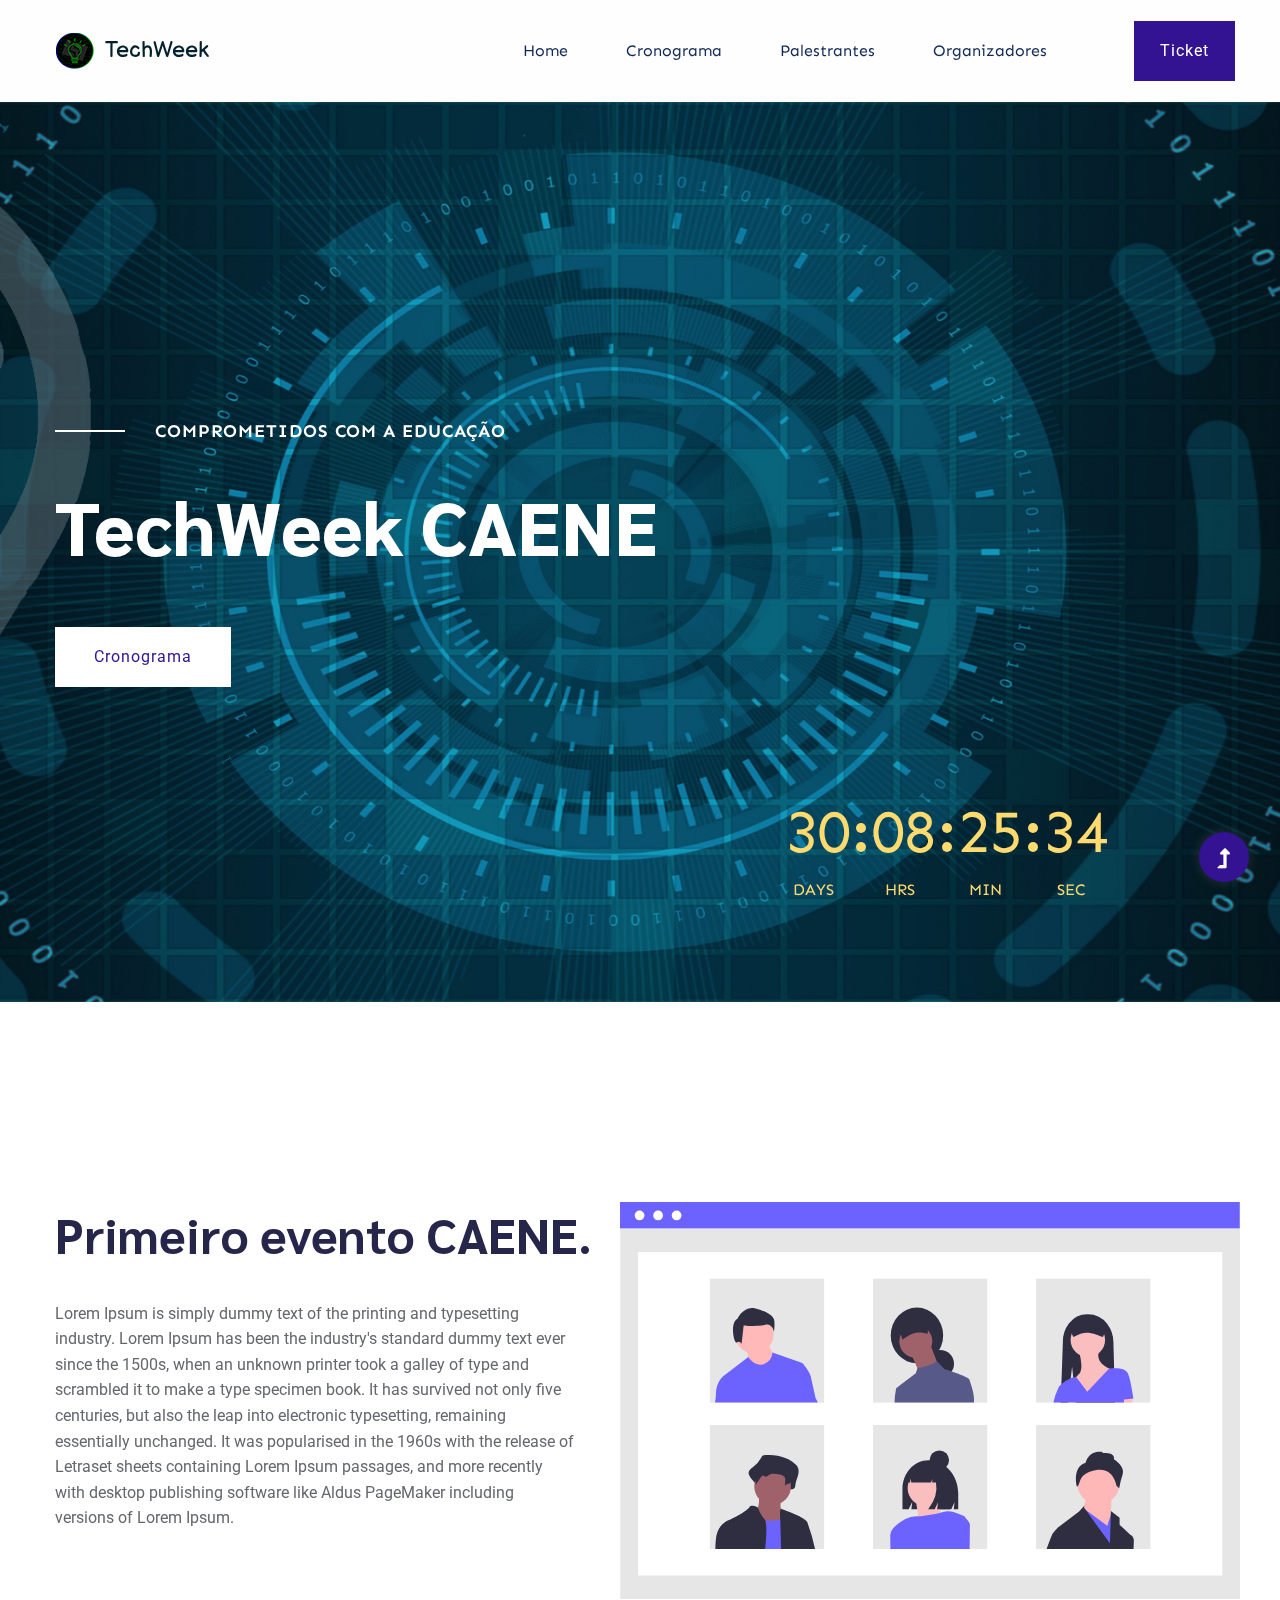
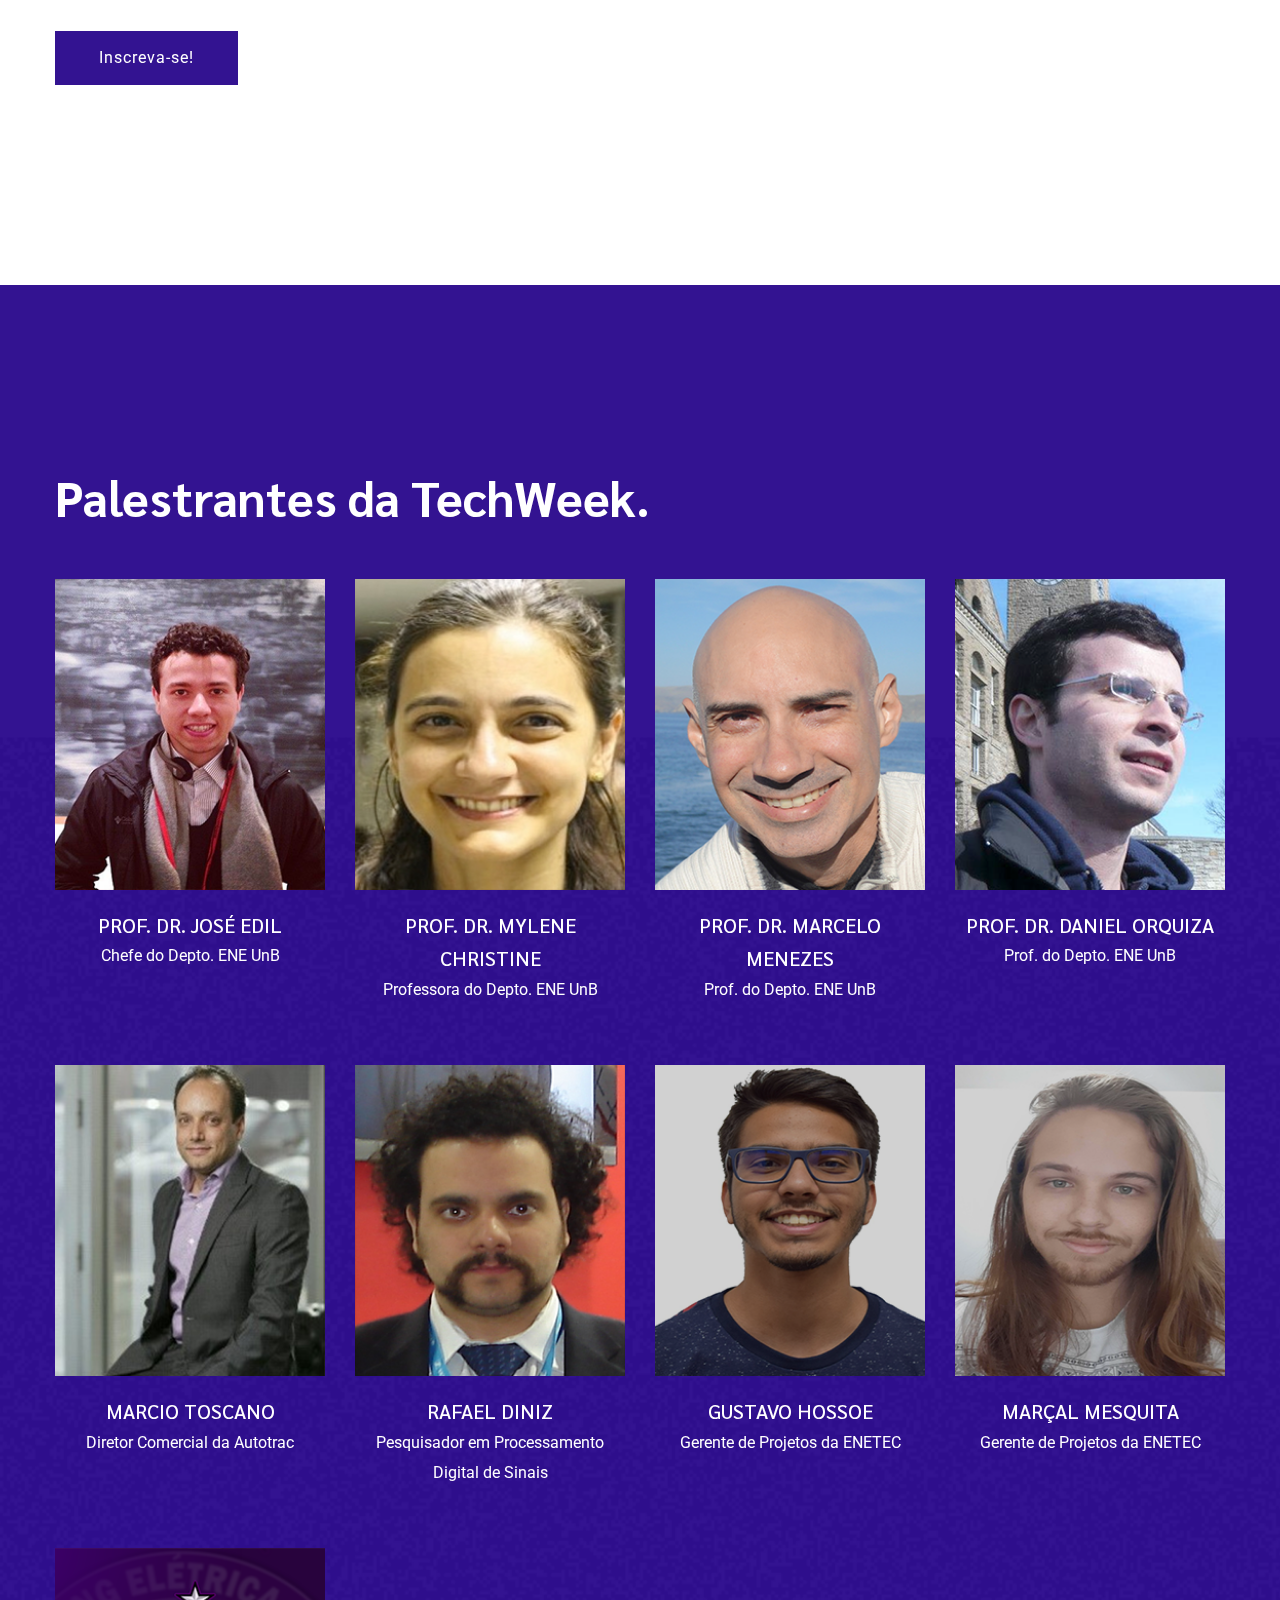
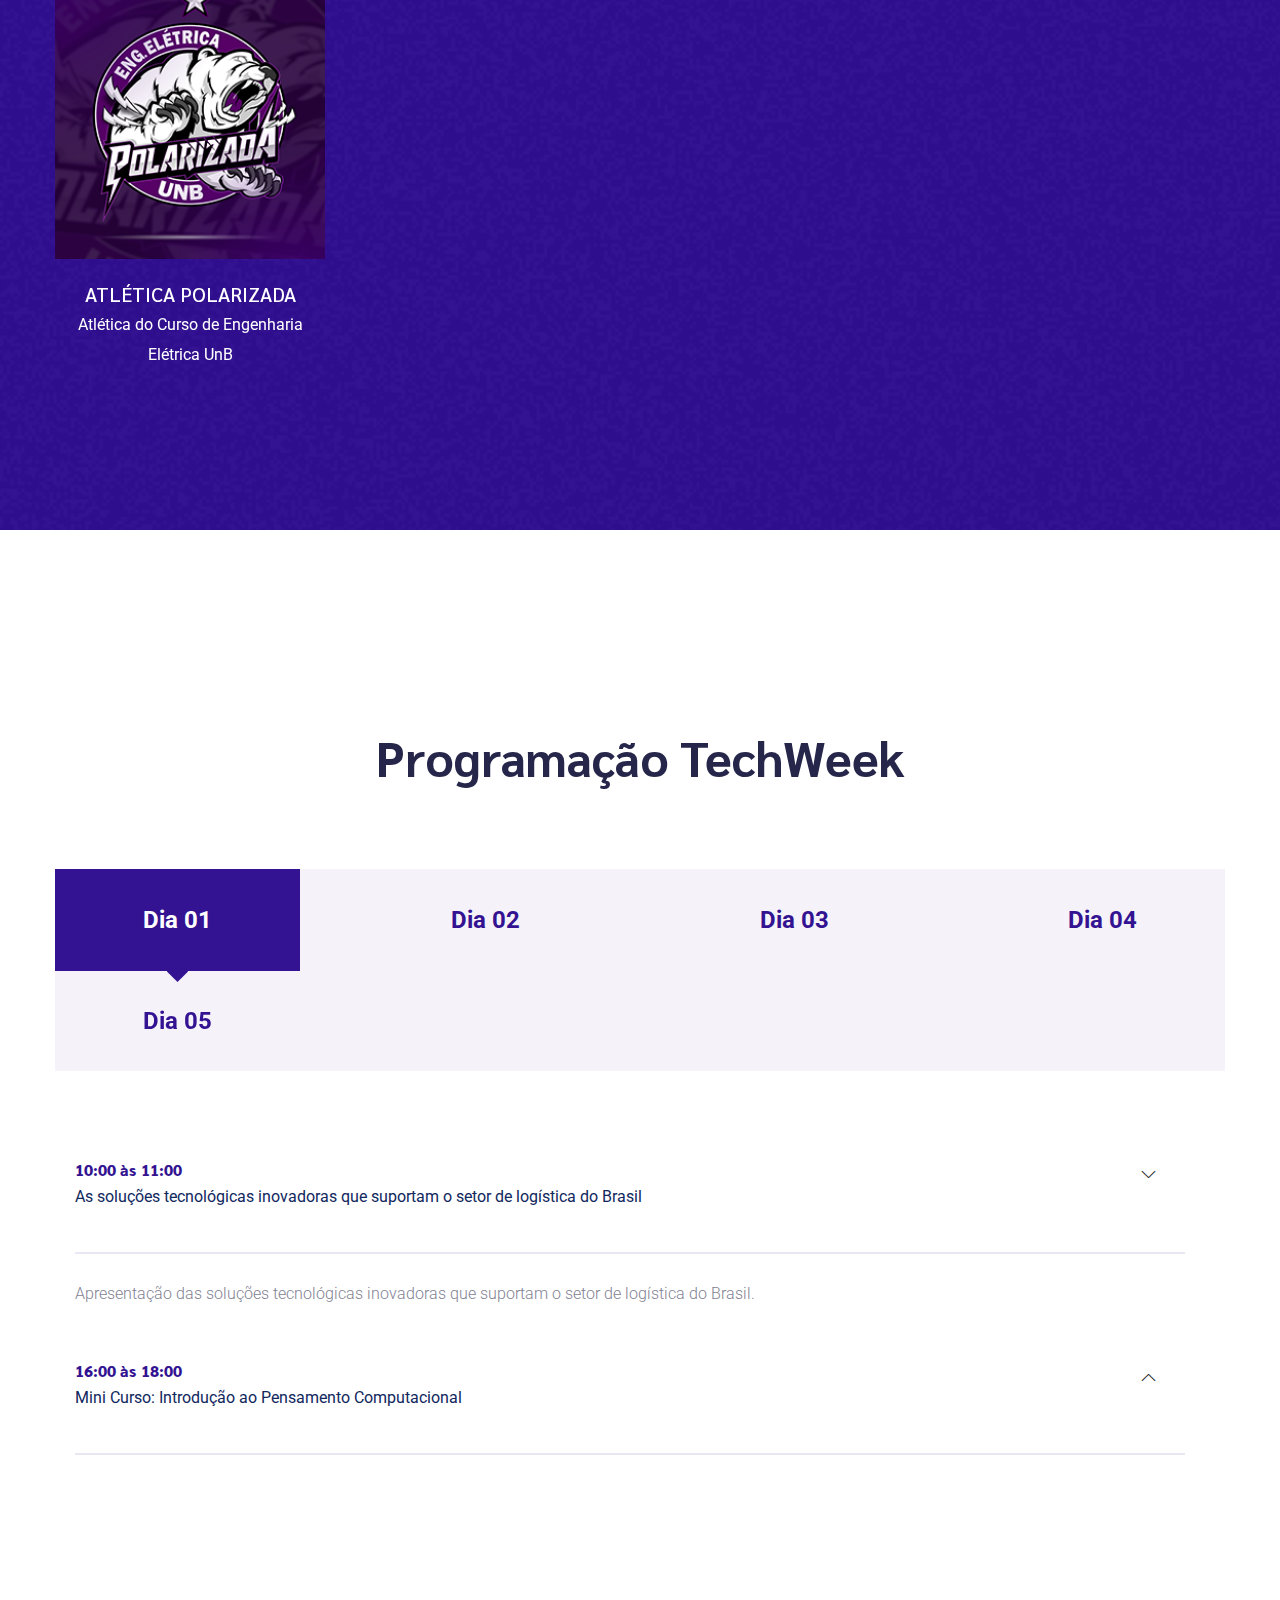
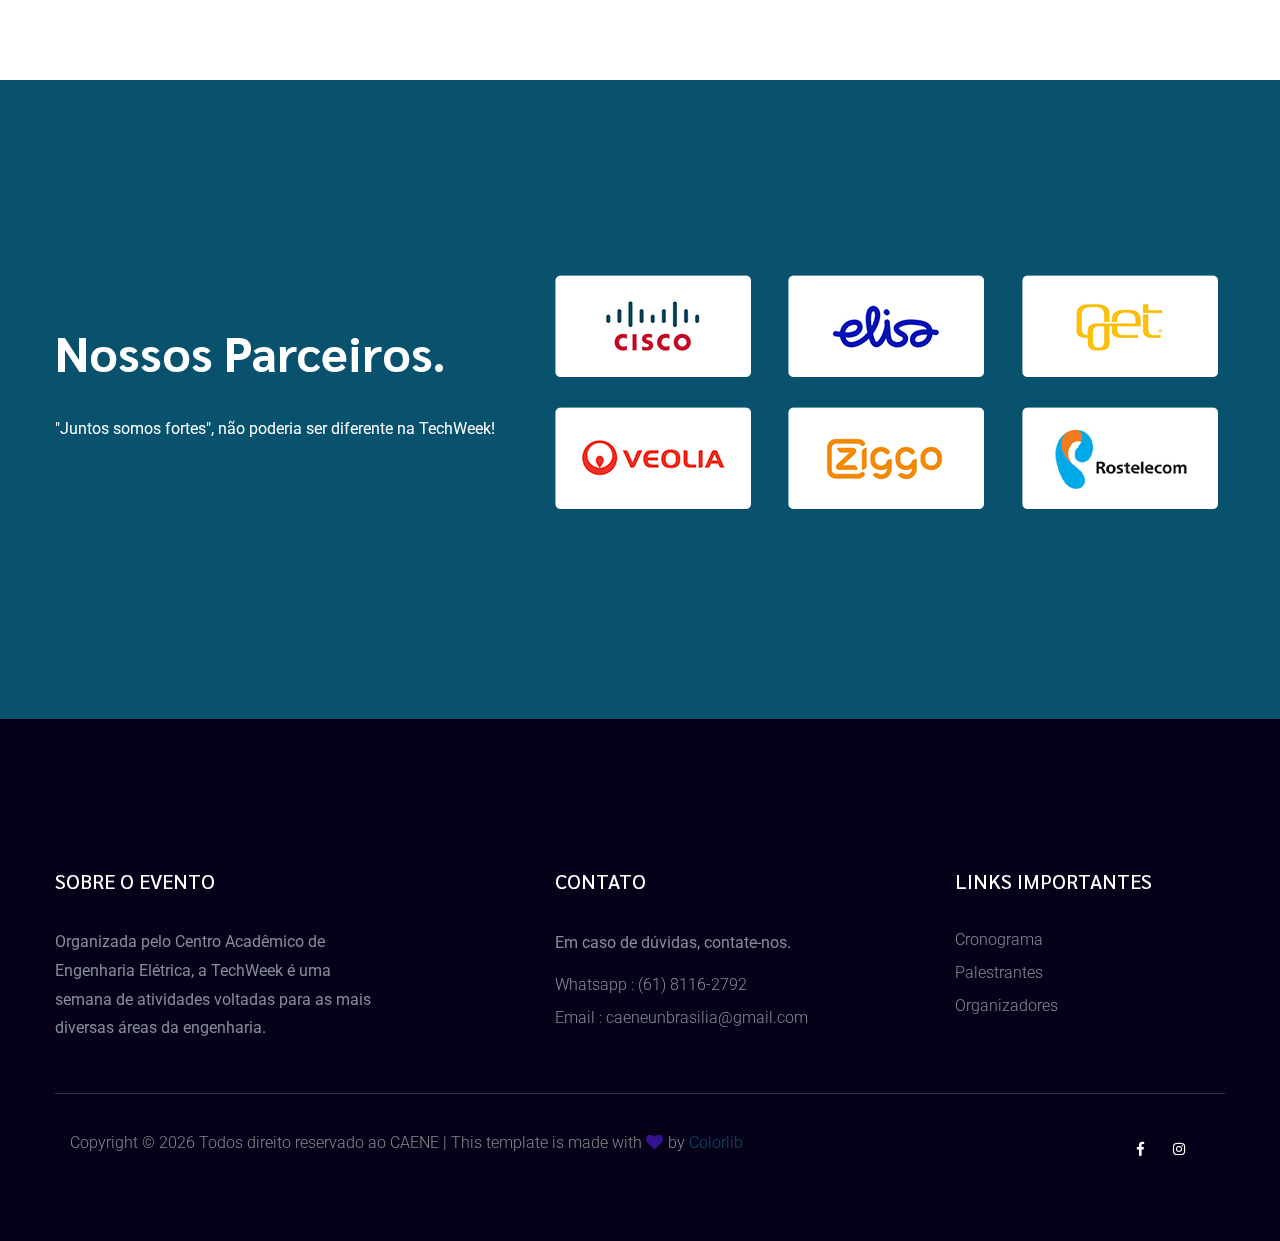
==== index.html @ 9b55a005 "Delete some files" ====
<!DOCTYPE html>
<html class="no-js" lang="pt">
  <head>
    <meta charset="utf-8" />
    <meta http-equiv="x-ua-compatible" content="ie=edge" />
    <title>TechWeek CAENE</title>
    <meta name="viewport" content="width=device-width, initial-scale=1" />
    <link
      rel="shortcut icon"
      type="image/x-icon"
      href="assets/img/favicon.ico"
    />

    <!-- CSS here -->
    <link rel="stylesheet" href="assets/css/bootstrap.min.css" />
    <link rel="stylesheet" href="assets/css/owl.carousel.min.css" />
    <link rel="stylesheet" href="assets/css/slicknav.css" />
    <link rel="stylesheet" href="assets/css/flaticon.css" />
    <link rel="stylesheet" href="assets/css/gijgo.css" />
    <link rel="stylesheet" href="assets/css/animate.min.css" />
    <link rel="stylesheet" href="assets/css/magnific-popup.css" />
    <link rel="stylesheet" href="assets/css/fontawesome-all.min.css" />
    <link rel="stylesheet" href="assets/css/themify-icons.css" />
    <link rel="stylesheet" href="assets/css/slick.css" />
    <link rel="stylesheet" href="assets/css/nice-select.css" />
    <link rel="stylesheet" href="assets/css/style.css" />
    <link
      href="https://fonts.googleapis.com/css2?family=Balsamiq+Sans&display=swap"
      rel="stylesheet"
    />
    <style>
      .logo a {
        display: flex;
        align-items: center;
        justify-content: space-evenly;
      }
      .logo a span {
        color: #03202e;
        font-size: 1.4rem;
        font-family: "Balsamiq Sans", cursive;
      }
    </style>
  </head>
  <body>
    <!-- ? Preloader Start -->
    <div id="preloader-active">
      <div class="preloader d-flex align-items-center justify-content-center">
        <div class="preloader-inner position-relative">
          <div class="preloader-circle"></div>
          <div class="preloader-img pere-text">
            <img src="assets/img/logo/loader.png" alt="" />
          </div>
        </div>
      </div>
    </div>
    <!-- Preloader Start -->
    <header>
      <!--? Header Start -->
      <div class="header-area">
        <div class="main-header header-sticky">
          <div class="container-fluid">
            <div class="row align-items-center">
              <!-- Logo -->
              <div class="col-xl-2 col-lg-2 col-md-1">
                <div class="logo">
                  <a href="index.html">
                    <img src="assets/img/logo/logo7.png" alt="" />
                    <span>TechWeek</span>
                  </a>
                </div>
              </div>
              <div class="col-xl-10 col-lg-10 col-md-10">
                <div
                  class="menu-main d-flex align-items-center justify-content-end"
                >
                  <!-- Main-menu -->
                  <div class="main-menu f-right d-none d-lg-block">
                    <nav>
                      <ul id="navigation">
                        <li><a href="index.html">Home</a></li>
                        <li><a href="schedule.html">Cronograma</a></li>
                        <li><a href="spakers.html">Palestrantes</a></li>
                        <li><a href="spakers.html">Organizadores</a></li>
                      </ul>
                    </nav>
                  </div>
                  <div class="header-right-btn f-right d-none d-lg-block ml-30">
                    <a href="#" class="btn header-btn">Ticket</a>
                  </div>
                </div>
              </div>
              <!-- Mobile Menu -->
              <div class="col-12">
                <div class="mobile_menu d-block d-lg-none"></div>
              </div>
            </div>
          </div>
        </div>
      </div>
      <!-- Header End -->
    </header>
    <main>
      <!--? slider Area Start-->
      <div class="slider-area position-relative">
        <div class="slider-active">
          <!-- Single Slider -->
          <div class="single-slider slider-height d-flex align-items-center">
            <div class="container">
              <div class="row">
                <div class="col-xl-8 col-lg-8 col-md-9 col-sm-10">
                  <div class="hero__caption">
                    <span data-animation="fadeInLeft" data-delay=".1s"
                      >Comprometidos com a educação</span
                    >
                    <h1 data-animation="fadeInLeft" data-delay=".5s">
                      TechWeek CAENE
                    </h1>
                    <!-- Hero-btn -->
                    <div class="slider-btns">
                      <a
                        data-animation="fadeInLeft"
                        data-delay="1.0s"
                        href="industries.html"
                        class="btn hero-btn"
                        >Cronograma</a
                      >
                    </div>
                  </div>
                </div>
              </div>
            </div>
          </div>
          <!-- Single Slider -->
          <div class="single-slider slider-height d-flex align-items-center">
            <div class="container">
              <div class="row">
                <div class="col-xl-8 col-lg-8 col-md-9 col-sm-10">
                  <div class="hero__caption">
                    <span data-animation="fadeInLeft" data-delay=".1s"
                      >Committed to success</span
                    >
                    <h1 data-animation="fadeInLeft" data-delay=".5s">
                      Digital Conference For Designers
                    </h1>
                    <!-- Hero-btn -->
                    <div class="slider-btns">
                      <a
                        data-animation="fadeInLeft"
                        data-delay="1.0s"
                        href="schedule.html"
                        class="btn hero-btn"
                        >Cronograma
                      </a>
                    </div>
                  </div>
                </div>
              </div>
            </div>
          </div>
        </div>
        <!-- Counter Section Begin -->
        <div class="counter-section d-none d-sm-block">
          <div class="cd-timer" id="countdown">
            <div class="cd-item">
              <span>32</span>
              <p>Days</p>
            </div>
            <div class="cd-item">
              <span>15</span>
              <p>Hrs</p>
            </div>
            <div class="cd-item">
              <span>07</span>
              <p>Min</p>
            </div>
            <div class="cd-item">
              <span>02</span>
              <p>Sec</p>
            </div>
          </div>
        </div>
        <!-- Counter Section End -->
      </div>
      <!-- slider Area End-->
      <!--? About Law Start-->
      <section class="about-low-area section-padding2">
        <div class="container">
          <div class="row">
            <div class="col-lg-6 col-md-12">
              <div class="about-caption mb-50">
                <!-- Section Tittle -->
                <div class="section-tittle mb-35">
                  <h2>Primeiro evento CAENE.</h2>
                </div>
                <p>
                  Lorem Ipsum is simply dummy text of the printing and
                  typesetting industry. Lorem Ipsum has been the industry's
                  standard dummy text ever since the 1500s, when an unknown
                  printer took a galley of type and scrambled it to make a type
                  specimen book. It has survived not only five centuries, but
                  also the leap into electronic typesetting, remaining
                  essentially unchanged. It was popularised in the 1960s with
                  the release of Letraset sheets containing Lorem Ipsum
                  passages, and more recently with desktop publishing software
                  like Aldus PageMaker including versions of Lorem Ipsum.
                </p>
              </div>
              <a href="#" class="btn mt-50">Inscreva-se!</a>
            </div>
            <div class="col-lg-6 col-md-12">
              <!-- about-img -->
              <div class="about-img">
                <div class="about-back-img d-none d-lg-block">
                  <img
                    src="assets/img/new-images/conference2.svg"
                    width="620vw"
                    alt=""
                  />
                </div>
              </div>
            </div>
          </div>
        </div>
      </section>
      <!-- About Law End-->
      <!--? Brand Area Start -->
      <section
        class="team-area pt-180 pb-100 section-bg"
        data-background="assets/img/gallery/section_bg02.png"
      >
        <div class="container">
          <div class="row">
            <div class="col-lg-12 col-md-12">
              <!-- Section Tittle -->
              <div class="section-tittle section-tittle2 mb-50">
                <h2>Palestrantes da TechWeek.</h2>
                <p></p>
              </div>
            </div>
            <div class="col-lg-3 col-md-4 col-sm-6">
              <div class="single-team mb-30">
                <div class="team-img">
                  <img src="assets/img/convidados/edil.png" alt="" />
                  <!-- Blog Social -->
                  <ul class="team-social">
                    <li>
                      <a href="#"><i class="fab fa-facebook-f"></i></a>
                    </li>
                    <li>
                      <a href="#"><i class="fab fa-twitter"></i></a>
                    </li>
                    <li>
                      <a href="#"><i class="fas fa-globe"></i></a>
                    </li>
                  </ul>
                </div>
                <div class="team-caption">
                  <h3><a href="#">Prof. Dr. José Edil</a></h3>
                  <p>Chefe do Depto. ENE UnB</p>
                </div>
              </div>
            </div>
            <div class="col-lg-3 col-md-4 col-sm-6">
              <div class="single-team mb-30">
                <div class="team-img">
                  <img src="assets/img/convidados/mylene.png" alt="" />
                  <!-- Blog Social -->
                  <ul class="team-social">
                    <li>
                      <a href="#"><i class="fab fa-facebook-f"></i></a>
                    </li>
                    <li>
                      <a href="#"><i class="fab fa-twitter"></i></a>
                    </li>
                    <li>
                      <a href="#"><i class="fas fa-globe"></i></a>
                    </li>
                  </ul>
                </div>
                <div class="team-caption">
                  <h3><a href="#">Prof. Dr. Mylene Christine</a></h3>
                  <p>Professora do Depto. ENE UnB</p>
                </div>
              </div>
            </div>
            <div class="col-lg-3 col-md-4 col-sm-6">
              <div class="single-team mb-30">
                <div class="team-img">
                  <img src="assets/img/convidados/marcelo.png" alt="" />
                  <!-- Blog Social -->
                  <ul class="team-social">
                    <li>
                      <a href="#"><i class="fab fa-facebook-f"></i></a>
                    </li>
                    <li>
                      <a href="#"><i class="fab fa-twitter"></i></a>
                    </li>
                    <li>
                      <a href="#"><i class="fas fa-globe"></i></a>
                    </li>
                  </ul>
                </div>
                <div class="team-caption">
                  <h3><a href="#">Prof. Dr. Marcelo Menezes</a></h3>
                  <p>Prof. do Depto. ENE UnB</p>
                </div>
              </div>
            </div>
            <div class="col-lg-3 col-md-4 col-sm-6">
              <div class="single-team mb-30">
                <div class="team-img">
                  <img src="assets/img/convidados/orquiza.png" alt="" />
                  <!-- Blog Social -->
                  <ul class="team-social">
                    <li>
                      <a href="#"><i class="fab fa-facebook-f"></i></a>
                    </li>
                    <li>
                      <a href="#"><i class="fab fa-twitter"></i></a>
                    </li>
                    <li>
                      <a href="#"><i class="fas fa-globe"></i></a>
                    </li>
                  </ul>
                </div>
                <div class="team-caption">
                  <h3><a href="#">Prof. Dr. Daniel Orquiza</a></h3>
                  <p>Prof. do Depto. ENE UnB</p>
                </div>
              </div>
            </div>
            <div class="col-lg-3 col-md-4 col-sm-6">
              <div class="single-team mb-30">
                <div class="team-img">
                  <img src="assets/img/convidados/toscano.png" alt="" />
                  <!-- Blog Social -->
                  <ul class="team-social">
                    <li>
                      <a href="#"><i class="fab fa-facebook-f"></i></a>
                    </li>
                    <li>
                      <a href="#"><i class="fab fa-twitter"></i></a>
                    </li>
                    <li>
                      <a href="#"><i class="fas fa-globe"></i></a>
                    </li>
                  </ul>
                </div>
                <div class="team-caption">
                  <h3><a href="#">Marcio Toscano</a></h3>
                  <p>Diretor Comercial da Autotrac</p>
                </div>
              </div>
            </div>
            <div class="col-lg-3 col-md-4 col-sm-6">
              <div class="single-team mb-30">
                <div class="team-img">
                  <img src="assets/img/convidados/rafael.png" alt="" />
                  <!-- Blog Social -->
                  <ul class="team-social">
                    <li>
                      <a href="#"><i class="fab fa-facebook-f"></i></a>
                    </li>
                    <li>
                      <a href="#"><i class="fab fa-twitter"></i></a>
                    </li>
                    <li>
                      <a href="#"><i class="fas fa-globe"></i></a>
                    </li>
                  </ul>
                </div>
                <div class="team-caption">
                  <h3><a href="#">Rafael Diniz</a></h3>
                  <p>Pesquisador em Processamento Digital de Sinais</p>
                </div>
              </div>
            </div>
            <div class="col-lg-3 col-md-4 col-sm-6">
              <div class="single-team mb-30">
                <div class="team-img">
                  <img src="assets/img/convidados/gustavo.png" alt="" />
                  <!-- Blog Social -->
                  <ul class="team-social">
                    <li>
                      <a href="#"><i class="fab fa-facebook-f"></i></a>
                    </li>
                    <li>
                      <a href="#"><i class="fab fa-twitter"></i></a>
                    </li>
                    <li>
                      <a href="#"><i class="fas fa-globe"></i></a>
                    </li>
                  </ul>
                </div>
                <div class="team-caption">
                  <h3><a href="#">Gustavo Hossoe</a></h3>
                  <p>Gerente de Projetos da ENETEC</p>
                </div>
              </div>
            </div>
            <div class="col-lg-3 col-md-4 col-sm-6">
              <div class="single-team mb-30">
                <div class="team-img">
                  <img src="assets/img/convidados/marcal.png" alt="" />
                  <!-- Blog Social -->
                  <ul class="team-social">
                    <li>
                      <a href="#"><i class="fab fa-facebook-f"></i></a>
                    </li>
                    <li>
                      <a href="#"><i class="fab fa-twitter"></i></a>
                    </li>
                    <li>
                      <a href="#"><i class="fas fa-globe"></i></a>
                    </li>
                  </ul>
                </div>
                <div class="team-caption">
                  <h3><a href="#">Marçal Mesquita</a></h3>
                  <p>Gerente de Projetos da ENETEC</p>
                </div>
              </div>
            </div>
            <div class="col-lg-3 col-md-4 col-sm-6">
              <div class="single-team mb-30">
                <div class="team-img">
                  <img src="assets/img/convidados/polarizada.png" alt="" />
                  <!-- Blog Social -->
                  <ul class="team-social">
                    <li>
                      <a href="#"><i class="fab fa-facebook-f"></i></a>
                    </li>
                    <li>
                      <a href="#"><i class="fab fa-twitter"></i></a>
                    </li>
                    <li>
                      <a href="#"><i class="fas fa-globe"></i></a>
                    </li>
                  </ul>
                </div>
                <div class="team-caption">
                  <h3><a href="#">Atlética Polarizada</a></h3>
                  <p>Atlética do Curso de Engenharia Elétrica UnB</p>
                </div>
              </div>
            </div>
          </div>
        </div>
      </section>
      <!-- Brand Area End -->
      <!--? accordion -->
      <section class="accordion fix section-padding30">
        <div class="container">
          <div class="row justify-content-center">
            <div class="col-xl-6 col-lg-6 col-md-6">
              <!-- Section Tittle -->
              <div class="section-tittle text-center mb-80">
                <h2>Programação TechWeek</h2>
              </div>
            </div>
          </div>
          <div class="row">
            <div class="col-lg-12">
              <div class="properties__button mb-40">
                <!--Nav Button  -->
                <nav>
                  <div class="nav nav-tabs" id="nav-tab" role="tablist">
                    <a
                      class="nav-item nav-link active"
                      id="nav-day1-tab"
                      data-toggle="tab"
                      href="#nav-day1"
                      role="tab"
                      aria-controls="nav-day1"
                      aria-selected="true"
                      >Dia 01
                    </a>
                    <a
                      class="nav-item nav-link"
                      id="nav-day2-tab"
                      data-toggle="tab"
                      href="#nav-day2"
                      role="tab"
                      aria-controls="nav-day2"
                      aria-selected="false"
                    >
                      Dia 02
                    </a>
                    <a
                      class="nav-item nav-link"
                      id="nav-day3-tab"
                      data-toggle="tab"
                      href="#nav-day3"
                      role="tab"
                      aria-controls="nav-day3"
                      aria-selected="false"
                    >
                      Dia 03
                    </a>
                    <a
                      class="nav-item nav-link"
                      id="nav-day4-tab"
                      data-toggle="tab"
                      href="#nav-day4"
                      role="tab"
                      aria-controls="nav-day4"
                      aria-selected="false"
                    >
                      Dia 04
                    </a>
                    <a
                      class="nav-item nav-link"
                      id="nav-day5-tab"
                      data-toggle="tab"
                      href="#nav-day5"
                      role="tab"
                      aria-controls="nav-day5"
                      aria-selected="false"
                    >
                      Dia 05
                    </a>
                  </div>
                </nav>
                <!--End Nav Button  -->
              </div>
            </div>
          </div>
        </div>

        <div class="container">
          <!-- Nav Card -->
          <div class="tab-content" id="nav-tabContent">
            <!-- day one -->
            <div
              class="tab-pane fade show active"
              id="nav-day1"
              role="tabpanel"
              aria-labelledby="nav-day1-tab"
            >
              <div class="row">
                <div class="col-lg-12">
                  <div class="accordion-wrapper">
                    <div class="accordion" id="accordionExample">
                      <!-- 1st event -->
                      <div class="card">
                        <div class="card-header" id="headingTwo">
                          <h2 class="mb-0">
                            <a
                              href="#"
                              class="btn-link collapsed"
                              data-toggle="collapse"
                              data-target="#collapseTwo"
                              aria-expanded="false"
                              aria-controls="collapseTwo"
                            >
                              <span>10:00 às 11:00</span>
                              <p>
                                As soluções tecnológicas inovadoras que suportam
                                o setor de logística do Brasil
                              </p>
                            </a>
                          </h2>
                        </div>
                        <div
                          id="collapseTwo"
                          class="collapse show"
                          aria-labelledby="headingTwo"
                          data-parent="#accordionExample"
                        >
                          <div class="card-body">
                            Apresentação das soluções tecnológicas inovadoras
                            que suportam o setor de logística do Brasil.
                          </div>
                        </div>
                      </div>

                      <!-- 2nd event -->
                      <div class="card">
                        <div class="card-header" id="headingOne">
                          <h2 class="mb-0">
                            <a
                              href="#"
                              class="btn-link"
                              data-toggle="collapse"
                              data-target="#collapseOne"
                              aria-expanded="true"
                              aria-controls="collapseOne"
                            >
                              <span>16:00 às 18:00</span>
                              <p>
                                Mini Curso: Introdução ao Pensamento
                                Computacional
                              </p>
                            </a>
                          </h2>
                        </div>
                        <div
                          id="collapseOne"
                          class="collapse"
                          aria-labelledby="headingOne"
                          data-parent="#accordionExample"
                        >
                          <div class="card-body">
                            Pensamento computacional é uma abordagem para
                            resolução de problemas usando ideias e conceitos da
                            ciência da computação. As soluções são expressas de
                            forma sistemática e precisa a ponto de poderem ser
                            posteriormente implementadas com um computador, mas,
                            em princípio, não estamos preocupados com a
                            programação de computadores. Na primeira sessão
                            trataremos dos princípios que regem o pensar
                            computacional: decomposição, reconhecimento de
                            padrões, abstração e algoritmos.
                          </div>
                        </div>
                      </div>
                    </div>
                  </div>
                </div>
              </div>
            </div>

            <!-- day two -->
            <div
              class="tab-pane fade"
              id="nav-day2"
              role="tabpanel"
              aria-labelledby="nav-day2-tab"
            >
              <div class="row">
                <div class="col-lg-12">
                  <div class="accordion-wrapper">
                    <div class="accordion" id="accordionExample">
                      <!-- 1st event -->
                      <div class="card">
                        <div class="card-header" id="headingTwo">
                          <h2 class="mb-0">
                            <a
                              href="#"
                              class="btn-link collapsed"
                              data-toggle="collapse"
                              data-target="#collapseTwo2"
                              aria-expanded="false"
                              aria-controls="collapseTwo2"
                            >
                              <span>16:00 às 18:00</span>
                              <p>
                                Mini Curso: Introdução ao Pensamento
                                Computacional
                              </p>
                            </a>
                          </h2>
                        </div>
                        <div
                          id="collapseTwo2"
                          class="collapse show"
                          aria-labelledby="headingTwo"
                          data-parent="#accordionExample"
                        >
                          <div class="card-body">
                            Pensamento computacional é uma abordagem para
                            resolução de problemas usando ideias e conceitos da
                            ciência da computação. Essa segunda sessão será
                            dedicada a apresentar a noção de algoritmo e mostrar
                            como podemos comparar diferentes algoritmos em
                            termos de eficiência.
                          </div>
                        </div>
                      </div>
                    </div>
                  </div>
                </div>
              </div>
            </div>

            <!-- day three -->
            <div
              class="tab-pane fade"
              id="nav-day3"
              role="tabpanel"
              aria-labelledby="nav-day3-tab"
            >
              <div class="row">
                <div class="col-lg-12">
                  <div class="accordion-wrapper">
                    <div class="accordion" id="accordionExample">
                      <!-- 1st event -->
                      <div class="card">
                        <div class="card-header" id="headingTwo">
                          <h2 class="mb-0">
                            <a
                              href="#"
                              class="btn-link collapsed"
                              data-toggle="collapse"
                              data-target="#collapseTwo01"
                              aria-expanded="false"
                              aria-controls="collapseTwo01"
                            >
                              <span>14:00 às 15:00</span>
                              <p>Fotônica não linear</p>
                            </a>
                          </h2>
                        </div>
                        <div
                          id="collapseTwo01"
                          class="collapse show"
                          aria-labelledby="headingTwo"
                          data-parent="#accordionExample"
                        >
                          <div class="card-body">
                            A Fotônica não-linear, embora ainda seja uma área em
                            pleno desenvolvimento, vem recebendo enorme atenção
                            devido ao seu potencial tanto para a geração de
                            novas tecnologias, quanto para o entendimento de
                            aspectos fundamentais da interação da luz com a
                            matéria no regime de altas intensidades. Esta área
                            tem sido impulsionada pelo desenvolvimento de lasers
                            com pulso de ultracurtos, os quais apresentam altas
                            intensidades de pico e larga banda espectral. O
                            impacto tecnológico da fotônica se faz presente
                            desde dispositivos para comunicações ópticas até
                            aplicações em medicina, tendo ainda relevante
                            repercussão econômica em nível mundial.
                          </div>
                        </div>
                      </div>

                      <!-- 2nd event -->
                      <div class="card">
                        <div class="card-header" id="headingOne">
                          <h2 class="mb-0">
                            <a
                              href="#"
                              class="btn-link"
                              data-toggle="collapse"
                              data-target="#collapseOne02"
                              aria-expanded="true"
                              aria-controls="collapseOne02"
                            >
                              <span>16:00 às 17:00</span>
                              <p>
                                Transmissão sem fio de energia e informação: em
                                busca das redes sem fio auto-sustentáveis
                              </p>
                            </a>
                          </h2>
                        </div>
                        <div
                          id="collapseOne02"
                          class="collapse"
                          aria-labelledby="headingOne"
                          data-parent="#accordionExample"
                        >
                          <div class="card-body">
                            Nesta palestra vamos apresentar o estado-da-arte e
                            os desenvolvimentos tecnológicos mais recentes para
                            o projeto de redes sem fio habilitadas com
                            tecnologias que exploram a transferência sem fio de
                            energia e informação (simultaneamente ou não), como
                            forma de alcançar a sustentabilidade energética das
                            redes e a eliminação do uso de baterias tradicionais
                            nos dispositivos conectados, especialmente no
                            contexto da Internet das Coisas (IoT).
                          </div>
                        </div>
                      </div>

                      <!-- 3rd event -->
                      <div class="card">
                        <div class="card-header" id="headingThree">
                          <h2 class="mb-0">
                            <a
                              href="#"
                              class="btn-link collapsed"
                              data-toggle="collapse"
                              data-target="#collapseThree03"
                              aria-expanded="false"
                              aria-controls="collapseThree03"
                            >
                              <span>8:30 AM - 9:30 AM</span>
                              <p>
                                Mini Curso: Introdução ao Pensamento
                                Computacional
                              </p>
                            </a>
                          </h2>
                        </div>
                        <div
                          id="collapseThree03"
                          class="collapse"
                          aria-labelledby="headingThree"
                          data-parent="#accordionExample"
                        >
                          <div class="card-body">
                            Essa última sessão será dedicada a uma apresentação
                            sobre a moderna noção do que seja um computador,
                            passando pelos desenvolvimentos matemáticos do
                            cálculo lambda e da máquina de Turing até a
                            arquitetura de von Neumann.
                          </div>
                        </div>
                      </div>
                    </div>
                  </div>
                </div>
              </div>
            </div>

            <!-- day four -->
            <div
              class="tab-pane fade"
              id="nav-day4"
              role="tabpanel"
              aria-labelledby="nav-day4-tab"
            >
              <div class="row">
                <div class="col-lg-12">
                  <div class="accordion-wrapper">
                    <div class="accordion" id="accordionExample">
                      <!-- 1st event -->
                      <div class="card">
                        <div class="card-header" id="headingTwo">
                          <h2 class="mb-0">
                            <a
                              href="#"
                              class="btn-link collapsed"
                              data-toggle="collapse"
                              data-target="#collapseTwo10"
                              aria-expanded="false"
                              aria-controls="collapseTwo10"
                            >
                              <span>14:00 às 15:00</span>
                              <p>Atlética Polarizada</p>
                            </a>
                          </h2>
                        </div>
                        <div
                          id="collapseTwo10"
                          class="collapse show"
                          aria-labelledby="headingTwo"
                          data-parent="#accordionExample"
                        >
                          <div class="card-body">
                            A atlética do curso de engenharia elétrica é...
                          </div>
                        </div>
                      </div>

                      <!-- 2nd event -->
                      <div class="card">
                        <div class="card-header" id="headingOne">
                          <h2 class="mb-0">
                            <a
                              href="#"
                              class="btn-link"
                              data-toggle="collapse"
                              data-target="#collapseOne20"
                              aria-expanded="true"
                              aria-controls="collapseOne20"
                            >
                              <span>15:00 às 16:00</span>
                              <p>Carreiras na ANEEL</p>
                            </a>
                          </h2>
                        </div>
                        <div
                          id="collapseOne20"
                          class="collapse"
                          aria-labelledby="headingOne"
                          data-parent="#accordionExample"
                        >
                          <div class="card-body">
                            Lorem Ipsum is simply dummy text of the printing and
                            typesetting industry. Lorem Ipsum has been the
                            industry's standard dummy text ever since the 1500s,
                            when an unknown printer took a galley of type and
                            scrambled it to make a type specimen book.
                          </div>
                        </div>
                      </div>

                      <!-- 3rd event -->
                      <div class="card">
                        <div class="card-header" id="headingThree">
                          <h2 class="mb-0">
                            <a
                              href="#"
                              class="btn-link collapsed"
                              data-toggle="collapse"
                              data-target="#collapseThree30"
                              aria-expanded="false"
                              aria-controls="collapseThree30"
                            >
                              <span>16:00 às 17:00</span>
                              <p>Roda de Conversa</p>
                            </a>
                          </h2>
                        </div>
                        <div
                          id="collapseThree30"
                          class="collapse"
                          aria-labelledby="headingThree"
                          data-parent="#accordionExample"
                        >
                          <div class="card-body">
                            Lorem Ipsum is simply dummy text of the printing and
                            typesetting industry. Lorem Ipsum has been the
                            industry's standard dummy text ever since the 1500s,
                            when an unknown printer took a galley of type and
                            scrambled it to make a type specimen book.
                          </div>
                        </div>
                      </div>
                    </div>
                  </div>
                </div>
              </div>
            </div>

            <!-- day five -->
            <div
              class="tab-pane fade"
              id="nav-day5"
              role="tabpanel"
              aria-labelledby="nav-day5-tab"
            >
              <div class="row">
                <div class="col-lg-12">
                  <div class="accordion-wrapper">
                    <div class="accordion" id="accordionExample">
                      <!-- 1st event -->
                      <div class="card">
                        <div class="card-header" id="headingTwo">
                          <h2 class="mb-0">
                            <a
                              href="#"
                              class="btn-link collapsed"
                              data-toggle="collapse"
                              data-target="#collapseTwo10"
                              aria-expanded="false"
                              aria-controls="collapseTwo10"
                            >
                              <span>14:00 às 15:00</span>
                              <p>Energia solar na prática</p>
                            </a>
                          </h2>
                        </div>
                        <div
                          id="collapseTwo10"
                          class="collapse show"
                          aria-labelledby="headingTwo"
                          data-parent="#accordionExample"
                        >
                          <div class="card-body">
                            Dois membros da ENETEC, empresa júnior de Engenharia
                            Elétrica da UnB, vão apresentar como é a Experiencia
                            da ENETEC dentro do mundo da fotovoltaica e mostrar
                            projetos reais realizados.
                          </div>
                        </div>
                      </div>

                      <!-- 2nd event -->
                      <div class="card">
                        <div class="card-header" id="headingOne">
                          <h2 class="mb-0">
                            <a
                              href="#"
                              class="btn-link"
                              data-toggle="collapse"
                              data-target="#collapseOne20"
                              aria-expanded="true"
                              aria-controls="collapseOne20"
                            >
                              <span>14:00 às 17:00</span>
                              <p>Mini-curso: Point Clouds para Vídeos 3D</p>
                            </a>
                          </h2>
                        </div>
                        <div
                          id="collapseOne20"
                          class="collapse"
                          aria-labelledby="headingOne"
                          data-parent="#accordionExample"
                        >
                          <div class="card-body">
                            Apresentação do estado da arte com relação a
                            codificação de Points Clouds, avaliação de qualidade
                            de Point Clouds e uma introdução sobre vídeo 3D.
                          </div>
                        </div>
                      </div>
                    </div>
                  </div>
                </div>
              </div>
            </div>
          </div>
          <!-- End Nav Card -->
        </div>
      </section>
      <!-- accordion End -->

      <!--? Brand Area Start-->
      <section
        class="work-company section-padding30"
        style="background: #08526d"
      >
        <div class="container">
          <div class="row align-items-center">
            <div class="col-lg-5 col-md-8">
              <!-- Section Tittle -->
              <div class="section-tittle section-tittle2 mb-50">
                <h2>Nossos Parceiros.</h2>
                <p>
                  "Juntos somos fortes", não poderia ser diferente na TechWeek!
                </p>
              </div>
            </div>
            <!-- Sponsors -->
            <div class="col-lg-7">
              <div class="logo-area">
                <div class="row">
                  <div class="col-lg-4 col-md-4 col-sm-6">
                    <div class="single-logo mb-30">
                      <img src="assets/img/gallery/cisco_brand.png" alt="" />
                    </div>
                  </div>
                  <div class="col-lg-4 col-md-4 col-sm-6">
                    <div class="single-logo mb-30">
                      <img src="assets/img/gallery/cisco_brand2.png" alt="" />
                    </div>
                  </div>
                  <div class="col-lg-4 col-md-4 col-sm-6">
                    <div class="single-logo mb-30">
                      <img src="assets/img/gallery/cisco_brand3.png" alt="" />
                    </div>
                  </div>
                  <div class="col-lg-4 col-md-4 col-sm-6">
                    <div class="single-logo mb-30">
                      <img src="assets/img/gallery/cisco_brand4.png" alt="" />
                    </div>
                  </div>
                  <div class="col-lg-4 col-md-4 col-sm-6">
                    <div class="single-logo mb-30">
                      <img src="assets/img/gallery/cisco_brand5.png" alt="" />
                    </div>
                  </div>
                  <div class="col-lg-4 col-md-4 col-sm-6">
                    <div class="single-logo mb-30">
                      <img src="assets/img/gallery/cisco_brand6.png" alt="" />
                    </div>
                  </div>
                </div>
              </div>
            </div>
            <!-- Sponsors END -->
          </div>
        </div>
      </section>
      <!-- Brand Area End-->
    </main>

    <footer>
      <!-- Footer Start-->
      <div class="footer-area footer-padding">
        <div class="container">
          <div class="row d-flex justify-content-between">
            <div class="col-xl-4 col-lg-3 col-md-4 col-sm-6">
              <div class="single-footer-caption mb-50">
                <div class="single-footer-caption mb-30">
                  <div class="footer-tittle">
                    <h4>Sobre o Evento</h4>
                    <div class="footer-pera">
                      <p>
                        Organizada pelo Centro Acadêmico de Engenharia Elétrica,
                        a TechWeek é uma semana de atividades voltadas para as
                        mais diversas áreas da engenharia.
                      </p>
                    </div>
                  </div>
                </div>
              </div>
            </div>
            <div class="col-xl-3 col-lg-3 col-md-4 col-sm-5">
              <div class="single-footer-caption mb-50">
                <div class="footer-tittle">
                  <h4>Contato</h4>
                  <ul>
                    <li>
                      <p>Em caso de dúvidas, contate-nos.</p>
                    </li>
                    <li><a href="#">Whatsapp : (61) 8116-2792</a></li>
                    <li><a href="#">Email : caeneunbrasilia@gmail.com</a></li>
                  </ul>
                </div>
              </div>
            </div>
            <div class="col-xl-3 col-lg-3 col-md-4 col-sm-5">
              <div class="single-footer-caption mb-50">
                <div class="footer-tittle">
                  <h4>Links Importantes</h4>
                  <ul>
                    <li><a href="#">Cronograma</a></li>
                    <li><a href="#">Palestrantes</a></li>
                    <li><a href="#">Organizadores</a></li>
                  </ul>
                </div>
              </div>
            </div>
          </div>
          <!-- footer-bottom area -->
          <div class="footer-bottom-area footer-bg">
            <div class="container">
              <div class="footer-border">
                <div
                  class="row d-flex justify-content-between align-items-center"
                >
                  <div class="col-xl-10 col-lg-8">
                    <div class="footer-copy-right">
                      <p>
                        <!-- Link back to Colorlib can't be removed. Template is licensed under CC BY 3.0. -->
                        Copyright &copy;
                        <script>
                          document.write(new Date().getFullYear());
                        </script>
                        Todos direito reservado ao CAENE | This template is made
                        with
                        <i class="fa fa-heart" aria-hidden="true"></i> by
                        <a
                          href="https://colorlib.com"
                          target="_blank"
                          style="color: #08526d"
                          >Colorlib</a
                        >
                        <!-- Link back to Colorlib can't be removed. Template is licensed under CC BY 3.0. -->
                      </p>
                    </div>
                  </div>
                  <div class="col-xl-2 col-lg-4">
                    <div class="footer-social f-right">
                      <a href="https://www.facebook.com/unb.caene/"
                        ><i class="fab fa-facebook-f"></i
                      ></a>
                      <a href="https://www.instagram.com/caeneunb/"
                        ><i class="fab fa-instagram"></i
                      ></a>
                      <a href="#"><i class=""></i></a>
                    </div>
                  </div>
                </div>
              </div>
            </div>
          </div>
          <!-- Footer End-->
        </div>
      </div>
    </footer>
    <!-- Scroll Up -->
    <div id="back-top">
      <a title="Go to Top" href="#"> <i class="fas fa-level-up-alt"></i></a>
    </div>

    <!-- JS here -->

    <script src="./assets/js/vendor/modernizr-3.5.0.min.js"></script>
    <!-- Jquery, Popper, Bootstrap -->
    <script src="./assets/js/vendor/jquery-1.12.4.min.js"></script>
    <script src="./assets/js/popper.min.js"></script>
    <script src="./assets/js/bootstrap.min.js"></script>
    <!-- Jquery Mobile Menu -->
    <script src="./assets/js/jquery.slicknav.min.js"></script>

    <!-- Jquery Slick , Owl-Carousel Plugins -->
    <script src="./assets/js/owl.carousel.min.js"></script>
    <script src="./assets/js/slick.min.js"></script>
    <!-- One Page, Animated-HeadLin -->
    <script src="./assets/js/wow.min.js"></script>
    <script src="./assets/js/animated.headline.js"></script>
    <script src="./assets/js/jquery.magnific-popup.js"></script>

    <!-- Date Picker -->
    <script src="./assets/js/gijgo.min.js"></script>
    <!-- Nice-select, sticky -->
    <script src="./assets/js/jquery.nice-select.min.js"></script>
    <script src="./assets/js/jquery.sticky.js"></script>

    <!-- counter , waypoint -->
    <script src="./assets/js/jquery.counterup.min.js"></script>
    <script src="./assets/js/waypoints.min.js"></script>
    <script src="./assets/js/jquery.countdown.min.js"></script>
    <!-- contact js -->
    <script src="./assets/js/contact.js"></script>
    <script src="./assets/js/jquery.form.js"></script>
    <script src="./assets/js/jquery.validate.min.js"></script>
    <script src="./assets/js/mail-script.js"></script>
    <script src="./assets/js/jquery.ajaxchimp.min.js"></script>

    <!-- Jquery Plugins, main Jquery -->
    <script src="./assets/js/plugins.js"></script>
    <script src="./assets/js/main.js"></script>
  </body>
</html>
---- assets/css/flaticon.css ----
/*
  	Flaticon icon font: Flaticon
  	Creation date: 05/05/2020 06:05
  	*/

@font-face {
  font-family: "Flaticon";
  src: url("../fonts/Flaticon.eot");
  src: url("../fonts/Flaticon.eot?#iefix") format("embedded-opentype"),
       url("../fonts/Flaticon.woff2") format("woff2"),
       url("../fonts/Flaticon.woff") format("woff"),
       url("../fonts/Flaticon.ttf") format("truetype"),
       url("../fonts/Flaticon.svg#Flaticon") format("svg");
  font-weight: normal;
  font-style: normal;
}

@media screen and (-webkit-min-device-pixel-ratio:0) {
  @font-face {
    font-family: "Flaticon";
    src: url("../fonts/Flaticon.svg#Flaticon") format("svg");
  }
}

[class^="flaticon-"]:before, [class*=" flaticon-"]:before,
[class^="flaticon-"]:after, [class*=" flaticon-"]:after {   
  font-family: Flaticon;
font-style: normal;
}

.flaticon-computing:before { content: "\f100"; }
.flaticon-education:before { content: "\f101"; }
.flaticon-business:before { content: "\f102"; }
.flaticon-communications-1:before { content: "\f103"; }
.flaticon-graduated:before { content: "\f104"; }
.flaticon-tools-and-utensils:before { content: "\f105"; }
.flaticon-communications:before { content: "\f106"; }
.flaticon-web-design:before { content: "\f107"; }
---- assets/css/gijgo.css ----
.gj-button {
    background-color: #f5f5f5;
    border: 1px solid #ddd;
    color: #000;
    border-radius: 3px;
    padding: 6px 10px;
    cursor: pointer;
}

.gj-unselectable {
    -webkit-touch-callout: none;
    -webkit-user-select: none;
    -khtml-user-select: none;
    -moz-user-select: none;
    -ms-user-select: none;
    user-select: none;
}

.gj-row {
    display: -webkit-box;
    display: -ms-flexbox;
    display: flex;
    -ms-flex-wrap: wrap;
    flex-wrap: wrap;
}

.gj-margin-left-5 {
    margin-left: 5px;
}

.gj-margin-left-10 {
    margin-left: 10px;
}

.gj-width-full {
    width: 100%;
}

.gj-cursor-pointer {
    cursor: pointer;
}

.gj-text-align-center {
    text-align: center;
}

.gj-font-size-16 {
    font-size: 16px;
}

.gj-hidden {
    display: none;
}

/** Material Design */
.gj-button-md {
    background: 0 0;
    border: none;
    border-radius: 2px;
    color: rgba(0, 0, 0, 0.87);
    position: relative;
    height: 36px;
    margin: 0;
    min-width: 64px;
    padding: 0 16px;
    display: inline-block;
    font-family: "Roboto","Helvetica","Arial",sans-serif;
    font-size: 1rem;
    font-weight: 500;
    text-transform: uppercase;
    letter-spacing: 0;
    overflow: hidden;
    will-change: box-shadow;
    transition: box-shadow .2s cubic-bezier(.4,0,1,1),background-color .2s cubic-bezier(.4,0,.2,1),color .2s cubic-bezier(.4,0,.2,1);
    outline: none;
    cursor: pointer;
    text-decoration: none;
    text-align: center;
    line-height: 36px;
    vertical-align: middle;
    overflow: hidden;
    -webkit-user-select: none;
    -moz-user-select: none;
    -ms-user-select: none;
    user-select: none;
}

.gj-button-md:hover {
    background-color: rgba(158,158,158,.2);
}

.gj-button-md:disabled {
    color: rgba(0,0,0,.26);
    background: 0 0;
}

.gj-button-md .material-icons,
.gj-button-md .gj-icon {
    vertical-align: middle;
    /*font-size: 1.3rem;
    margin-right: 4px;*/
}

.gj-button-md.gj-button-md-icon {
    width: 24px;
    height: 31px;
    min-width: 24px;
    padding: 0px;
    display: table;
}

.gj-button-md.gj-button-md-icon .material-icons,
.gj-button-md.gj-button-md-icon .gj-icon {
    display: table-cell;
    margin-right: 0px;
    width: 24px;
    height: 24px;
}

.gj-button-md.active {
    background-color: rgba(158,158,158,.4);
}

.gj-button-md-group {
    position: relative;
    display: inline-block;
    vertical-align: middle;
}
.gj-textbox-md {
	/* border: none; */
	/* border-bottom: 1px solid rgba(0,0,0,.42); */
	display: block;
	font-family: "Helvetica","Arial",sans-serif;
	font-size: 16px;
	line-height: 16px;
	/* padding: 4px 0px; */
	margin: 0;
	/* width: 100%; */
	background: 0 0;
	/* text-align: ; */
	color: rgba(0,0,0,.87);
	padding-left: 44px;
	border: 1px solid #dca73a;
	/* padding: 15px 15px; */
	/* text-align: center; */
	width: 177px;
	height: 55px;
	border-radius: 5px;
}
.gj-textbox-md:focus,
.gj-textbox-md:active {
    /* border-bottom: 2px solid rgba(0,0,0,.42); */
    outline: none;
}

.gj-textbox-md::placeholder {
    color: #8e8e8e;
}

.gj-textbox-md:-ms-input-placeholder {
    color: #8e8e8e;
}

.gj-textbox-md::-ms-input-placeholder {
    color: #8e8e8e;
}

.gj-md-spacer-24 {
    min-width: 24px;
    width: 24px;
    display: inline-block;
}

.gj-md-spacer-32 {
    min-width: 32px;
    width: 32px;
    display: inline-block;
}

.gj-modal {
    position: fixed;
    top: 0;
    right: 0;
    bottom: 0;
    left: 0;
    z-index: 1203;
    display: none;
    overflow: hidden;
    -webkit-overflow-scrolling: touch;
    outline: 0;
    background-color: rgba(0, 0, 0, 0.54118);
    transition: 200ms ease opacity;
    will-change: opacity;
}

/* List */
ul.gj-list li [data-role="wrapper"] {
    display: table;
    width: 100%;
}

ul.gj-list li [data-role="checkbox"] {
    display: table-cell;
    vertical-align:middle;
    text-align:center;
}

ul.gj-list li [data-role="image"] {
    display: table-cell;
    vertical-align:middle;
    text-align:center;
}

ul.gj-list li [data-role="display"] {
    display: table-cell;
    vertical-align:middle;
    cursor: pointer;
}

ul.gj-list li [data-role="display"]:empty:before {
  content: "\200b"; /* unicode zero width space character */
}

/* List - Bootstrap */
ul.gj-list-bootstrap {
    padding-left: 0px;
    margin-bottom: 0px;
}

ul.gj-list-bootstrap li {
    padding: 0px;
}

ul.gj-list-bootstrap li [data-role="wrapper"] {
    padding: 0px 10px;
}

ul.gj-list-bootstrap li [data-role="checkbox"] {
    width: 24px;
    padding: 3px;
}

ul.gj-list-bootstrap li [data-role="image"] {
    width: 24px;
    height: 24px;
}

ul.gj-list-bootstrap li [data-role="display"] {
    padding: 8px 0px 8px 4px;
}

.list-group-item.active ul li, .list-group-item.active:focus ul li, .list-group-item.active:hover ul li {
    text-shadow: none;
    color:initial;
}

/* List - Material Design */
ul.gj-list-md {
    padding: 0px;
    list-style: none;
    list-style-type: none;
    line-height: 24px;
    letter-spacing: 0;
    color: #616161; /* Gray 700 */
}

ul.gj-list-md li {
    display: list-item;
    list-style-type: none;
    padding: 0px;
    min-height: unset;
    box-sizing: border-box;
    align-items: center;
    cursor: default;
    overflow: hidden;

    font-family: "Roboto","Helvetica","Arial",sans-serif;
    font-size: 16px;
    font-weight: 400;
    letter-spacing: .04em;
    line-height: 1;
    
    -webkit-flex-direction: row;
    -ms-flex-direction: row;
    flex-direction: row;
    -webkit-flex-wrap: nowrap;
    -ms-flex-wrap: nowrap;
    flex-wrap: nowrap;
}

ul.gj-list-md li [data-role="checkbox"] {
    height: 24px;
    width: 24px;
}

ul.gj-list-md li [data-role="image"] {
    height: 24px;
    width: 24px;
}

ul.gj-list-md li [data-role="display"] {
    padding: 8px 0px 8px 5px;
    order: 0;
    flex-grow: 2;
    text-decoration: none;
    box-sizing: border-box;
    align-items: center;
    text-align: left;
    color: rgba(0,0,0,.87);
}

ul.gj-list-md li.disabled>[data-role="wrapper"]>[data-role="display"] {
    color: #9E9E9E; /* Gray 500 */
}

.gj-list-md-active {
    background: #e0e0e0;
    color: #3f51b5;
}


/* Picker */
.gj-picker {
    position: absolute;
    z-index: 1203;
    background-color: #fff;
}

.gj-picker .selected {
    color: #fff;
}

/* Material Design */
.gj-picker-md {
    font-family: "Roboto","Helvetica","Arial",sans-serif;
    font-size: 16px;
    font-weight: 400;
    letter-spacing: .04em;
    line-height: 1;
    color: rgba(0,0,0,.87);
    border: 1px solid #E0E0E0;
}

.gj-modal .gj-picker-md {
    border: 0px;
}

.gj-picker-md [role="header"] {
    color: rgba(255, 255, 255, 0.54);
    display: flex;
    background: #2196f3;
    align-items: baseline;
    user-select: none;
    justify-content: center;
}

.gj-picker-md [role="footer"] {
    float: right;
    padding: 10px;
}

.gj-picker-md [role="footer"] button.gj-button-md {
    color: #2196f3;
    font-weight: bold;
    font-size: 13px;
}

/* Bootstrap */
.gj-picker-bootstrap {
    border-radius: 4px;
    border: 1px solid #E0E0E0;
}

.gj-picker-bootstrap .selected {
    color: #888;
}

.gj-picker-bootstrap [role="header"] {
    background: #eee;
    color: #AAA;
}
@font-face {
    font-family: 'gijgo-material';
    src: url('../fonts/gijgo-material.eot?235541');
    src: url('../fonts/gijgo-material.eot?235541#iefix') format('embedded-opentype'), url('../fonts/gijgo-material.ttf?235541') format('truetype'), url('../fonts/gijgo-material.woff?235541') format('woff'), url('../fonts/gijgo-material.svg?235541#gijgo-material') format('svg');
    font-weight: normal;
    font-style: normal;
}

.gj-icon {
    /* use !important to prevent issues with browser extensions that change fonts */
    font-family: 'gijgo-material' !important;
    font-size: 24px;
    speak: none;
    font-style: normal;
    font-weight: normal;
    font-variant: normal;
    text-transform: none;
    line-height: 1;
    /* Enable Ligatures ================ */
    letter-spacing: 0;
    -webkit-font-feature-settings: "liga";
    -moz-font-feature-settings: "liga=1";
    -moz-font-feature-settings: "liga";
    -ms-font-feature-settings: "liga" 1;
    font-feature-settings: "liga";
    -webkit-font-variant-ligatures: discretionary-ligatures;
    font-variant-ligatures: discretionary-ligatures;
    /* Better Font Rendering =========== */
    -webkit-font-smoothing: antialiased;
    -moz-osx-font-smoothing: grayscale;
}

.gj-icon.undo:before {
    content: "\e900";
}

.gj-icon.vertical-align-top:before {
    content: "\e901";
}

.gj-icon.vertical-align-center:before {
    content: "\e902";
}

.gj-icon.vertical-align-bottom:before {
    content: "\e903";
}

.gj-icon.arrow-dropup:before {
    content: "\e904";
}

.gj-icon.clock:before {
    content: "\e905";
}

.gj-icon.refresh:before {
    content: "\e906";
}

.gj-icon.last-page:before {
    content: "\e907";
}

.gj-icon.first-page:before {
    content: "\e908";
}

.gj-icon.cancel:before {
    content: "\e909";
}

.gj-icon.clear:before {
    content: "\e90a";
}

.gj-icon.check-circle:before {
    content: "\e90b";
}

.gj-icon.delete:before {
    content: "\e90c";
}

.gj-icon.arrow-upward:before {
    content: "\e90d";
}

.gj-icon.arrow-forward:before {
    content: "\e90e";
}

.gj-icon.arrow-downward:before {
    content: "\e90f";
}

.gj-icon.arrow-back:before {
    content: "\e910";
}

.gj-icon.list-numbered:before {
    content: "\e911";
}

.gj-icon.list-bulleted:before {
    content: "\e912";
}

.gj-icon.indent-increase:before {
    content: "\e913";
}

.gj-icon.indent-decrease:before {
    content: "\e914";
}

.gj-icon.redo:before {
    content: "\e915";
}

.gj-icon.align-right:before {
    content: "\e916";
}

.gj-icon.align-left:before {
    content: "\e917";
}

.gj-icon.align-justify:before {
    content: "\e918";
}

.gj-icon.align-center:before {
    content: "\e919";
}

.gj-icon.strikethrough:before {
    content: "\e91a";
}

.gj-icon.italic:before {
    content: "\e91b";
}

.gj-icon.underlined:before {
    content: "\e91c";
}

.gj-icon.bold:before {
    content: "\e91d";
}

.gj-icon.arrow-dropdown:before {
    content: "\e91e";
}

.gj-icon.done:before {
    content: "\e91f";
}

.gj-icon.pencil:before {
    content: "\e920";
}

.gj-icon.minus:before {
    content: "\e921";
}

.gj-icon.plus:before {
    content: "\e922";
}

.gj-icon.chevron-up:before {
    content: "\e923";
}

.gj-icon.chevron-right:before {
    content: "\e924";
}

.gj-icon.chevron-down:before {
    content: "\e925";
}

.gj-icon.chevron-left:before {
    content: "\e926";
}

.gj-icon.event:before {
    content: "\e927";
}
.gj-draggable {
    cursor: move;
}
.gj-resizable-handle {
    position: absolute;
    font-size: 0.1px;
    display: block;
    -ms-touch-action: none;
    touch-action: none;
    z-index: 1203;
}

.gj-resizable-n {
    cursor: n-resize;
    height: 7px;
    width: 100%;
    top: -5px;
    left: 0;
}
.gj-resizable-e {
    cursor: e-resize;
    width: 7px;
    right: -5px;
    top: 0;
    height: 100%;
}
.gj-resizable-s {
    cursor: s-resize;
    height: 7px;
    width: 100%;
    bottom: -5px;
    left: 0;
}
.gj-resizable-w {
	cursor: w-resize;
	width: 7px;
	left: -5px;
	top: 0;
	height: 100%;
}
.gj-resizable-se {
	cursor: se-resize;
	width: 12px;
	height: 12px;
	right: 1px;
	bottom: 1px;
}
.gj-resizable-sw {
	cursor: sw-resize;
	width: 9px;
	height: 9px;
	left: -5px;
	bottom: -5px;
}
.gj-resizable-nw {
	cursor: nw-resize;
	width: 9px;
	height: 9px;
	left: -5px;
	top: -5px;
}
.gj-resizable-ne {
	cursor: ne-resize;
	width: 9px;
	height: 9px;
	right: -5px;
	top: -5px;
}

.gj-dialog-footer {
    position: absolute;
    bottom: 0px;
    width: 100%;
    margin-top: 0px;
}

.gj-dialog-scrollable [data-role="body"] {
    overflow-x: hidden;
    overflow-y: scroll;
}

/** Bootstrap 3 **/
.gj-dialog-bootstrap {
    overflow: hidden;
    z-index: 1202;
}

.gj-dialog-bootstrap [data-role="title"] {
    display: inline;
}
.gj-dialog-bootstrap [data-role="close"] {
    line-height: 1.42857143;
}

/** Bootstrap 4 **/
.gj-dialog-bootstrap4 {
    overflow: hidden;
    z-index: 1202;
}

.gj-dialog-bootstrap4 [data-role="title"] {
    display: inline;
}
.gj-dialog-bootstrap4 [data-role="close"] {
    line-height: 1.5;
}

/** Material Design **/
.gj-dialog-md {
    background-color: #FFF;
    overflow: hidden;
    border: none;
    box-shadow: 0 11px 15px -7px rgba(0,0,0,.2), 0 24px 38px 3px rgba(0,0,0,.14), 0 9px 46px 8px rgba(0,0,0,.12);
    box-sizing: border-box;
    position: relative;
    display: -webkit-box;
    display: -webkit-flex;
    display: -ms-flexbox;
    display: flex;
    -webkit-box-orient: vertical;
    -webkit-box-direction: normal;
    -webkit-flex-direction: column;
    -ms-flex-direction: column;
    flex-direction: column;
    -webkit-background-clip: padding-box;
    background-clip: padding-box;
    outline: 0;
    z-index: 1202;
}

.gj-dialog-md-header {
    padding: 24px 24px 0px 24px;
    font-family: "Roboto","Helvetica","Arial",sans-serif;
}

.gj-dialog-md-title {
    margin: 0;
    font-weight: 400;
    display: inline;
    line-height: 28px;
    font-size: 20px;
}

.gj-dialog-md-close {
    -webkit-appearance: none;
    padding: 0;
    cursor: pointer;
    background: 0 0;
    border: 0;
    float: right;
    line-height: 28px;
    font-size: 28px;
}

.gj-dialog-md-body {
    padding: 20px 24px 24px 24px;
    color: rgba(0,0,0,.54);
    font-family: "Helvetica","Arial",sans-serif;
    font-size: 14px;
    font-weight: 400;
    line-height: 20px;
}

.gj-dialog-md-footer {
    padding: 8px 8px 8px 24px;
    display: -webkit-flex;
    display: -ms-flexbox;
    display: flex;
    -webkit-flex-direction: row-reverse;
    -ms-flex-direction: row-reverse;
    flex-direction: row-reverse;
    -webkit-flex-wrap: wrap;
    -ms-flex-wrap: wrap;
    flex-wrap: wrap;

    box-sizing: border-box;
}

.gj-dialog-md-footer>*:first-child {
    margin-right: 0;
}

.gj-dialog-md-footer>* {
    margin-right: 8px;
    height: 36px;
}
DIV.gj-grid-wrapper {
    margin: auto;
    position: relative;
    clear:both;
    z-index: 1;
}

TABLE.gj-grid {
    margin: auto;    
    border-collapse: collapse;
    width: 100%;
    table-layout: fixed;
}

TABLE.gj-grid THEAD TH [data-role="selectAll"] {
    margin: auto;
}

TABLE.gj-grid THEAD TH [data-role="title"] {
    display: inline-block;
}

TABLE.gj-grid THEAD TH [data-role="sorticon"] {
    display: inline-block;
}

TABLE.gj-grid THEAD TH {
    overflow: hidden;
    text-overflow: ellipsis;
}

TABLE.gj-grid.autogrow-header-row THEAD TH {
    overflow: auto;
    text-overflow: initial;
    white-space: pre-wrap;
    -ms-word-break: break-word;
    word-break: break-word;
}

TABLE.gj-grid > tbody > tr > td {
    overflow: hidden;
    position: relative;
}

table.gj-grid tbody div[data-role="display"] {
    vertical-align: middle;
    text-indent: 0;
    white-space: pre-wrap;
    -ms-word-break: break-word;
    word-break: break-word;
}

table.gj-grid.fixed-body-rows tbody div[data-role="display"] {
    overflow: hidden;
    text-overflow: ellipsis;
    white-space: nowrap;
    -ms-word-break: initial;
    word-break: initial;
}

table.gj-grid tfoot DIV[data-role="display"] {
    vertical-align: middle;
    text-indent: 0;
    display: flex;
}

TABLE.gj-grid .fa {
    padding: 2px;
}

TABLE.gj-grid > tbody > tr > td > div {
    padding: 2px;
    overflow: hidden;
}

DIV.gj-grid-wrapper DIV.gj-grid-loading-cover
{
    background: #BBBBBB;
    opacity: 0.5;
    position: absolute;
    vertical-align: middle;
}

DIV.gj-grid-wrapper DIV.gj-grid-loading-text
{
    position: absolute;
    font-weight: bold;
}

/* Bootstrap Theme */
table.gj-grid-bootstrap thead th {
    background-color: #f5f5f5;
    vertical-align:middle;
}

table.gj-grid-bootstrap thead th [data-role="sorticon"] {
    margin-left: 5px;
}

table.gj-grid-bootstrap thead th [data-role="sorticon"] i.gj-icon,
table.gj-grid-bootstrap thead th [data-role="sorticon"] i.material-icons {
    position: absolute;
    font-size: 20px;
    top: 15px;
}

table.gj-grid-bootstrap tbody tr td div[data-role="display"] {
    padding: 0px;
}

.gj-grid-bootstrap-4 .gj-checkbox-bootstrap {
    display: inline-block;
    padding-top: 2px;
}

.gj-grid-bootstrap-4 tbody tr.active {
    background-color: rgba(0,0,0,.075);
}

/* Material Design Theme */
.gj-grid-md {
    position: relative;
    border: 1px solid #e0e0e0;
    border-collapse: collapse;
    white-space: nowrap;
    font-size: 13px;
    font-family: "Roboto","Helvetica","Arial",sans-serif;
    background-color: #fff;
}

.gj-grid-md td:first-of-type, .gj-grid-md th:first-of-type {
    padding-left: 24px;
}

.gj-grid-md th {
    position: relative;
    vertical-align: bottom;
    font-weight: 700;
    line-height: 31px;
    letter-spacing: 0;
    height: 56px;
    font-size: 12px;
    color: rgba(0,0,0,.54);
    padding-bottom: 8px;
    box-sizing: border-box;
    padding: 12px 18px;
    text-align: right;
}

.gj-grid-md td {
    position: relative;
    height: 48px;
    border-top: 1px solid #e0e0e0;
    border-bottom: 1px solid #e0e0e0;
    padding: 12px 18px;
    box-sizing: border-box;
    text-align: left;
    color: rgba(0,0,0,.87);
}

.gj-grid-md tbody tr {
    position: relative;
    height: 48px;
    transition-duration: .28s;
    transition-timing-function: cubic-bezier(.4,0,.2,1);
    transition-property: background-color;
}

.gj-grid-md tbody tr:hover {
    background-color: #EEEEEE; /* Gray 200 */
}

.gj-grid-md tbody tr.gj-grid-md-select {
    background-color: #F5F5F5; /* Grey 100 */
}


table.gj-grid-md thead th [data-role="sorticon"] {
    margin-left: 5px;
}

table.gj-grid-md thead th [data-role="sorticon"] i.gj-icon,
table.gj-grid-md thead th [data-role="sorticon"] i.material-icons {
    position: absolute;
    font-size: 16px;
    top: 19px;
}

table.gj-grid-md thead th.gj-grid-select-all {
    padding-bottom: 3px;
}
/* Hide all prioritized columns by default */
@media only all {
	th.display-1120,
	td.display-1120,
	th.display-960,
	td.display-960,
	th.display-800,
	td.display-800,
	th.display-640,
	td.display-640,
	th.display-480,
	td.display-480,
	th.display-320,
	td.display-320 {
		display: none;
	}
}

/* Show at 320px (20em x 16px) */
@media screen and (min-width: 20em) {
	TABLE.gj-grid-bootstrap th.display-320,
	TABLE.gj-grid-bootstrap td.display-320 {
		display: table-cell;
	}
}
/* Show at 480px (30em x 16px) */
@media screen and (min-width: 30em) {
	TABLE.gj-grid-bootstrap th.display-480,
	TABLE.gj-grid-bootstrap td.display-480 {
		display: table-cell;
	}
}
/* Show at 640px (40em x 16px) */
@media screen and (min-width: 40em) {
	TABLE.gj-grid-bootstrap th.display-640,
	TABLE.gj-grid-bootstrap td.display-640 {
		display: table-cell;
	}
}
/* Show at 800px (50em x 16px) */
@media screen and (min-width: 50em) {
	TABLE.gj-grid-bootstrap th.display-800,
	TABLE.gj-grid-bootstrap td.display-800 {
		display: table-cell;
	}
}
/* Show at 960px (60em x 16px) */
@media screen and (min-width: 60em) {
	TABLE.gj-grid-bootstrap th.display-960,
	TABLE.gj-grid-bootstrap td.display-960 {
		display: table-cell;
	}
}
/* Show at 1,120px (70em x 16px) */
@media screen and (min-width: 70em) {
	TABLE.gj-grid-bootstrap th.display-1120,
	TABLE.gj-grid-bootstrap td.display-1120 {
		display: table-cell;
	}
}

/* Material Design Theme */
.gj-grid-md tfoot tr th {
    padding-right: 14px;
}

.gj-grid-md tfoot tr[data-role="pager"] .gj-grid-mdl-pager-label {
    padding-left: 5px;
    padding-right: 5px;
}

.gj-grid-md tfoot tr[data-role="pager"] .gj-dropdown-md {
    margin-left: 12px;
}

.gj-grid-md tfoot tr[data-role="pager"] .gj-dropdown-md [role="presenter"] {
    font-size: 12px;
    font-weight: bold;
    color: rgba(0,0,0,.54);
}

.gj-grid-md tfoot tr[data-role="pager"] .gj-dropdown-md [role="presenter"] [role="display"] {
    text-align: right;
}

.gj-grid-md tfoot tr[data-role="pager"] .gj-grid-md-limit-select {
    margin-left: 10px;
    font-size: 12px;
    font-weight: bold;
    color: rgba(0,0,0,.54);
}

/* Bootstrap */
.gj-grid-bootstrap tfoot tr[data-role="pager"] th {
    line-height: 30px;
    background-color: #f5f5f5;
}

.gj-grid-bootstrap tfoot tr[data-role="pager"] th > div > div {
    margin-right: 5px;
}

.gj-grid-bootstrap tfoot tr[data-role="pager"] th > div > button {
    margin-right: 5px;
}

.gj-grid-bootstrap-4 tfoot tr[data-role="pager"] th > div button {
    height: 34px;
}

.gj-grid-bootstrap-4 tfoot tr[data-role="pager"] th div .gj-dropdown-bootstrap-4 .gj-dropdown-expander-mi .gj-icon {
    top: 5px;
}

.gj-grid-bootstrap-3 tfoot tr[data-role="pager"] th > div > input {
    margin-right: 5px;
    width: 40px;
    text-align: right;
    display: inline-block;
    font-weight: bold;
}

.gj-grid-bootstrap-4 tfoot tr[data-role="pager"] th > div > div.input-group {
    width: 40px;
}

.gj-grid-bootstrap-4 tfoot tr[data-role="pager"] th > div > div.input-group input {
    text-align: right;
    font-weight: bold;
    height: 34px;
    padding-top: 2px;
    padding-bottom: 6px;
}

.gj-grid-bootstrap tfoot tr[data-role="pager"] th > div > select {
    display: inline-block;
    margin-right: 5px;
    width: 60px;
}

.gj-grid-bootstrap tfoot tr[data-role="pager"] th .gj-dropdown-bootstrap .gj-list-bootstrap [data-role="display"] {
    line-height: 14px;
}

.gj-grid-bootstrap tfoot tr[data-role="pager"] th .gj-dropdown-bootstrap [role="presenter"] [role="display"] {
    font-weight: bold;
}

.gj-grid-bootstrap tfoot tr[data-role="pager"] th .gj-dropdown-bootstrap-3 [role="presenter"] {
    padding: 2px 8px;
}

.gj-grid-bootstrap tfoot tr[data-role="pager"] th .gj-dropdown-bootstrap-4 [role="presenter"] {
    padding: 1px 8px;
}
.gj-grid thead tr th div.gj-grid-column-resizer-wrapper {
    position: relative;
    width: 100%;
    height: 0px; 
    top: 0px; 
    left: 0px; 
    padding: 0px;
}

span.gj-grid-column-resizer {
    position: absolute;
    right: 0px;
    width: 10px;
    top: -100px;
    height: 300px;
    z-index: 1203;
    cursor: e-resize;
}

.gj-grid-resize-cursor {
    cursor: e-resize;
}
.gj-grid-md tbody tr.gj-grid-top-border td {
  border-top: 2px solid #777;
}
.gj-grid-md tbody tr.gj-grid-bottom-border td {
  border-bottom: 2px solid #777;
}

.gj-grid-bootstrap tbody tr.gj-grid-top-border td {
  border-top: 2px solid #777;
}
.gj-grid-bootstrap tbody tr.gj-grid-bottom-border td {
  border-bottom: 2px solid #777;
}
.gj-grid-md thead tr th.gj-grid-left-border,
.gj-grid-md tbody tr td.gj-grid-left-border
{
    border-left: 3px solid #777;
}
.gj-grid-md thead tr th.gj-grid-right-border,
.gj-grid-md tbody tr td.gj-grid-right-border
{
    border-right: 3px solid #777;
}

.gj-grid-bootstrap thead tr th.gj-grid-left-border,
.gj-grid-bootstrap tbody tr td.gj-grid-left-border
{
    border-left: 5px solid #ddd;
}
.gj-grid-bootstrap thead tr th.gj-grid-right-border,
.gj-grid-bootstrap tbody tr td.gj-grid-right-border
{
    border-right: 5px solid #ddd;
}
.gj-dirty {
    position: absolute;
    top: 0px;
    left: 0px;
    border-style: solid;
    border-width: 3px;
    border-color: #f00 transparent transparent #f00;
    padding: 0;
    overflow: hidden;
    vertical-align: top;
}

/* Material Design */
.gj-grid-md tbody tr td.gj-grid-management-column {
    padding: 3px;
}

.gj-grid-md tbody tr td[data-mode="edit"] {
    padding: 0px 18px;
}

.gj-grid-md tbody .gj-dropdown-md [role="presenter"] [role="display"] {
    padding: 0px;
}

/* Bootstrap */
.gj-grid-bootstrap tbody tr td[data-mode="edit"] {
    padding: 0px;
}

.gj-grid-bootstrap tbody tr td[data-mode="edit"] [data-role="edit"] {
    padding: 0px;
}

/* Bootstrap 3 */
.gj-grid-bootstrap-3 tbody tr td.gj-grid-management-column {
    padding: 3px;
}

.gj-grid-bootstrap-3 tbody tr td[data-mode="edit"] {
    height: 38px;
}

.gj-grid-bootstrap-3 tbody tr td[data-mode="edit"] [data-role="edit"] input[type="text"] {
    height: 37px;
    padding: 8px;
}

.gj-grid-bootstrap-3 tbody tr td[data-mode="edit"] .gj-dropdown-bootstrap [role="presenter"] {
    border: 0px;
    border-radius: 0px;
    height: 37px;
    padding-left: 8px;
}

.gj-grid-bootstrap-3 tbody tr td[data-mode="edit"] .gj-datepicker-bootstrap {
    height: 37px;
}

.gj-grid-bootstrap-3 tbody tr td[data-mode="edit"] .gj-datepicker-bootstrap [role="input"] {
    height: 37px;
    border:0px;
    border-radius: 0px;
}

.gj-grid-bootstrap-3 tbody tr td[data-mode="edit"] .gj-datepicker-bootstrap [role="right-icon"] {
    border:0px;
    border-radius: 0px;
}

.gj-grid-bootstrap-3 tbody tr td[data-mode="edit"] .gj-checkbox-bootstrap {
    display: inline-block;
    padding-top: 10px;
    height: 32px;
}

/* Bootstrap 4 */
.gj-grid-bootstrap-4 tbody tr td.gj-grid-management-column {
    padding: 6px;
}

.gj-grid-bootstrap-4 tbody tr td[data-mode="edit"] [data-role="edit"] input[type="text"] {
    height: 48px;
    padding-left: 12px;
}

.gj-grid-bootstrap-4 tbody tr td[data-mode="edit"] .gj-dropdown-bootstrap [role="presenter"] {
    border: 0px;
    border-radius: 0px;
    height: 48px;
    padding-left: 12px;
    font-family: -apple-system,system-ui,BlinkMacSystemFont,"Segoe UI",Roboto,"Helvetica Neue",Arial,sans-serif;
}

.gj-grid-bootstrap-4 tbody tr td[data-mode="edit"] .gj-dropdown-bootstrap-4 [role="expander"].gj-dropdown-expander-mi .gj-icon,
.gj-grid-bootstrap-4 tbody tr td[data-mode="edit"] .gj-dropdown-bootstrap-4 [role="expander"].gj-dropdown-expander-mi .material-icons {
    top: 13px;
}

.gj-grid-bootstrap-4 tbody tr td[data-mode="edit"] .gj-datepicker-bootstrap {
    height: 48px;
}

.gj-grid-bootstrap-4 tbody tr td[data-mode="edit"] .gj-datepicker-bootstrap [role="input"] {
    height: 48px;
    border:0px;
    border-radius: 0px;
}

.gj-grid-bootstrap-4 tbody tr td[data-mode="edit"] .gj-datepicker-bootstrap [role="right-icon"] {
    background-color: #fff;
}

.gj-grid-bootstrap-4 tbody tr td[data-mode="edit"] .gj-datepicker-bootstrap [role="right-icon"] button {
    border: 0px;
    border-radius: 0px;
    width: 43px;
    position: relative;
}

.gj-grid-bootstrap-4 tbody tr td[data-mode="edit"] .gj-datepicker-bootstrap [role="right-icon"] .gj-icon,
.gj-grid-bootstrap-4 tbody tr td[data-mode="edit"] .gj-datepicker-bootstrap [role="right-icon"] .material-icons {
    top: 13px;
    left: 10px;
    font-size: 24px;
}

.gj-grid-bootstrap-4 tbody tr td[data-mode="edit"] .gj-checkbox-bootstrap {
    display: inline-block;
    padding-top: 15px;
    height: 42px;
}
.gj-grid-md thead tr[data-role="filter"] th {
    border-top: 1px solid #e0e0e0;
}

div.gj-grid-wrapper div.gj-grid-bootstrap-toolbar {
    background-color: #f5f5f5;
    padding: 8px;
    font-weight: bold;
    border: 1px solid #ddd;
}

div.gj-grid-wrapper div.gj-grid-bootstrap-4-toolbar {
    background-color: #f5f5f5;
    padding: 12px;
    font-weight: bold;
    border: 1px solid #ddd;
}

div.gj-grid-wrapper div.gj-grid-md-toolbar {
    font-weight: bold;
    font-size: 24px;
    font-family: "Helvetica","Arial",sans-serif;
    background-color: rgb(255, 255, 255);
    
    border-top: 1px solid #e0e0e0;
    border-left: 1px solid #e0e0e0;
    border-right: 1px solid #e0e0e0;
    border-bottom: 0px;
    border-collapse: collapse;

    padding: 0 18px 0px 18px;
    line-height: 56px;
}
table.gj-grid-scrollable tbody {
    overflow-y: auto;
    overflow-x: hidden;
    display: block;
}

/* Material Design */
table.gj-grid-md.gj-grid-scrollable {
    border-bottom: 0px;
}

table.gj-grid-md.gj-grid-scrollable tbody {
    border-right: 1px solid #e0e0e0;
    border-bottom: 1px solid #e0e0e0;
}

table.gj-grid-md.gj-grid-scrollable tfoot {
    border-bottom: 1px solid #e0e0e0;
}

/* Bootstrap 3 */
table.gj-grid-bootstrap.gj-grid-scrollable {
    border-bottom: 0px;
}

table.gj-grid-bootstrap.gj-grid-scrollable tbody {
    border-right: 1px solid #ddd;
    border-bottom: 1px solid #ddd;
}

table.gj-grid-bootstrap.gj-grid-scrollable tbody tr[data-role="row"]:first-child td {
    border-top: 0px;
}

table.gj-grid-bootstrap.gj-grid-scrollable tbody tr[data-role="row"] td:first-child {
    border-left: 0px;
}

table.gj-grid-bootstrap.gj-grid-scrollable tbody tr[data-role="row"] td:last-child {
    border-right: 0px;
}

table.gj-grid-bootstrap.gj-grid-scrollable tfoot {
    border-bottom: 1px solid #ddd;
}

ul.gj-list li [data-role="spacer"] {
    display: table-cell;
}

ul.gj-list li [data-role="expander"] {
    display: table-cell;
    vertical-align:middle;
    text-align:center;
    cursor: pointer;
}

[data-type="tree"] ul li [data-role="expander"].gj-tree-material-icons-expander {
    width: 24px;
}

[data-type="tree"] ul li [data-role="expander"].gj-tree-font-awesome-expander {
    width: 24px;
}

[data-type="tree"] ul li [data-role="expander"].gj-tree-glyphicons-expander {
    width: 24px;
}

[data-type="tree"] ul li [data-role="expander"].gj-tree-glyphicons-expander .glyphicon {
    top: 4px;
    height: 24px;
}

/* Bootstrap Theme */
.gj-tree-bootstrap-3 ul.gj-list-bootstrap li {
    border: 0px;
    border-radius: 0px;
    color: #333;
}

.gj-tree-bootstrap-3 ul.gj-list-bootstrap li.active {
    color: #fff;
}

.gj-tree-bootstrap-3 ul.gj-list-bootstrap li.disabled {
    color: #777;
    background-color: #eee;
}

.gj-tree-bootstrap-4 ul.gj-list-bootstrap li {
    border: 0px;
    border-radius: 0px;
    color: #212529;
}

.gj-tree-bootstrap-4 ul.gj-list-bootstrap li.active {
    color: #fff;
}

.gj-tree-bootstrap-4 ul.gj-list-bootstrap li.disabled {
    color: #868e96;
}

.gj-tree-bootstrap-4 ul.gj-list-bootstrap li ul.gj-list-bootstrap {
    width: 100%;
}

.gj-tree-bootstrap-border ul.gj-list-bootstrap li {
    border: 1px solid #ddd;
}

.gj-tree-bootstrap-border ul.gj-list-bootstrap li ul.gj-list-bootstrap li {
    border-left: 0px;
    border-right: 0px;
}

.gj-tree-bootstrap-border ul.gj-list-bootstrap li:first-child {
    border-top-left-radius: 4px;
    border-top-right-radius: 4px;
}

.gj-tree-bootstrap-border ul.gj-list-bootstrap li:last-child {
    border-bottom-left-radius: 4px;
    border-bottom-right-radius: 4px;
}

.gj-tree-bootstrap-border ul.gj-list-bootstrap li ul.gj-list-bootstrap li:first-child {
    border-top-left-radius: 0px;
    border-top-right-radius: 0px;
}

.gj-tree-bootstrap-border ul.gj-list-bootstrap li ul.gj-list-bootstrap li:last-child {
    border-bottom: 0px;
    border-bottom-left-radius: 0px;
    border-bottom-right-radius: 0px;
}

ul.gj-list-bootstrap li [data-role="expander"].gj-tree-material-icons-expander {
    padding-top: 8px;
    padding-bottom: 4px;
}

ul.gj-list-bootstrap li [data-role="expander"].gj-tree-material-icons-expander .gj-icon {
    width: 24px;
    height: 24px;
}

/* Material Design Theme */
ul.gj-list-md li.disabled > [data-role="wrapper"] > [data-role="expander"] {
    color: #9E9E9E; /* Gray 500 */
}

.gj-tree-md-border ul.gj-list-md li {
    border: 1px solid #616161; /* Gray 700 */
    margin-bottom: -1px;
}

.gj-tree-md-border ul.gj-list-md li ul.gj-list-md li {
    border-left: 0px;
    border-right: 0px;
}

.gj-tree-md-border ul.gj-list-md li ul.gj-list-md li:last-child {
    border-bottom: 0px;
}
.gj-tree-drop-above {    
    border-top: 1px solid #000;
}

.gj-tree-drop-below {
    border-bottom: 1px solid #000;
}

.gj-tree-bootstrap-3 ul.gj-list-bootstrap li [data-role="wrapper"].drop-above {
    border-top: 2px solid #000;
}

.gj-tree-bootstrap-3 ul.gj-list-bootstrap li [data-role="wrapper"].drop-below {
    border-bottom: 2px solid #000;
}

.gj-tree-bootstrap-4 ul.gj-list-bootstrap li [data-role="wrapper"].drop-above {
    border-top: 2px solid #000;
}

.gj-tree-bootstrap-4 ul.gj-list-bootstrap li [data-role="wrapper"].drop-below {
    border-bottom: 2px solid #000;
}

.gj-tree-drag-el {
    padding: 0px;
    margin: 0px;
    z-index: 1203;
}

.gj-tree-drag-el li {
    padding: 0px;
    margin: 0px;
}

.gj-tree-drag-el [data-role="wrapper"] {
    cursor: move;
    display: table;
}

.gj-tree-drag-el [data-role="indicator"] {
    width: 14px;
    padding: 0px 3px;
    display: table-cell;
    vertical-align: middle;
    text-align: center;
}

.gj-tree-bootstrap-drag-el li.list-group-item {
    border: 0px;
    background: unset;
}

.gj-tree-bootstrap-drag-el [data-role="indicator"] {
    width: 24px;
    height: 24px;
    padding: 0px;
}

.gj-tree-md-drag-el [data-role="indicator"] {
    width: 24px;
    height: 24px;
    padding: 0px;
}
/* Bootstrap */
.gj-checkbox-bootstrap {
    min-width: 0;
    font-size: 0;
    font-weight: normal;
    margin: 0px;
    text-align: center;
    width: 18px;
    height: 18px;
    position: relative;
    display: inline;
}

.gj-checkbox-bootstrap input[type="checkbox"] {
    display: none;
    margin-bottom: -12px;
}

.gj-checkbox-bootstrap span {
    background: #fff;
    display: block;
    content: " ";
    width: 18px;
    height: 18px;
    line-height: 11px;
    font-size: 11px;
    padding: 2px;
    color: #555555;
    border: 1px solid #CCCCCC;
    border-radius: 3px;
    transition: box-shadow 0.2s linear, border-color 0.2s linear;
    cursor: pointer;
    margin: auto;
}

.gj-checkbox-bootstrap input[type="checkbox"]:focus + span:before {
    outline: 0;
    box-shadow: 0 0 0 0 #66afe9, 0 0 6px rgba(102, 175, 233, .6);
    border-color: #66afe9;
}

.gj-checkbox-bootstrap input[type="checkbox"][disabled] + span {
    opacity: 0.6;
    cursor: not-allowed;
}

/* Bootstrap 4 */
.gj-checkbox-bootstrap.gj-checkbox-bootstrap-4 span {
    line-height: 16px;
    padding: 0px;
}

.gj-checkbox-bootstrap-4.gj-checkbox-material-icons input[type="checkbox"]:checked + span:after {
    font-size: 16px;
}

.gj-checkbox-bootstrap-4.gj-checkbox-material-icons input[type="checkbox"]:indeterminate + span:after {
    font-size: 16px;
}

/* Material Design */
.gj-checkbox-md {
    min-width: 0;
    font-size: 0;
    font-weight: normal;
    margin: 0px;
    text-align: center;
    width: 16px;
    height: 16px;
    position: relative;
}

.gj-checkbox-md input[type="checkbox"] {
    display: none;
    margin-bottom: -12px;
}

.gj-checkbox-md span {
    display: inline-block;
    box-sizing: border-box;
    width: 16px;
    height: 16px;
    margin: 0;
    cursor: pointer;
    overflow: hidden;
    border: 2px solid #616161; /* Gray 700 */
    border-radius: 2px;
    z-index: 2;
}

.gj-checkbox-md input[type="checkbox"]:checked + span {
    border: 2px solid #536DFE; /* Indigo A200 */
}

.gj-checkbox-md input[type="checkbox"]:checked + span:after {
    color: #FFF;
    background-color: #536DFE; /* Indigo A200 */
    position: absolute;
    left: 1px;
    top: -15px;
}

.gj-checkbox-md input[type="checkbox"]:indeterminate + span {
    border: 2px solid #616161; /* Gray 700 */
}

.gj-checkbox-md input[type="checkbox"]:indeterminate + span:after {    
    color: #616161;/*color: rgba(0, 0, 0, 1);*/
    position: absolute;
    left: 1px;
    top: -15px;
}

.gj-checkbox-md input[type="checkbox"][disabled] + span {
    border: 2px solid #9E9E9E;
}

.gj-checkbox-md input[type="checkbox"][disabled] + span:after {
    background-color: #9E9E9E;
}

.gj-checkbox-md input[type="checkbox"][disabled]:indeterminate + span:after {
    color: #FFFFFF;
}

/* Material Icons */
.gj-checkbox-material-icons input[type="checkbox"]:checked + span:after {
    content: "\e91f";
    font-size: 14px;
    font-weight: bold;
    white-space: pre;
}

.gj-checkbox-material-icons input[type="checkbox"]:indeterminate + span:after {
    content: "\e921";
    font-size: 14px;
    font-weight: bold;
    white-space: pre;
}

/* Glyphicons */
.gj-checkbox-glyphicons input[type="checkbox"]:checked + span:after {
    display: inline-block;
    font-family: 'Glyphicons Halflings';
    content: "\e013 ";
}

.gj-checkbox-glyphicons input[type="checkbox"]:indeterminate + span:after {
    display: inline-block;
    font-family: 'Glyphicons Halflings';
    content: "\2212 ";
    padding-right: 1px;
}

/* fontawesome */
.gj-checkbox-fontawesome .fa {
    font-size: 14px;
}
.gj-checkbox-bootstrap.gj-checkbox-fontawesome .fa {
    line-height: 18px;
}

.gj-checkbox-fontawesome input[type="checkbox"]:checked + span:before {
    content: "\f00c ";
}

.gj-checkbox-fontawesome input[type="checkbox"]:indeterminate + span:before {
    content: "\f068 ";
}
.gj-editor [role="body"] {
    overflow: auto;
    outline: 0px solid transparent;
    box-sizing: border-box;
}

/* Material Design */
.gj-editor-md {
    padding: 7px;
    font-family: "Roboto","Helvetica","Arial",sans-serif;
    font-size: 14px;
    font-weight: 500;
    letter-spacing: 0;
    border: 1px solid rgba(158,158,158,.2);
}

.gj-editor-md [role="toolbar"] {
    margin-bottom: 7px;
}

.gj-editor-md [role="toolbar"] .gj-button-md {
    min-width: 54px;
    margin-right: 5px;
}

.gj-editor-md [role="toolbar"] .gj-button-md .gj-icon {
    width: 24px;
    height: 24px;
}

.gj-editor-md [role="body"] {
    border: 1px solid rgba(158,158,158,.2);
}

.gj-editor-md p {
    margin: 0;
    padding: 0;
}

.gj-editor-md blockquote {
    font-size: 14px;
}

/* Bootstrap */
.gj-editor-bootstrap {
    padding: 7px;
    border: 1px solid #eceeef;
}

.gj-editor-bootstrap [role="toolbar"] {
    margin-bottom: 7px;
}

.gj-editor-bootstrap [role="toolbar"] .btn-group {
    margin-right: 10px;
}

.gj-editor-bootstrap [role="toolbar"] button {
    height: 36px;
}

.gj-editor-bootstrap [role="body"] {
    border: 1px solid #eceeef;
}

.gj-editor-bootstrap p {
    margin: 0;
    padding: 0;
}

.gj-editor-bootstrap blockquote {
    font-size: 14px;
}
.gj-dropdown {
    position: relative;
    border-collapse: separate;
}

.gj-dropdown [role="presenter"] {
    display: table;
    cursor: pointer;
    outline: none;
    position: relative;
}

.gj-dropdown [role="presenter"] [role="display"] {
    display: table-cell;
    text-align: left;
    width: 100%;
}

.gj-dropdown [role="presenter"] [role="expander"] {
    display: table-cell;
    vertical-align:middle;
    text-align:center;
    width: 24px;
    height: 24px;
}

/* Material Design */
.gj-dropdown-md [role="presenter"] {
    font-family: "Roboto","Helvetica","Arial",sans-serif;
    font-size: 16px;
    font-weight: 400;
    letter-spacing: .04em;
    line-height: 1;
    color: rgba(0,0,0,.87);
    padding: 0px;
    border: 0px;
    border-bottom: 1px solid rgba(0,0,0,.42);
    background: transparent;
}

.gj-dropdown-md [role="presenter"]:focus,
.gj-dropdown-md [role="presenter"]:active {
    border-bottom: 2px solid rgba(0,0,0,.42);
}

.gj-dropdown-md [role="presenter"] [role="display"] {
    padding: 4px 0px;
    line-height: 18px;
}

.gj-dropdown-md [role="presenter"] [role="display"] .placeholder {
    color: #8e8e8e;
}

.gj-dropdown-list-md {
    position: absolute;
    top: 0px;
    left: 0px;
    background-color: #f5f5f5;
    color: #000;
    margin: 0px;
    z-index: 1203;
}

.gj-dropdown-list-md li:hover, .gj-dropdown-list-md li.active {
    background-color: #eee;
}

/* Bootstrap */
.gj-dropdown-bootstrap [role="presenter"] [role="display"] {
    padding-right: 5px;
}

.gj-dropdown-bootstrap [role="presenter"] [role="expander"] {
    padding-left: 5px;
}

.gj-dropdown-bootstrap [role="presenter"] [role="expander"].gj-dropdown-expander-mi {
    width: 24px;
}

.gj-dropdown-bootstrap-3 [role="presenter"] [role="display"] {
    line-height: 20px;
}

.gj-dropdown-bootstrap-3 [role="presenter"] [role="display"] .placeholder {
    color: #9999b3;
}

.gj-dropdown-bootstrap-3 [role="presenter"] [role="expander"] {
    width: 20px;
    height: 20px;
}

.gj-dropdown-bootstrap-3 [role="presenter"] [role="expander"].gj-dropdown-expander-mi .gj-icon,
.gj-dropdown-bootstrap-3 [role="presenter"] [role="expander"].gj-dropdown-expander-mi .material-icons {
    top: 5px;
    right: 10px;
    position: absolute;
}

.gj-dropdown-bootstrap-4 [role="presenter"] {
    border: 1px solid #ced4da;
}

.gj-dropdown-bootstrap-4 [role="presenter"] [role="display"] {
    line-height: 24px;
}

.gj-dropdown-bootstrap-4 [role="presenter"] [role="expander"].gj-dropdown-expander-mi .gj-icon,
.gj-dropdown-bootstrap-4 [role="presenter"] [role="expander"].gj-dropdown-expander-mi .material-icons {
    top: 7px;
    right: 10px;
    position: absolute;
}

.gj-dropdown-list-bootstrap {
    position: absolute;
    top: 32px;
    left: 0px;
    margin: 0px;
    z-index: 1203;
}
.gj-datepicker [role="input"]::-ms-clear {
    display: none;
}

.gj-datepicker [role="right-icon"] {
    cursor: pointer;
}

.gj-picker div[role="navigator"] {
    display: -webkit-box;
    display: -ms-flexbox;
    display: flex;
    -ms-flex-wrap: wrap;
    flex-wrap: wrap;
}

.gj-picker div[role="navigator"] div {
    cursor: pointer;
    position: relative;
    flex-basis: 0;
    -webkit-box-flex: 1;
    -ms-flex-positive: 1;
    flex-grow: 1;
    max-width: 100%;
}

.gj-picker div[role="navigator"] div[role="period"] {
    width: 100%;
    text-align: center;
}

/* Material Design */
.gj-datepicker-md {
	font-family: "Roboto","Helvetica","Arial",sans-serif;
	font-size: 16px;
	font-weight: 400;
	letter-spacing: .04em;
	line-height: 1;
	color: #9d9d9d;
    position: relative;
    /* background-image: url(../img/logo/date-picker-icon.png); */
}
.gj-datepicker-md [role="right-icon"] {
	position: absolute;
	left: 13px;
	top: 16px;
	font-size: 24px;
}

.gj-datepicker-md.small .gj-textbox-md {
    font-size: 14px;
}

.gj-datepicker-md.small .gj-icon {
    font-size: 22px;
}

.gj-datepicker-md.large .gj-textbox-md {
    font-size: 18px;
}

.gj-datepicker-md.large .gj-icon {
    font-size: 28px;
}

.gj-picker-md.datepicker [role="header"] {
    padding: 20px 20px;
    display: block;
}

.gj-picker-md.datepicker [role="header"] [role="year"] {
    font-size: 17px;
    padding-bottom: 5px;
    cursor: pointer;
}

.gj-picker-md.datepicker [role="header"] [role="date"] {
    font-size: 36px;
    cursor: pointer;
}

.gj-picker-md div[role="navigator"] {
    height: 42px;
    line-height: 42px;
}

.gj-picker div[role="navigator"] div[role="period"] {
    font-weight: bold;
    font-size: 15px;
}

.gj-picker-md div[role="navigator"] div:first-child {
    max-width: 42px;
}

.gj-picker-md div[role="navigator"] div:last-child {
    max-width: 42px;
}

.gj-picker-md div[role="navigator"] div i.gj-icon,
.gj-picker-md div[role="navigator"] div i.material-icons {
    position: absolute;
    top: 8px;
}

.gj-picker-md div[role="navigator"] div:first-child i.gj-icon,
.gj-picker-md div[role="navigator"] div:first-child i.material-icons {
    left: 10px;
}

.gj-picker-md div[role="navigator"] div:last-child i.gj-icon,
.gj-picker-md div[role="navigator"] div:last-child i.material-icons {
    right: 11px;
}

.gj-picker-md table thead {
    color: #9E9E9E; /* Gray 500 */
}

.gj-picker-md table tr th div,
.gj-picker-md table tr td div {
    display: block;
    width: 40px;
    height: 40px;
    line-height: 40px;
    font-size: 13px;
    text-align: center;
    vertical-align: middle;
}

[type="year"].gj-picker-md table tr td div,
[type="decade"].gj-picker-md table tr td div,
[type="century"].gj-picker-md table tr td div {
    width: 73px;
    height: 73px;
    line-height: 73px;
    cursor: pointer;
}

.gj-picker-md table tr td.gj-cursor-pointer div:hover {
    background: #EEEEEE;
    border-radius: 50%;
    color: rgba(0,0,0,.87);
}

.gj-picker-md table tr td.other-month div,
.gj-picker-md table tr td.disabled div {
    color: #BDBDBD; /* Gray 400 */
}

.gj-picker-md table tr td.focused div {
    background: #E0E0E0; /* Gray 300 */
    border-radius: 50%;
}

.gj-picker-md table tr td.today div {
    color: #1976D2;
}

.gj-picker-md table tr td.selected.gj-cursor-pointer div {
    color: #FFFFFF;
    background: #1976D2; /* Blue 700 */
    border-radius: 50%;
}

.gj-picker-md table tr td.calendar-week div {
    font-weight: bold;
}

/* Bootstrap */
.gj-datepicker-bootstrap :focus,
.gj-datepicker-bootstrap :active {
    box-shadow: none;
}

.gj-picker-bootstrap {
    border: 1px solid rgba(0,0,0,0.15);
    border-radius: 4px;
    padding: 4px;
}

.gj-modal .gj-picker-bootstrap {
    padding: 0px;
}

.gj-picker-bootstrap.datepicker [role="header"] {
    padding: 10px 20px;
    display: block;
}

.gj-picker-bootstrap.datepicker [role="header"] [role="year"] {
    font-size: 15px;
    cursor: pointer;
}

.gj-picker-bootstrap [role="header"] [role="date"] {
    font-size: 24px;
    cursor: pointer;
}

.gj-modal .gj-picker-bootstrap.datepicker [role="body"] {
    padding: 15px;
}

.gj-picker-bootstrap div[role="navigator"] {
    height: 30px;
    line-height: 30px;
    text-align: center;
}

.gj-picker-bootstrap div[role="navigator"] div:first-child {
    max-width: 30px;
}

.gj-picker-bootstrap div[role="navigator"] div:last-child {
    max-width: 30px;
}

.gj-picker-bootstrap table tr td div,
.gj-picker-bootstrap table tr th div {
    display: block;
    width: 30px;
    height: 30px;
    line-height: 30px;
    text-align: center;
    vertical-align: middle;
}

[type="year"].gj-picker-bootstrap table tr td div,
[type="decade"].gj-picker-bootstrap table tr td div,
[type="century"].gj-picker-bootstrap table tr td div {
    width: 53px;
    height: 53px;
    line-height: 53px;
    cursor: pointer;
}

.gj-picker-bootstrap table tr th div i,
.gj-picker-bootstrap table tr th div span {
    line-height: 30px;
}

.gj-picker-bootstrap div[role="navigator"] .gj-icon,
.gj-picker-bootstrap div[role="navigator"] .material-icons {
    margin: 3px;
}

.gj-picker-bootstrap table tr td.focused div,
.gj-picker-bootstrap table tr td.gj-cursor-pointer div:hover {
    background: #EEEEEE;
    border-radius: 4px;
    color: #212529;
}

.gj-picker-bootstrap table tr td.today div {
    color: #204d74;
    font-weight: bold;
}

.gj-picker-bootstrap table tr td.selected.gj-cursor-pointer div {
    color: #fff;
    background-color: #204d74;
    border-color: #122b40;
    border-radius: 4px;
}

.gj-picker-bootstrap table tr td.other-month div,
.gj-picker-bootstrap table tr td.disabled div {
    color: #777;
}

/* Bootstrap 3 */
.gj-datepicker-bootstrap span[role="right-icon"].input-group-addon {
    border-top-left-radius: 0px;
    border-bottom-left-radius: 0px;
    border-top-right-radius: 4px;
    border-bottom-right-radius: 4px;
    border-left: 0px;
    position: relative;
    /*width: 38px;*/
}

.gj-datepicker-bootstrap span[role="right-icon"].input-group-addon .gj-icon,
.gj-datepicker-bootstrap span[role="right-icon"].input-group-addon .material-icons {
    position: absolute;
    top: 7px;
    left: 7px;
}

/* Bootstrap 4 */
.gj-datepicker-bootstrap [role="right-icon"] button {
    width: 38px;
    position: relative;
    border: 1px solid #ced4da;
}

.gj-datepicker-bootstrap [role="right-icon"] button:hover {
    color: #6c757d;
    background-color: transparent;
}

.gj-datepicker-bootstrap.input-group-sm [role="right-icon"] button {
    width: 30px;
}

.gj-datepicker-bootstrap.input-group-lg [role="right-icon"] button {
    width: 48px;
}

.gj-datepicker-bootstrap [role="right-icon"] button .gj-icon,
.gj-datepicker-bootstrap [role="right-icon"] button .material-icons {
    position: absolute;
    font-size: 21px;
    top: 9px;
    left: 9px;
}

.gj-datepicker-bootstrap.input-group-sm [role="right-icon"] button .gj-icon,
.gj-datepicker-bootstrap.input-group-sm [role="right-icon"] button .material-icons {
    top: 6px;
    left: 6px;
    font-size: 19px;
}

.gj-datepicker-bootstrap.input-group-lg [role="right-icon"] button .gj-icon,
.gj-datepicker-bootstrap.input-group-lg [role="right-icon"] button .material-icons {
    font-size: 27px;
    top: 10px;
    left: 10px;
}
.gj-timepicker [role="input"]::-ms-clear {
    display: none;
}

.gj-timepicker [role="right-icon"] {
    cursor: pointer;
}

.gj-picker.timepicker [role="header"] {
    font-size: 58px;
    padding: 20px 0;
    line-height: 58px;

    display: flex;
    align-items: baseline;
    user-select: none;
    justify-content: center;
}

.gj-picker.timepicker [role="header"] div {
    cursor: pointer;
    width: 66px;
    text-align: right;
}

.gj-picker [role="header"] [role="mode"] {
    position: relative;
    width: 0px;
}

.gj-picker [role="header"] [role="mode"] span {
    position: absolute;
    left: 7px;
    line-height: 18px;
    font-size: 18px;
}

.gj-picker [role="header"] [role="mode"] span[role="am"] {
    top: 7px;
}

.gj-picker [role="header"] [role="mode"] span[role="pm"] {
    bottom: 7px;
}

.gj-picker [role="body"] [role="dial"] {
    width: 256px;
    color: rgba(0, 0, 0, 0.87);
    height: 256px;
    position: relative;
    background: #eeeeee;
    border-radius: 50%;
    margin: 10px;
}

.gj-picker [role="body"] [role="hour"] {
    top: calc(50% - 16px);
    left: calc(50% - 16px);
    width: 32px;
    height: 32px;
    cursor: pointer;
    position: absolute;
    font-size: 14px;
    text-align: center;
    line-height: 32px;
    user-select: none;
    pointer-events: none;
}

.gj-picker [role="body"] [role="hour"].selected {
    color: rgba(255, 255, 255, 1);
}

.gj-picker [role="body"] [role="arrow"] {
    top: calc(50% - 1px);
    left: 50%;
    width: calc(50% - 20px);
    height: 2px;
    position: absolute;
    pointer-events: none;
    transform-origin: left center;
    transition: all 250ms cubic-bezier(0.4, 0, 0.2, 1);
    width: calc(50% - 52px);
}

.gj-picker .arrow-begin {
    top: -3px;
    left: -4px;
    width: 8px;
    height: 8px;
    position: absolute;
    border-radius: 50%;
}

.gj-picker .arrow-end {
    top: -15px;
    right: -16px;
    width: 0;
    height: 0;
    position: absolute;
    box-sizing: content-box;
    border-width: 16px;
    border-radius: 50%;
}

/* Material Design */
.gj-timepicker-md {
    font-family: "Roboto","Helvetica","Arial",sans-serif;
    font-size: 16px;
    font-weight: 400;
    letter-spacing: .04em;
    line-height: 1;
    color: rgba(0,0,0,.87);
    position: relative;
}

.gj-timepicker-md.small .gj-textbox-md {
    font-size: 14px;
}

.gj-timepicker-md.small .gj-icon {
    font-size: 22px;
}

.gj-timepicker-md.large .gj-textbox-md {
    font-size: 18px;
}

.gj-timepicker-md.large .gj-icon {
    font-size: 28px;
}

.gj-timepicker-md [role="right-icon"] {
    cursor: pointer;
    position: absolute;
    right: 0px;
    top: 0px;
    font-size: 24px;
}

.gj-picker-md .arrow-begin {
    background-color: #2196f3;
}
.gj-picker-md .arrow-end {
    border: 16px solid #2196f3;
}

.gj-picker-md [role="body"] [role="arrow"] {
    background-color: #2196f3;
}

/* Bootstrap */
.gj-timepicker-bootstrap :focus,
.gj-timepicker-bootstrap :active {
    box-shadow: none;
}

.gj-picker-bootstrap [role="body"] [role="arrow"] {
    background-color: #888;
}

.gj-picker-bootstrap .arrow-begin {
    background-color: #888;
}

.gj-picker-bootstrap .arrow-end {
    border: 16px solid #888;
}

/* Bootstrap 3 */
.gj-timepicker-bootstrap .input-group-addon {
    border-top-left-radius: 0px;
    border-bottom-left-radius: 0px;
    border-top-right-radius: 4px;
    border-bottom-right-radius: 4px;
    border-left: 0px;
    position: relative;
    width: 38px;
}

.gj-timepicker-bootstrap.input-group-sm .input-group-addon {
    width: 30px;
}

.gj-timepicker-bootstrap.input-group-lg .input-group-addon {
    width: 46px;
}

.gj-timepicker-bootstrap .input-group-addon .gj-icon,
.gj-timepicker-bootstrap .input-group-addon .material-icons {
    position: absolute;
    font-size: 21px;
    top: 6px;
    left: 8px;
}

.gj-timepicker-bootstrap.input-group-sm .input-group-addon .gj-icon,
.gj-timepicker-bootstrap.input-group-sm .input-group-addon .material-icons {
    font-size: 19px;
    top: 5px;
    left: 5px;
}

.gj-timepicker-bootstrap.input-group-lg .input-group-addon .gj-icon,
.gj-timepicker-bootstrap.input-group-lg .input-group-addon .material-icons {
    font-size: 27px;
    top: 10px;
    left: 10px;
}

/* Bootstrap 4 */
.gj-timepicker-bootstrap [role="right-icon"] button {
    width: 38px;
    position: relative;
}

.gj-timepicker-bootstrap.input-group-sm [role="right-icon"] button {
    width: 30px;
}

.gj-timepicker-bootstrap.input-group-lg [role="right-icon"] button {
    width: 48px;
}

.gj-timepicker-bootstrap [role="right-icon"] button .gj-icon,
.gj-timepicker-bootstrap [role="right-icon"] button .material-icons {
    position: absolute;
    font-size: 21px;
    top: 7px;
    left: 9px;
}

.gj-timepicker-bootstrap.input-group-sm [role="right-icon"] button .gj-icon,
.gj-timepicker-bootstrap.input-group-sm [role="right-icon"] button .material-icons {
    top: 4px;
    left: 6px;
    font-size: 19px;
}

.gj-timepicker-bootstrap.input-group-lg [role="right-icon"] button .gj-icon,
.gj-timepicker-bootstrap.input-group-lg [role="right-icon"] button .material-icons {
    font-size: 27px;
    top: 8px;
    left: 10px;
}
.gj-picker.datetimepicker [role="header"] [role="date"] {
    padding-bottom: 5px;
    text-align: center;
    cursor: pointer;
}

.gj-picker [role="switch"] {
    align-items: baseline;
    user-select: none;
    position: relative;
}

.gj-picker [role="switch"] [role="calendarMode"] {
    cursor: pointer;
    position: absolute;
    bottom: 2px;
    left: 0px;
}

.gj-picker [role="switch"] [role="time"] {
    width: 100%;
    text-align: center;
}

.gj-picker [role="switch"] [role="time"] div {
    display: inline;
    cursor: pointer;
}

.gj-picker [role="switch"] [role="calendarMode"] {
    cursor: pointer;
}

.gj-picker [role="switch"] [role="clockMode"] {
    position: absolute;
    right: 0px;
    bottom: 3px;
    cursor: pointer;
}

/* Material Design */
.gj-picker-md.datetimepicker [role="header"] {
    font-size: 36px;
    padding: 10px 20px;
    display: block;
}

.gj-picker-md [role="switch"] {
    color: rgba(255, 255, 255, 0.54);
    background: #2196f3;
    font-size: 32px;
}

/* Bootstrap */
.gj-picker-bootstrap.datetimepicker [role="header"] {
    font-size: 36px;
    padding: 10px 20px;
    display: block;
}

.gj-picker-bootstrap.datetimepicker [role="header"] [role="time"] {
    font-size: 22px;
}

.gj-slider {
    position: relative;
    padding: 8px 6px;
}

.gj-slider [role="track"] {
    width: 100%;
}

.gj-slider [role="progress"] {
    position: absolute;
    z-index: 1203;
}

.gj-slider [role="handle"] {
    position: absolute;
}

.gj-slider-md [role="track"] {
    display: -webkit-box;
    display: -ms-flexbox;
    display: flex;
    -webkit-box-orient: vertical;
    -webkit-box-direction: normal;
    -ms-flex-direction: column;
    flex-direction: column;
    -webkit-box-pack: center;
    -ms-flex-pack: center;
    justify-content: center;
    color: #fff;
    text-align: center;
    background-color: #e9ecef;
    height: 2px;
    background-color: rgba(0,0,0,.26);
}

.gj-slider-md [role="progress"] {
    display: -webkit-box;
    display: -ms-flexbox;
    display: flex;
    -webkit-box-orient: vertical;
    -webkit-box-direction: normal;
    -ms-flex-direction: column;
    flex-direction: column;
    -webkit-box-pack: center;
    -ms-flex-pack: center;
    justify-content: center;
    color: #fff;
    text-align: center;
    height: 2px;
    background-color: #536DFE; /* Indigo A200 */
    top: 8px;
    left: 6px;
}

.gj-slider-md [role="handle"] {
    top: 3px;
    left: 0px;
    width: 12px;
    height: 12px;
    background-color: #536DFE; /* Indigo A200 */
    filter: progid:DXImageTransform.Microsoft.gradient(startColorstr='#ff337ab7', endColorstr='#ff2e6da4', GradientType=0);
    filter: none;
    -webkit-box-shadow: inset 0 1px 0 rgba(255,255,255,.2), 0 1px 2px rgba(0,0,0,.05);
    box-shadow: inset 0 1px 0 rgba(255,255,255,.2), 0 1px 2px rgba(0,0,0,.05);
    border: 0px solid transparent;
    border-radius: 50%;
    cursor: pointer;
    z-index: 1204;
}

/* Bootstrap */
.gj-slider-bootstrap [role="track"] {
    border-radius: 4px;
    height: 10px;
}

.gj-slider-bootstrap [role="progress"] {
    height: 10px;
    border-radius: 4px;
    top: 8px;
    left: 6px;
    transition: none;
}

.gj-slider-bootstrap [role="handle"] {
    top: 2px;
    left: 0px;
    width: 20px;
    height: 20px;
    filter: progid:DXImageTransform.Microsoft.gradient(startColorstr='#ff337ab7', endColorstr='#ff2e6da4', GradientType=0);
    filter: none;
    -webkit-box-shadow: inset 0 1px 0 rgba(255,255,255,.2), 0 1px 2px rgba(0,0,0,.05);
    box-shadow: inset 0 1px 0 rgba(255,255,255,.2), 0 1px 2px rgba(0,0,0,.05);
    border: 0px solid transparent;
    border-radius: 50%;
    cursor: pointer;
    z-index: 1204;
}

.gj-slider-bootstrap-3 [role="handle"] {
    background-color: #337ab7;
    background-image: -webkit-linear-gradient(top, #337ab7 0%, #2e6da4 100%);
    background-image: -o-linear-gradient(top, #337ab7 0%, #2e6da4 100%);
    background-image: linear-gradient(to bottom, #337ab7 0%, #2e6da4 100%);
    background-repeat: repeat-x;
}

.gj-slider-bootstrap-4 [role="handle"] {
    background-color: #007bff;
    background-image: -webkit-linear-gradient(top, #007bff 0%, #2e6da4 100%);
    background-image: -o-linear-gradient(top, #007bff 0%, #2e6da4 100%);
    background-image: linear-gradient(to bottom, #007bff 0%, #2e6da4 100%);
    background-repeat: repeat-x;
}


.gj-colorpicker [role="right-icon"] {
    cursor: pointer;
}


/* Material Design */
.gj-colorpicker-md {
    font-family: "Roboto","Helvetica","Arial",sans-serif;
    font-size: 16px;
    font-weight: 400;
    letter-spacing: .04em;
    line-height: 1;
    color: rgba(0,0,0,.87);
    position: relative;
}

.gj-colorpicker-md [role="right-icon"] {
    position: absolute;
    right: 0px;
    top: 0px;
    font-size: 24px;
}
---- assets/css/themify-icons.css ----
@font-face {
	font-family: 'themify';
	src:url('../fonts/themify.eot?-fvbane');


	src:url('../fonts/themify.eot?#iefix-fvbane') format('embedded-opentype'),
		url('../fonts/themify.woff?-fvbane') format('woff'),
		url('../fonts/themify.ttf?-fvbane') format('truetype'),
		url('../fonts/themify.svg?-fvbane#themify') format('svg');
	font-weight: normal;
	font-style: normal;
}

[class^="ti-"], [class*=" ti-"] {
	font-family: 'themify';
	speak: none;
	font-style: normal;
	font-weight: normal;
	font-variant: normal;
	text-transform: none;
	line-height: 1;

	/* Better Font Rendering =========== */
	-webkit-font-smoothing: antialiased;
	-moz-osx-font-smoothing: grayscale;
}

.ti-wand:before {
	content: "\e600";
}
.ti-volume:before {
	content: "\e601";
}
.ti-user:before {
	content: "\e602";
}
.ti-unlock:before {
	content: "\e603";
}
.ti-unlink:before {
	content: "\e604";
}
.ti-trash:before {
	content: "\e605";
}
.ti-thought:before {
	content: "\e606";
}
.ti-target:before {
	content: "\e607";
}
.ti-tag:before {
	content: "\e608";
}
.ti-tablet:before {
	content: "\e609";
}
.ti-star:before {
	content: "\e60a";
}
.ti-spray:before {
	content: "\e60b";
}
.ti-signal:before {
	content: "\e60c";
}
.ti-shopping-cart:before {
	content: "\e60d";
}
.ti-shopping-cart-full:before {
	content: "\e60e";
}
.ti-settings:before {
	content: "\e60f";
}
.ti-search:before {
	content: "\e610";
}
.ti-zoom-in:before {
	content: "\e611";
}
.ti-zoom-out:before {
	content: "\e612";
}
.ti-cut:before {
	content: "\e613";
}
.ti-ruler:before {
	content: "\e614";
}
.ti-ruler-pencil:before {
	content: "\e615";
}
.ti-ruler-alt:before {
	content: "\e616";
}
.ti-bookmark:before {
	content: "\e617";
}
.ti-bookmark-alt:before {
	content: "\e618";
}
.ti-reload:before {
	content: "\e619";
}
.ti-plus:before {
	content: "\e61a";
}
.ti-pin:before {
	content: "\e61b";
}
.ti-pencil:before {
	content: "\e61c";
}
.ti-pencil-alt:before {
	content: "\e61d";
}
.ti-paint-roller:before {
	content: "\e61e";
}
.ti-paint-bucket:before {
	content: "\e61f";
}
.ti-na:before {
	content: "\e620";
}
.ti-mobile:before {
	content: "\e621";
}
.ti-minus:before {
	content: "\e622";
}
.ti-medall:before {
	content: "\e623";
}
.ti-medall-alt:before {
	content: "\e624";
}
.ti-marker:before {
	content: "\e625";
}
.ti-marker-alt:before {
	content: "\e626";
}
.ti-arrow-up:before {
	content: "\e627";
}
.ti-arrow-right:before {
	content: "\e628";
}
.ti-arrow-left:before {
	content: "\e629";
}
.ti-arrow-down:before {
	content: "\e62a";
}
.ti-lock:before {
	content: "\e62b";
}
.ti-location-arrow:before {
	content: "\e62c";
}
.ti-link:before {
	content: "\e62d";
}
.ti-layout:before {
	content: "\e62e";
}
.ti-layers:before {
	content: "\e62f";
}
.ti-layers-alt:before {
	content: "\e630";
}
.ti-key:before {
	content: "\e631";
}
.ti-import:before {
	content: "\e632";
}
.ti-image:before {
	content: "\e633";
}
.ti-heart:before {
	content: "\e634";
}
.ti-heart-broken:before {
	content: "\e635";
}
.ti-hand-stop:before {
	content: "\e636";
}
.ti-hand-open:before {
	content: "\e637";
}
.ti-hand-drag:before {
	content: "\e638";
}
.ti-folder:before {
	content: "\e639";
}
.ti-flag:before {
	content: "\e63a";
}
.ti-flag-alt:before {
	content: "\e63b";
}
.ti-flag-alt-2:before {
	content: "\e63c";
}
.ti-eye:before {
	content: "\e63d";
}
.ti-export:before {
	content: "\e63e";
}
.ti-exchange-vertical:before {
	content: "\e63f";
}
.ti-desktop:before {
	content: "\e640";
}
.ti-cup:before {
	content: "\e641";
}
.ti-crown:before {
	content: "\e642";
}
.ti-comments:before {
	content: "\e643";
}
.ti-comment:before {
	content: "\e644";
}
.ti-comment-alt:before {
	content: "\e645";
}
.ti-close:before {
	content: "\e646";
}
.ti-clip:before {
	content: "\e647";
}
.ti-angle-up:before {
	content: "\e648";
}
.ti-angle-right:before {
	content: "\e649";
}
.ti-angle-left:before {
	content: "\e64a";
}
.ti-angle-down:before {
	content: "\e64b";
}
.ti-check:before {
	content: "\e64c";
}
.ti-check-box:before {
	content: "\e64d";
}
.ti-camera:before {
	content: "\e64e";
}
.ti-announcement:before {
	content: "\e64f";
}
.ti-brush:before {
	content: "\e650";
}
.ti-briefcase:before {
	content: "\e651";
}
.ti-bolt:before {
	content: "\e652";
}
.ti-bolt-alt:before {
	content: "\e653";
}
.ti-blackboard:before {
	content: "\e654";
}
.ti-bag:before {
	content: "\e655";
}
.ti-move:before {
	content: "\e656";
}
.ti-arrows-vertical:before {
	content: "\e657";
}
.ti-arrows-horizontal:before {
	content: "\e658";
}
.ti-fullscreen:before {
	content: "\e659";
}
.ti-arrow-top-right:before {
	content: "\e65a";
}
.ti-arrow-top-left:before {
	content: "\e65b";
}
.ti-arrow-circle-up:before {
	content: "\e65c";
}
.ti-arrow-circle-right:before {
	content: "\e65d";
}
.ti-arrow-circle-left:before {
	content: "\e65e";
}
.ti-arrow-circle-down:before {
	content: "\e65f";
}
.ti-angle-double-up:before {
	content: "\e660";
}
.ti-angle-double-right:before {
	content: "\e661";
}
.ti-angle-double-left:before {
	content: "\e662";
}
.ti-angle-double-down:before {
	content: "\e663";
}
.ti-zip:before {
	content: "\e664";
}
.ti-world:before {
	content: "\e665";
}
.ti-wheelchair:before {
	content: "\e666";
}
.ti-view-list:before {
	content: "\e667";
}
.ti-view-list-alt:before {
	content: "\e668";
}
.ti-view-grid:before {
	content: "\e669";
}
.ti-uppercase:before {
	content: "\e66a";
}
.ti-upload:before {
	content: "\e66b";
}
.ti-underline:before {
	content: "\e66c";
}
.ti-truck:before {
	content: "\e66d";
}
.ti-timer:before {
	content: "\e66e";
}
.ti-ticket:before {
	content: "\e66f";
}
.ti-thumb-up:before {
	content: "\e670";
}
.ti-thumb-down:before {
	content: "\e671";
}
.ti-text:before {
	content: "\e672";
}
.ti-stats-up:before {
	content: "\e673";
}
.ti-stats-down:before {
	content: "\e674";
}
.ti-split-v:before {
	content: "\e675";
}
.ti-split-h:before {
	content: "\e676";
}
.ti-smallcap:before {
	content: "\e677";
}
.ti-shine:before {
	content: "\e678";
}
.ti-shift-right:before {
	content: "\e679";
}
.ti-shift-left:before {
	content: "\e67a";
}
.ti-shield:before {
	content: "\e67b";
}
.ti-notepad:before {
	content: "\e67c";
}
.ti-server:before {
	content: "\e67d";
}
.ti-quote-right:before {
	content: "\e67e";
}
.ti-quote-left:before {
	content: "\e67f";
}
.ti-pulse:before {
	content: "\e680";
}
.ti-printer:before {
	content: "\e681";
}
.ti-power-off:before {
	content: "\e682";
}
.ti-plug:before {
	content: "\e683";
}
.ti-pie-chart:before {
	content: "\e684";
}
.ti-paragraph:before {
	content: "\e685";
}
.ti-panel:before {
	content: "\e686";
}
.ti-package:before {
	content: "\e687";
}
.ti-music:before {
	content: "\e688";
}
.ti-music-alt:before {
	content: "\e689";
}
.ti-mouse:before {
	content: "\e68a";
}
.ti-mouse-alt:before {
	content: "\e68b";
}
.ti-money:before {
	content: "\e68c";
}
.ti-microphone:before {
	content: "\e68d";
}
.ti-menu:before {
	content: "\e68e";
}
.ti-menu-alt:before {
	content: "\e68f";
}
.ti-map:before {
	content: "\e690";
}
.ti-map-alt:before {
	content: "\e691";
}
.ti-loop:before {
	content: "\e692";
}
.ti-location-pin:before {
	content: "\e693";
}
.ti-list:before {
	content: "\e694";
}
.ti-light-bulb:before {
	content: "\e695";
}
.ti-Italic:before {
	content: "\e696";
}
.ti-info:before {
	content: "\e697";
}
.ti-infinite:before {
	content: "\e698";
}
.ti-id-badge:before {
	content: "\e699";
}
.ti-hummer:before {
	content: "\e69a";
}
.ti-home:before {
	content: "\e69b";
}
.ti-help:before {
	content: "\e69c";
}
.ti-headphone:before {
	content: "\e69d";
}
.ti-harddrives:before {
	content: "\e69e";
}
.ti-harddrive:before {
	content: "\e69f";
}
.ti-gift:before {
	content: "\e6a0";
}
.ti-game:before {
	content: "\e6a1";
}
.ti-filter:before {
	content: "\e6a2";
}
.ti-files:before {
	content: "\e6a3";
}
.ti-file:before {
	content: "\e6a4";
}
.ti-eraser:before {
	content: "\e6a5";
}
.ti-envelope:before {
	content: "\e6a6";
}
.ti-download:before {
	content: "\e6a7";
}
.ti-direction:before {
	content: "\e6a8";
}
.ti-direction-alt:before {
	content: "\e6a9";
}
.ti-dashboard:before {
	content: "\e6aa";
}
.ti-control-stop:before {
	content: "\e6ab";
}
.ti-control-shuffle:before {
	content: "\e6ac";
}
.ti-control-play:before {
	content: "\e6ad";
}
.ti-control-pause:before {
	content: "\e6ae";
}
.ti-control-forward:before {
	content: "\e6af";
}
.ti-control-backward:before {
	content: "\e6b0";
}
.ti-cloud:before {
	content: "\e6b1";
}
.ti-cloud-up:before {
	content: "\e6b2";
}
.ti-cloud-down:before {
	content: "\e6b3";
}
.ti-clipboard:before {
	content: "\e6b4";
}
.ti-car:before {
	content: "\e6b5";
}
.ti-calendar:before {
	content: "\e6b6";
}
.ti-book:before {
	content: "\e6b7";
}
.ti-bell:before {
	content: "\e6b8";
}
.ti-basketball:before {
	content: "\e6b9";
}
.ti-bar-chart:before {
	content: "\e6ba";
}
.ti-bar-chart-alt:before {
	content: "\e6bb";
}
.ti-back-right:before {
	content: "\e6bc";
}
.ti-back-left:before {
	content: "\e6bd";
}
.ti-arrows-corner:before {
	content: "\e6be";
}
.ti-archive:before {
	content: "\e6bf";
}
.ti-anchor:before {
	content: "\e6c0";
}
.ti-align-right:before {
	content: "\e6c1";
}
.ti-align-left:before {
	content: "\e6c2";
}
.ti-align-justify:before {
	content: "\e6c3";
}
.ti-align-center:before {
	content: "\e6c4";
}
.ti-alert:before {
	content: "\e6c5";
}
.ti-alarm-clock:before {
	content: "\e6c6";
}
.ti-agenda:before {
	content: "\e6c7";
}
.ti-write:before {
	content: "\e6c8";
}
.ti-window:before {
	content: "\e6c9";
}
.ti-widgetized:before {
	content: "\e6ca";
}
.ti-widget:before {
	content: "\e6cb";
}
.ti-widget-alt:before {
	content: "\e6cc";
}
.ti-wallet:before {
	content: "\e6cd";
}
.ti-video-clapper:before {
	content: "\e6ce";
}
.ti-video-camera:before {
	content: "\e6cf";
}
.ti-vector:before {
	content: "\e6d0";
}
.ti-themify-logo:before {
	content: "\e6d1";
}
.ti-themify-favicon:before {
	content: "\e6d2";
}
.ti-themify-favicon-alt:before {
	content: "\e6d3";
}
.ti-support:before {
	content: "\e6d4";
}
.ti-stamp:before {
	content: "\e6d5";
}
.ti-split-v-alt:before {
	content: "\e6d6";
}
.ti-slice:before {
	content: "\e6d7";
}
.ti-shortcode:before {
	content: "\e6d8";
}
.ti-shift-right-alt:before {
	content: "\e6d9";
}
.ti-shift-left-alt:before {
	content: "\e6da";
}
.ti-ruler-alt-2:before {
	content: "\e6db";
}
.ti-receipt:before {
	content: "\e6dc";
}
.ti-pin2:before {
	content: "\e6dd";
}
.ti-pin-alt:before {
	content: "\e6de";
}
.ti-pencil-alt2:before {
	content: "\e6df";
}
.ti-palette:before {
	content: "\e6e0";
}
.ti-more:before {
	content: "\e6e1";
}
.ti-more-alt:before {
	content: "\e6e2";
}
.ti-microphone-alt:before {
	content: "\e6e3";
}
.ti-magnet:before {
	content: "\e6e4";
}
.ti-line-double:before {
	content: "\e6e5";
}
.ti-line-dotted:before {
	content: "\e6e6";
}
.ti-line-dashed:before {
	content: "\e6e7";
}
.ti-layout-width-full:before {
	content: "\e6e8";
}
.ti-layout-width-default:before {
	content: "\e6e9";
}
.ti-layout-width-default-alt:before {
	content: "\e6ea";
}
.ti-layout-tab:before {
	content: "\e6eb";
}
.ti-layout-tab-window:before {
	content: "\e6ec";
}
.ti-layout-tab-v:before {
	content: "\e6ed";
}
.ti-layout-tab-min:before {
	content: "\e6ee";
}
.ti-layout-slider:before {
	content: "\e6ef";
}
.ti-layout-slider-alt:before {
	content: "\e6f0";
}
.ti-layout-sidebar-right:before {
	content: "\e6f1";
}
.ti-layout-sidebar-none:before {
	content: "\e6f2";
}
.ti-layout-sidebar-left:before {
	content: "\e6f3";
}
.ti-layout-placeholder:before {
	content: "\e6f4";
}
.ti-layout-menu:before {
	content: "\e6f5";
}
.ti-layout-menu-v:before {
	content: "\e6f6";
}
.ti-layout-menu-separated:before {
	content: "\e6f7";
}
.ti-layout-menu-full:before {
	content: "\e6f8";
}
.ti-layout-media-right-alt:before {
	content: "\e6f9";
}
.ti-layout-media-right:before {
	content: "\e6fa";
}
.ti-layout-media-overlay:before {
	content: "\e6fb";
}
.ti-layout-media-overlay-alt:before {
	content: "\e6fc";
}
.ti-layout-media-overlay-alt-2:before {
	content: "\e6fd";
}
.ti-layout-media-left-alt:before {
	content: "\e6fe";
}
.ti-layout-media-left:before {
	content: "\e6ff";
}
.ti-layout-media-center-alt:before {
	content: "\e700";
}
.ti-layout-media-center:before {
	content: "\e701";
}
.ti-layout-list-thumb:before {
	content: "\e702";
}
.ti-layout-list-thumb-alt:before {
	content: "\e703";
}
.ti-layout-list-post:before {
	content: "\e704";
}
.ti-layout-list-large-image:before {
	content: "\e705";
}
.ti-layout-line-solid:before {
	content: "\e706";
}
.ti-layout-grid4:before {
	content: "\e707";
}
.ti-layout-grid3:before {
	content: "\e708";
}
.ti-layout-grid2:before {
	content: "\e709";
}
.ti-layout-grid2-thumb:before {
	content: "\e70a";
}
.ti-layout-cta-right:before {
	content: "\e70b";
}
.ti-layout-cta-left:before {
	content: "\e70c";
}
.ti-layout-cta-center:before {
	content: "\e70d";
}
.ti-layout-cta-btn-right:before {
	content: "\e70e";
}
.ti-layout-cta-btn-left:before {
	content: "\e70f";
}
.ti-layout-column4:before {
	content: "\e710";
}
.ti-layout-column3:before {
	content: "\e711";
}
.ti-layout-column2:before {
	content: "\e712";
}
.ti-layout-accordion-separated:before {
	content: "\e713";
}
.ti-layout-accordion-merged:before {
	content: "\e714";
}
.ti-layout-accordion-list:before {
	content: "\e715";
}
.ti-ink-pen:before {
	content: "\e716";
}
.ti-info-alt:before {
	content: "\e717";
}
.ti-help-alt:before {
	content: "\e718";
}
.ti-headphone-alt:before {
	content: "\e719";
}
.ti-hand-point-up:before {
	content: "\e71a";
}
.ti-hand-point-right:before {
	content: "\e71b";
}
.ti-hand-point-left:before {
	content: "\e71c";
}
.ti-hand-point-down:before {
	content: "\e71d";
}
.ti-gallery:before {
	content: "\e71e";
}
.ti-face-smile:before {
	content: "\e71f";
}
.ti-face-sad:before {
	content: "\e720";
}
.ti-credit-card:before {
	content: "\e721";
}
.ti-control-skip-forward:before {
	content: "\e722";
}
.ti-control-skip-backward:before {
	content: "\e723";
}
.ti-control-record:before {
	content: "\e724";
}
.ti-control-eject:before {
	content: "\e725";
}
.ti-comments-smiley:before {
	content: "\e726";
}
.ti-brush-alt:before {
	content: "\e727";
}
.ti-youtube:before {
	content: "\e728";
}
.ti-vimeo:before {
	content: "\e729";
}
.ti-twitter:before {
	content: "\e72a";
}
.ti-time:before {
	content: "\e72b";
}
.ti-tumblr:before {
	content: "\e72c";
}
.ti-skype:before {
	content: "\e72d";
}
.ti-share:before {
	content: "\e72e";
}
.ti-share-alt:before {
	content: "\e72f";
}
.ti-rocket:before {
	content: "\e730";
}
.ti-pinterest:before {
	content: "\e731";
}
.ti-new-window:before {
	content: "\e732";
}
.ti-microsoft:before {
	content: "\e733";
}
.ti-list-ol:before {
	content: "\e734";
}
.ti-linkedin:before {
	content: "\e735";
}
.ti-layout-sidebar-2:before {
	content: "\e736";
}
.ti-layout-grid4-alt:before {
	content: "\e737";
}
.ti-layout-grid3-alt:before {
	content: "\e738";
}
.ti-layout-grid2-alt:before {
	content: "\e739";
}
.ti-layout-column4-alt:before {
	content: "\e73a";
}
.ti-layout-column3-alt:before {
	content: "\e73b";
}
.ti-layout-column2-alt:before {
	content: "\e73c";
}
.ti-instagram:before {
	content: "\e73d";
}
.ti-google:before {
	content: "\e73e";
}
.ti-github:before {
	content: "\e73f";
}
.ti-flickr:before {
	content: "\e740";
}
.ti-facebook:before {
	content: "\e741";
}
.ti-dropbox:before {
	content: "\e742";
}
.ti-dribbble:before {
	content: "\e743";
}
.ti-apple:before {
	content: "\e744";
}
.ti-android:before {
	content: "\e745";
}
.ti-save:before {
	content: "\e746";
}
.ti-save-alt:before {
	content: "\e747";
}
.ti-yahoo:before {
	content: "\e748";
}
.ti-wordpress:before {
	content: "\e749";
}
.ti-vimeo-alt:before {
	content: "\e74a";
}
.ti-twitter-alt:before {
	content: "\e74b";
}
.ti-tumblr-alt:before {
	content: "\e74c";
}
.ti-trello:before {
	content: "\e74d";
}
.ti-stack-overflow:before {
	content: "\e74e";
}
.ti-soundcloud:before {
	content: "\e74f";
}
.ti-sharethis:before {
	content: "\e750";
}
.ti-sharethis-alt:before {
	content: "\e751";
}
.ti-reddit:before {
	content: "\e752";
}
.ti-pinterest-alt:before {
	content: "\e753";
}
.ti-microsoft-alt:before {
	content: "\e754";
}
.ti-linux:before {
	content: "\e755";
}
.ti-jsfiddle:before {
	content: "\e756";
}
.ti-joomla:before {
	content: "\e757";
}
.ti-html5:before {
	content: "\e758";
}
.ti-flickr-alt:before {
	content: "\e759";
}
.ti-email:before {
	content: "\e75a";
}
.ti-drupal:before {
	content: "\e75b";
}
.ti-dropbox-alt:before {
	content: "\e75c";
}
.ti-css3:before {
	content: "\e75d";
}
.ti-rss:before {
	content: "\e75e";
}
.ti-rss-alt:before {
	content: "\e75f";
}
---- assets/css/nice-select.css ----
.nice-select {
  -webkit-tap-highlight-color: transparent;
  background-color: #fff;
  border-radius: 5px;
  border: solid 1px #e8e8e8;
  box-sizing: border-box;
  clear: both;
  cursor: pointer;
  display: block;
  float: left;
  font-family: inherit;
  font-size: 14px;
  font-weight: normal;
  height: 42px;
  line-height: 40px;
  outline: none;
  padding-left: 18px;
  padding-right: 30px;
  position: relative;
  text-align: left !important;
  -webkit-transition: all 0.2s ease-in-out;
  transition: all 0.2s ease-in-out;
  -webkit-user-select: none;
     -moz-user-select: none;
      -ms-user-select: none;
          user-select: none;
  white-space: nowrap;
  width: auto; }
  .nice-select:hover {
    border-color: #dbdbdb; }
  .nice-select:active, .nice-select.open, .nice-select:focus {
    border-color: #999; }
  .nice-select:after {
    border-bottom: 2px solid #999;
    border-right: 2px solid #999;
    content: '';
    display: block;
    height: 5px;
    margin-top: -4px;
    pointer-events: none;
    position: absolute;
    right: 12px;
    top: 50%;
    -webkit-transform-origin: 66% 66%;
        -ms-transform-origin: 66% 66%;
            transform-origin: 66% 66%;
    -webkit-transform: rotate(45deg);
        -ms-transform: rotate(45deg);
            transform: rotate(45deg);
    -webkit-transition: all 0.15s ease-in-out;
    transition: all 0.15s ease-in-out;
    width: 5px; }
  .nice-select.open:after {
    -webkit-transform: rotate(-135deg);
        -ms-transform: rotate(-135deg);
            transform: rotate(-135deg); }
  .nice-select.open .list {
    opacity: 1;
    pointer-events: auto;
    -webkit-transform: scale(1) translateY(0);
        -ms-transform: scale(1) translateY(0);
            transform: scale(1) translateY(0); }
  .nice-select.disabled {
    border-color: #ededed;
    color: #999;
    pointer-events: none; }
    .nice-select.disabled:after {
      border-color: #cccccc; }
  .nice-select.wide {
    width: 100%; }
    .nice-select.wide .list {
      left: 0 !important;
      right: 0 !important; }
  .nice-select.right {
    float: right; }
    .nice-select.right .list {
      left: auto;
      right: 0; }
  .nice-select.small {
    font-size: 12px;
    height: 36px;
    line-height: 34px; }
    .nice-select.small:after {
      height: 4px;
      width: 4px; }
    .nice-select.small .option {
      line-height: 34px;
      min-height: 34px; }
  .nice-select .list {
    background-color: #fff;
    border-radius: 5px;
    box-shadow: 0 0 0 1px rgba(68, 68, 68, 0.11);
    box-sizing: border-box;
    margin-top: 4px;
    opacity: 0;
    overflow: hidden;
    padding: 0;
    pointer-events: none;
    position: absolute;
    top: 100%;
    left: 0;
    -webkit-transform-origin: 50% 0;
        -ms-transform-origin: 50% 0;
            transform-origin: 50% 0;
    -webkit-transform: scale(0.75) translateY(-21px);
        -ms-transform: scale(0.75) translateY(-21px);
            transform: scale(0.75) translateY(-21px);
    -webkit-transition: all 0.2s cubic-bezier(0.5, 0, 0, 1.25), opacity 0.15s ease-out;
    transition: all 0.2s cubic-bezier(0.5, 0, 0, 1.25), opacity 0.15s ease-out;
    z-index: 9; }
    .nice-select .list:hover .option:not(:hover) {
      background-color: transparent !important; }
  .nice-select .option {
    cursor: pointer;
    font-weight: 400;
    line-height: 40px;
    list-style: none;
    min-height: 40px;
    outline: none;
    padding-left: 18px;
    padding-right: 29px;
    text-align: left;
    -webkit-transition: all 0.2s;
    transition: all 0.2s; }
    .nice-select .option:hover, .nice-select .option.focus, .nice-select .option.selected.focus {
      background-color: #f6f6f6; }
    .nice-select .option.selected {
      font-weight: bold; }
    .nice-select .option.disabled {
      background-color: transparent;
      color: #999;
      cursor: default; }

.no-csspointerevents .nice-select .list {
  display: none; }

.no-csspointerevents .nice-select.open .list {
  display: block; }
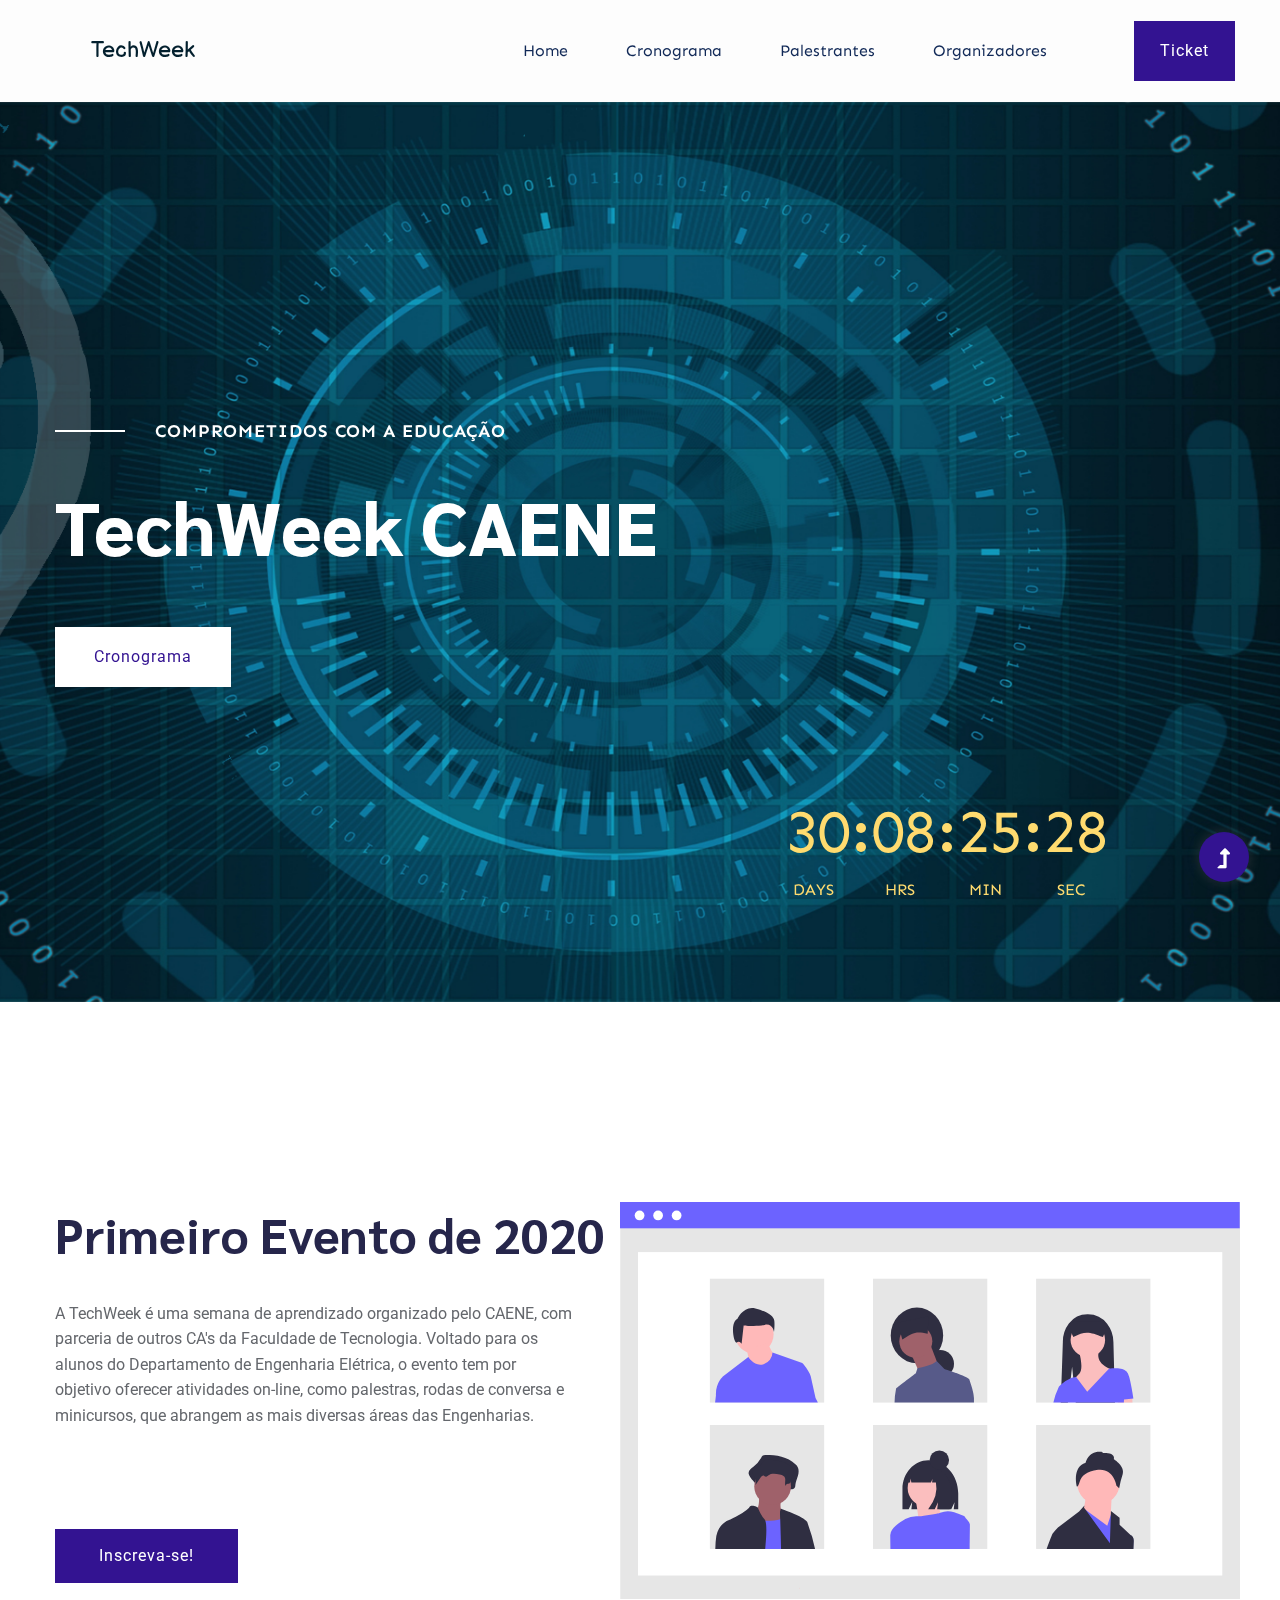
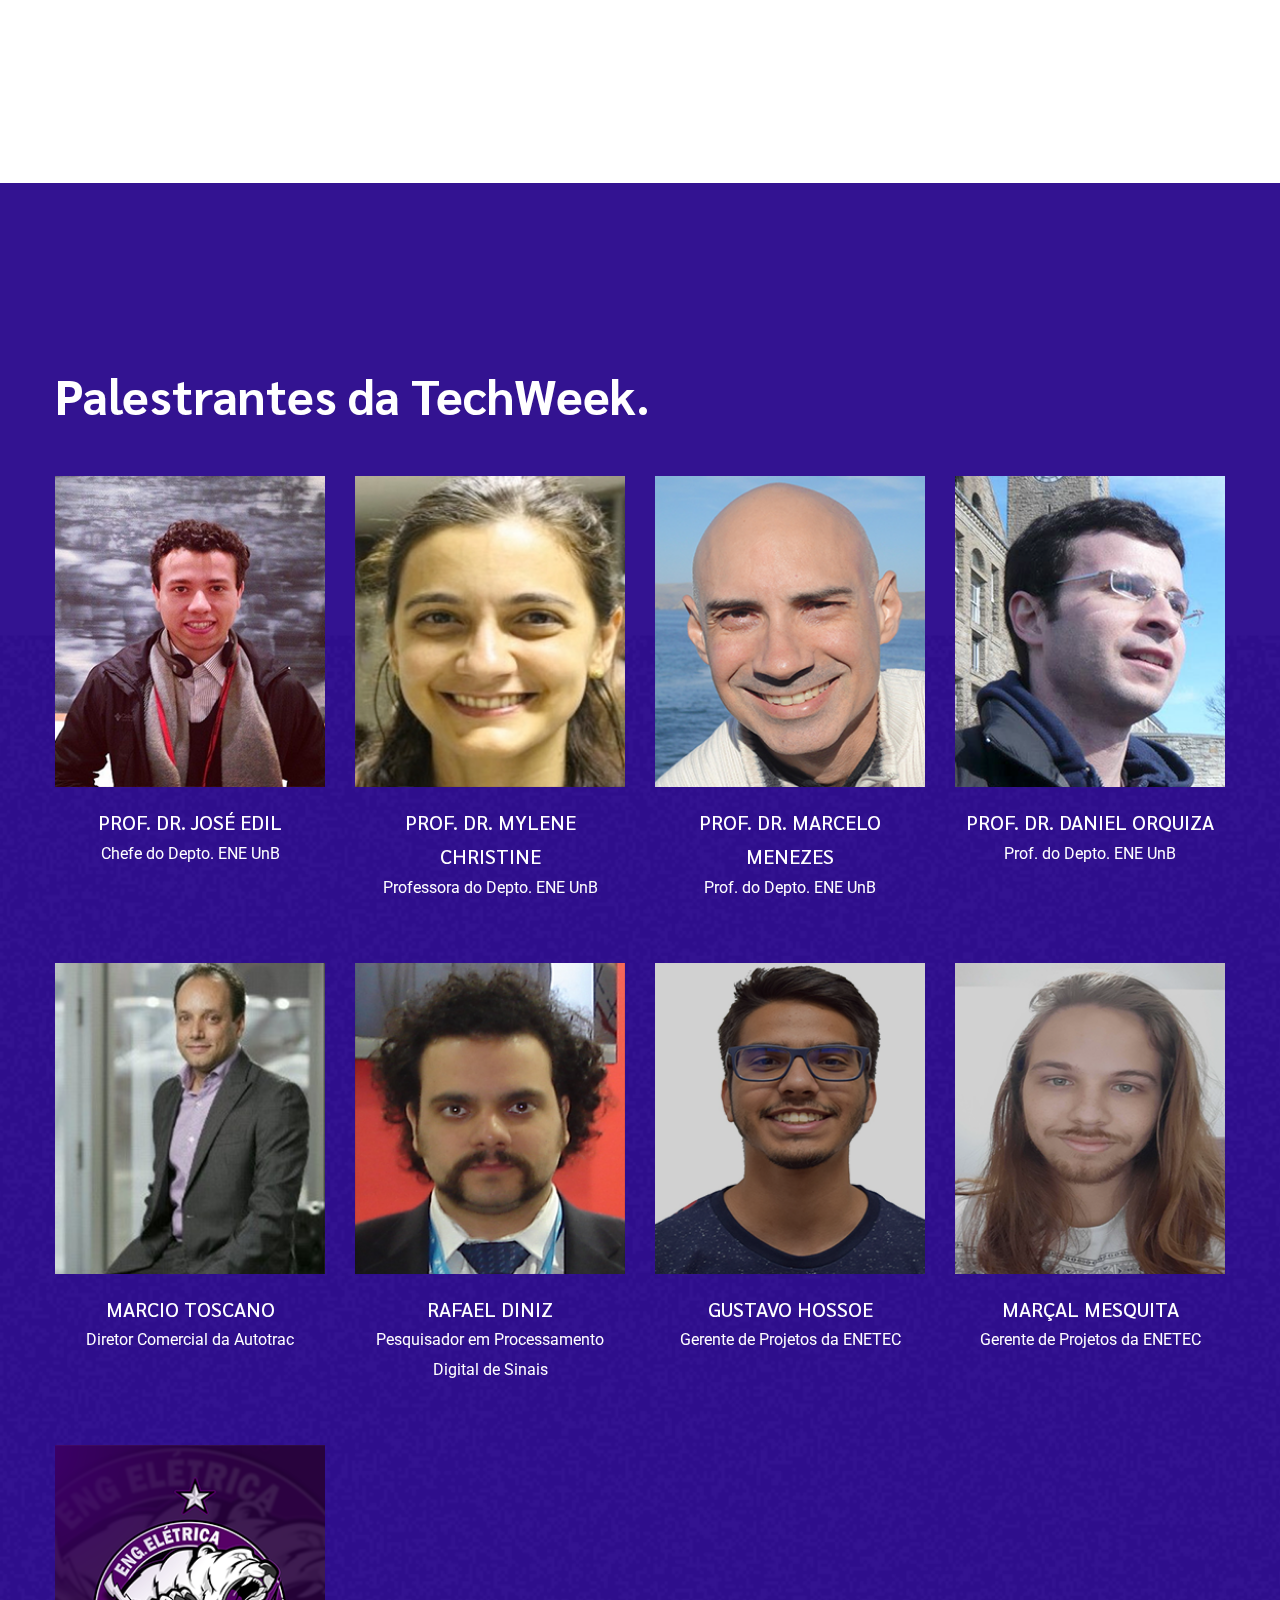
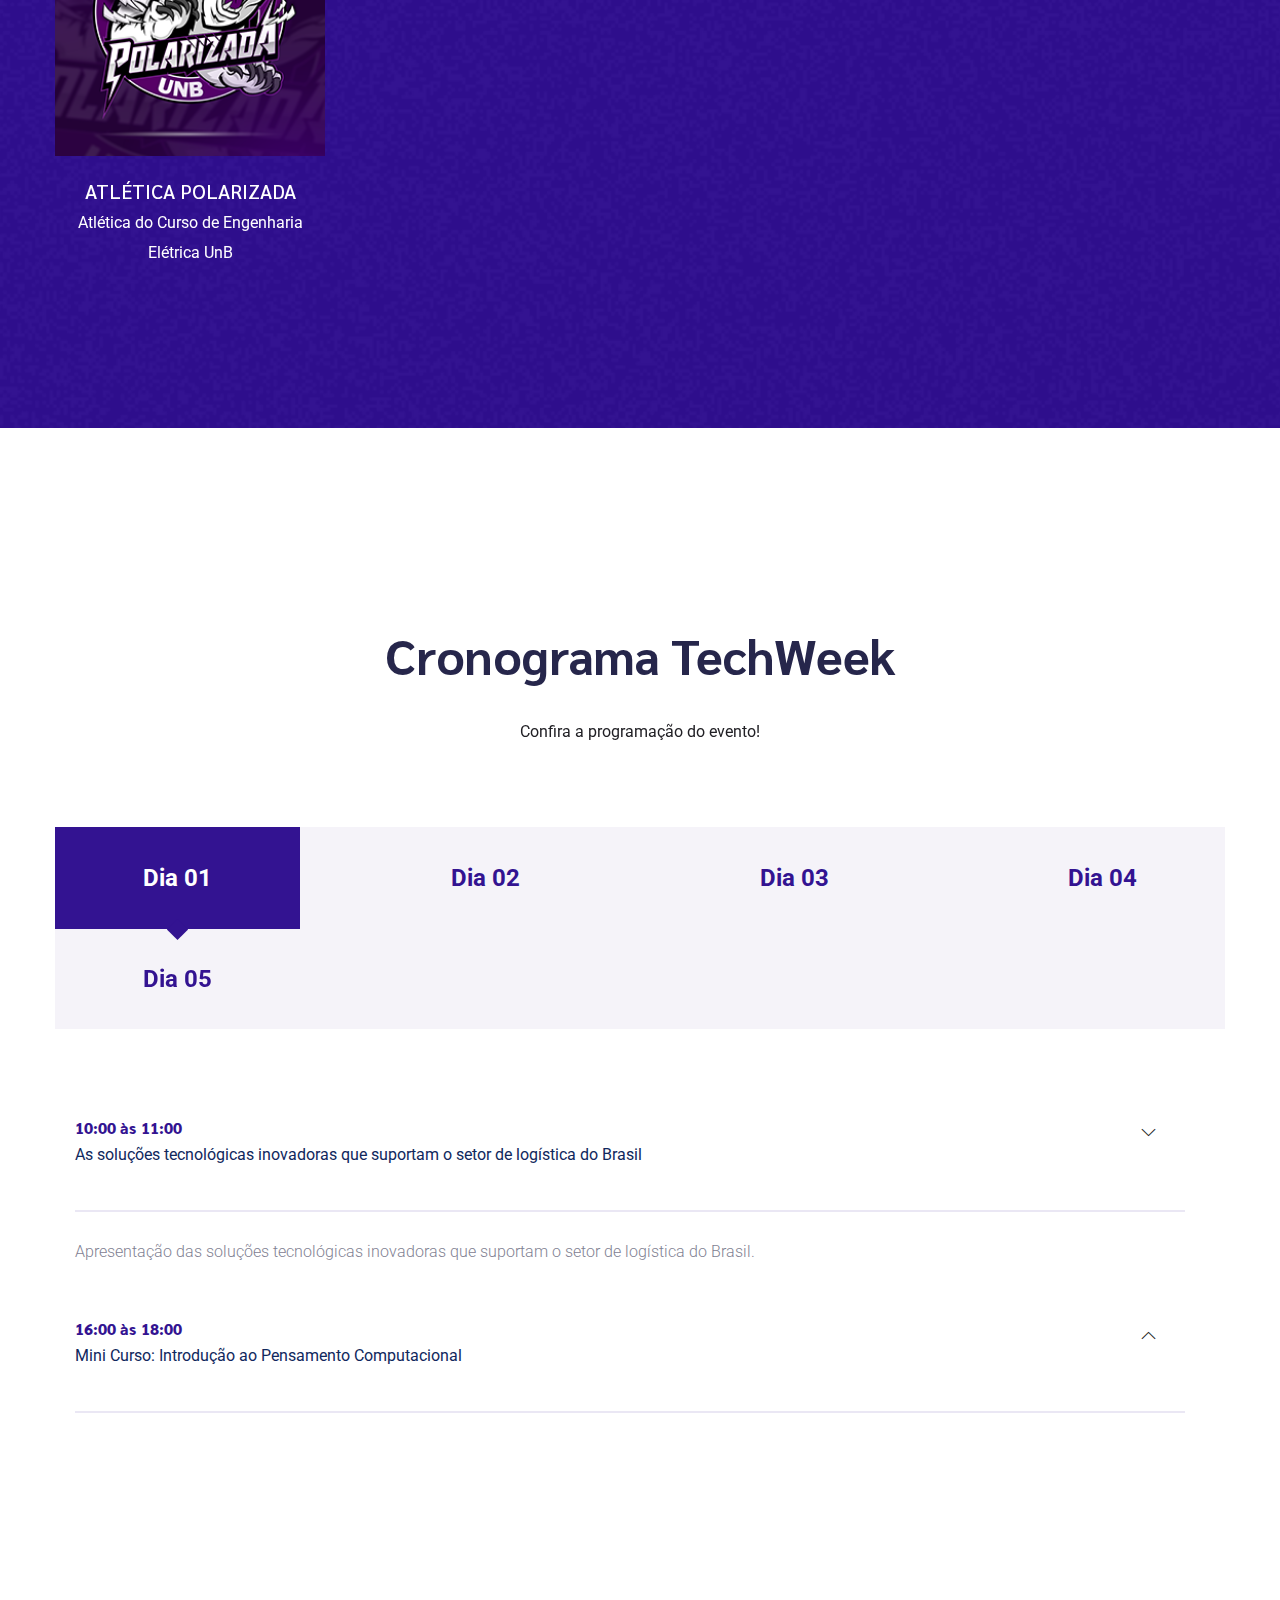
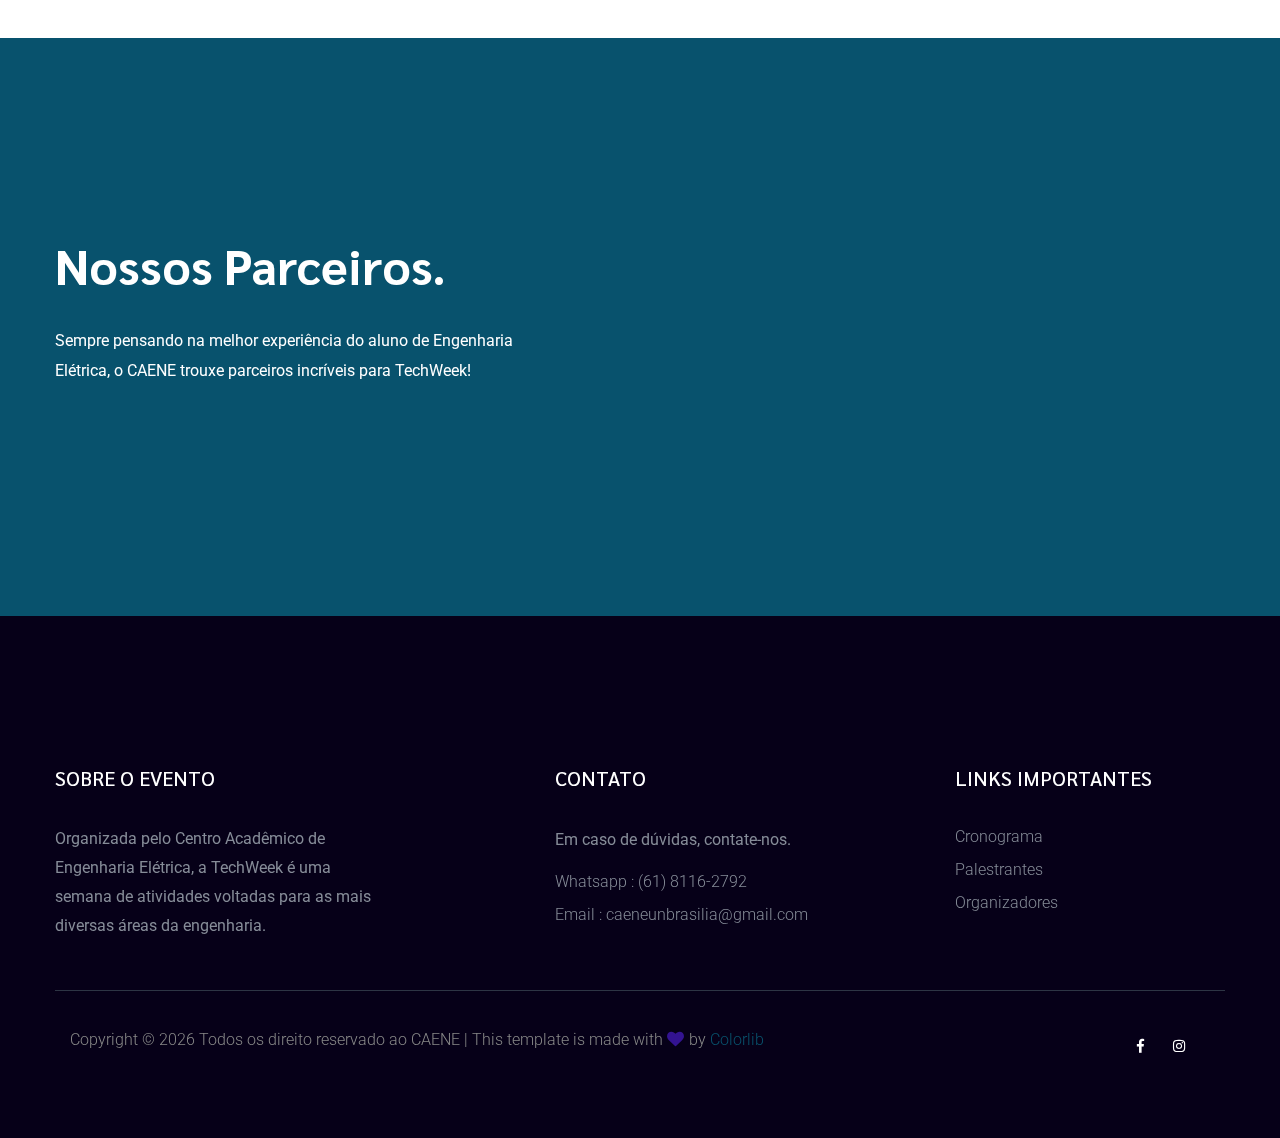
==== commit 99b42cd7: "Edit some files" ====
--- a/index.html
+++ b/index.html
@@ -64,7 +64,7 @@
               <div class="col-xl-2 col-lg-2 col-md-1">
                 <div class="logo">
                   <a href="index.html">
-                    <img src="assets/img/logo/logo7.png" alt="" />
+                    <img src="assets/img/logo/logo.png" alt="" />
                     <span>TechWeek</span>
                   </a>
                 </div>
@@ -78,14 +78,18 @@
                     <nav>
                       <ul id="navigation">
                         <li><a href="index.html">Home</a></li>
-                        <li><a href="schedule.html">Cronograma</a></li>
-                        <li><a href="spakers.html">Palestrantes</a></li>
-                        <li><a href="spakers.html">Organizadores</a></li>
+                        <li><a href="#section-2">Cronograma</a></li>
+                        <li><a href="#section-1">Palestrantes</a></li>
+                        <li><a href="#">Organizadores</a></li>
                       </ul>
                     </nav>
                   </div>
                   <div class="header-right-btn f-right d-none d-lg-block ml-30">
-                    <a href="#" class="btn header-btn">Ticket</a>
+                    <a
+                      href="https://forms.gle/H5fc345inRw3x9p57"
+                      class="btn header-btn"
+                      >Ticket</a
+                    >
                   </div>
                 </div>
               </div>
@@ -130,44 +134,17 @@
               </div>
             </div>
           </div>
-          <!-- Single Slider -->
-          <div class="single-slider slider-height d-flex align-items-center">
-            <div class="container">
-              <div class="row">
-                <div class="col-xl-8 col-lg-8 col-md-9 col-sm-10">
-                  <div class="hero__caption">
-                    <span data-animation="fadeInLeft" data-delay=".1s"
-                      >Committed to success</span
-                    >
-                    <h1 data-animation="fadeInLeft" data-delay=".5s">
-                      Digital Conference For Designers
-                    </h1>
-                    <!-- Hero-btn -->
-                    <div class="slider-btns">
-                      <a
-                        data-animation="fadeInLeft"
-                        data-delay="1.0s"
-                        href="schedule.html"
-                        class="btn hero-btn"
-                        >Cronograma
-                      </a>
-                    </div>
-                  </div>
-                </div>
-              </div>
-            </div>
-          </div>
         </div>
         <!-- Counter Section Begin -->
         <div class="counter-section d-none d-sm-block">
           <div class="cd-timer" id="countdown">
             <div class="cd-item">
               <span>32</span>
-              <p>Days</p>
+              <p>Dias</p>
             </div>
             <div class="cd-item">
               <span>15</span>
-              <p>Hrs</p>
+              <p>Horas</p>
             </div>
             <div class="cd-item">
               <span>07</span>
@@ -175,13 +152,14 @@
             </div>
             <div class="cd-item">
               <span>02</span>
-              <p>Sec</p>
+              <p>Seg</p>
             </div>
           </div>
         </div>
         <!-- Counter Section End -->
       </div>
       <!-- slider Area End-->
+
       <!--? About Law Start-->
       <section class="about-low-area section-padding2">
         <div class="container">
@@ -190,22 +168,20 @@
               <div class="about-caption mb-50">
                 <!-- Section Tittle -->
                 <div class="section-tittle mb-35">
-                  <h2>Primeiro evento CAENE.</h2>
+                  <h2>Primeiro Evento de 2020</h2>
                 </div>
                 <p>
-                  Lorem Ipsum is simply dummy text of the printing and
-                  typesetting industry. Lorem Ipsum has been the industry's
-                  standard dummy text ever since the 1500s, when an unknown
-                  printer took a galley of type and scrambled it to make a type
-                  specimen book. It has survived not only five centuries, but
-                  also the leap into electronic typesetting, remaining
-                  essentially unchanged. It was popularised in the 1960s with
-                  the release of Letraset sheets containing Lorem Ipsum
-                  passages, and more recently with desktop publishing software
-                  like Aldus PageMaker including versions of Lorem Ipsum.
+                  A TechWeek é uma semana de aprendizado organizado pelo CAENE,
+                  com parceria de outros CA's da Faculdade de Tecnologia.
+                  Voltado para os alunos do Departamento de Engenharia Elétrica,
+                  o evento tem por objetivo oferecer atividades on-line, como
+                  palestras, rodas de conversa e minicursos, que abrangem as
+                  mais diversas áreas das Engenharias.
                 </p>
               </div>
-              <a href="#" class="btn mt-50">Inscreva-se!</a>
+              <a href="https://forms.gle/H5fc345inRw3x9p57" class="btn mt-50"
+                >Inscreva-se!</a
+              >
             </div>
             <div class="col-lg-6 col-md-12">
               <!-- about-img -->
@@ -227,6 +203,7 @@
       <section
         class="team-area pt-180 pb-100 section-bg"
         data-background="assets/img/gallery/section_bg02.png"
+        id="section-1"
       >
         <div class="container">
           <div class="row">
@@ -250,7 +227,7 @@
                       <a href="#"><i class="fab fa-twitter"></i></a>
                     </li>
                     <li>
-                      <a href="#"><i class="fas fa-globe"></i></a>
+                      <a href="#"><i class="fab fa-linkedin-in"></i></a>
                     </li>
                   </ul>
                 </div>
@@ -273,7 +250,7 @@
                       <a href="#"><i class="fab fa-twitter"></i></a>
                     </li>
                     <li>
-                      <a href="#"><i class="fas fa-globe"></i></a>
+                      <a href="#"><i class="fab fa-linkedin-in"></i></a>
                     </li>
                   </ul>
                 </div>
@@ -296,7 +273,7 @@
                       <a href="#"><i class="fab fa-twitter"></i></a>
                     </li>
                     <li>
-                      <a href="#"><i class="fas fa-globe"></i></a>
+                      <a href="#"><i class="fab fa-linkedin-in"></i></a>
                     </li>
                   </ul>
                 </div>
@@ -319,7 +296,7 @@
                       <a href="#"><i class="fab fa-twitter"></i></a>
                     </li>
                     <li>
-                      <a href="#"><i class="fas fa-globe"></i></a>
+                      <a href="#"><i class="fab fa-linkedin-in"></i></a>
                     </li>
                   </ul>
                 </div>
@@ -342,7 +319,7 @@
                       <a href="#"><i class="fab fa-twitter"></i></a>
                     </li>
                     <li>
-                      <a href="#"><i class="fas fa-globe"></i></a>
+                      <a href="#"><i class="fab fa-linkedin-in"></i></a>
                     </li>
                   </ul>
                 </div>
@@ -365,7 +342,7 @@
                       <a href="#"><i class="fab fa-twitter"></i></a>
                     </li>
                     <li>
-                      <a href="#"><i class="fas fa-globe"></i></a>
+                      <a href="#"><i class="fab fa-linkedin-in"></i></a>
                     </li>
                   </ul>
                 </div>
@@ -388,7 +365,7 @@
                       <a href="#"><i class="fab fa-twitter"></i></a>
                     </li>
                     <li>
-                      <a href="#"><i class="fas fa-globe"></i></a>
+                      <a href="#"><i class="fab fa-linkedin-in"></i></a>
                     </li>
                   </ul>
                 </div>
@@ -411,7 +388,7 @@
                       <a href="#"><i class="fab fa-twitter"></i></a>
                     </li>
                     <li>
-                      <a href="#"><i class="fas fa-globe"></i></a>
+                      <a href="#"><i class="fab fa-linkedin-in"></i></a>
                     </li>
                   </ul>
                 </div>
@@ -434,7 +411,7 @@
                       <a href="#"><i class="fab fa-twitter"></i></a>
                     </li>
                     <li>
-                      <a href="#"><i class="fas fa-globe"></i></a>
+                      <a href="#"><i class="fab fa-linkedin-in"></i></a>
                     </li>
                   </ul>
                 </div>
@@ -449,13 +426,14 @@
       </section>
       <!-- Brand Area End -->
       <!--? accordion -->
-      <section class="accordion fix section-padding30">
+      <section class="accordion fix section-padding30" id="section-2">
         <div class="container">
           <div class="row justify-content-center">
             <div class="col-xl-6 col-lg-6 col-md-6">
               <!-- Section Tittle -->
               <div class="section-tittle text-center mb-80">
-                <h2>Programação TechWeek</h2>
+                <h2>Cronograma TechWeek</h2>
+                <p>Confira a programação do evento!</p>
               </div>
             </div>
           </div>
@@ -1013,7 +991,8 @@
               <div class="section-tittle section-tittle2 mb-50">
                 <h2>Nossos Parceiros.</h2>
                 <p>
-                  "Juntos somos fortes", não poderia ser diferente na TechWeek!
+                  Sempre pensando na melhor experiência do aluno de Engenharia
+                  Elétrica, o CAENE trouxe parceiros incríveis para TechWeek!
                 </p>
               </div>
             </div>
@@ -1023,20 +1002,20 @@
                 <div class="row">
                   <div class="col-lg-4 col-md-4 col-sm-6">
                     <div class="single-logo mb-30">
-                      <img src="assets/img/gallery/cisco_brand.png" alt="" />
-                    </div>
-                  </div>
+                      <img src="assets/img/parcerias/caene_brand.png" alt="" />
+                    </div>
+                  </div>
+                  <!-- <div class="col-lg-4 col-md-4 col-sm-6">
+                    <div class="single-logo mb-30">
+                      <img src="assets/img/gallery/cisco_brand2.png" alt="" />
+                    </div>
+                  </div> -->
                   <div class="col-lg-4 col-md-4 col-sm-6">
                     <div class="single-logo mb-30">
-                      <img src="assets/img/gallery/cisco_brand2.png" alt="" />
-                    </div>
-                  </div>
-                  <div class="col-lg-4 col-md-4 col-sm-6">
-                    <div class="single-logo mb-30">
-                      <img src="assets/img/gallery/cisco_brand3.png" alt="" />
-                    </div>
-                  </div>
-                  <div class="col-lg-4 col-md-4 col-sm-6">
+                      <img src="assets/img/parcerias/enetec_brand.png" alt="" />
+                    </div>
+                  </div>
+                  <!-- <div class="col-lg-4 col-md-4 col-sm-6">
                     <div class="single-logo mb-30">
                       <img src="assets/img/gallery/cisco_brand4.png" alt="" />
                     </div>
@@ -1050,7 +1029,7 @@
                     <div class="single-logo mb-30">
                       <img src="assets/img/gallery/cisco_brand6.png" alt="" />
                     </div>
-                  </div>
+                  </div> -->
                 </div>
               </div>
             </div>
@@ -1101,8 +1080,8 @@
                 <div class="footer-tittle">
                   <h4>Links Importantes</h4>
                   <ul>
-                    <li><a href="#">Cronograma</a></li>
-                    <li><a href="#">Palestrantes</a></li>
+                    <li><a href="#section-2">Cronograma</a></li>
+                    <li><a href="#section-1">Palestrantes</a></li>
                     <li><a href="#">Organizadores</a></li>
                   </ul>
                 </div>
@@ -1124,8 +1103,8 @@
                         <script>
                           document.write(new Date().getFullYear());
                         </script>
-                        Todos direito reservado ao CAENE | This template is made
-                        with
+                        Todos os direito reservado ao CAENE | This template is
+                        made with
                         <i class="fa fa-heart" aria-hidden="true"></i> by
                         <a
                           href="https://colorlib.com"
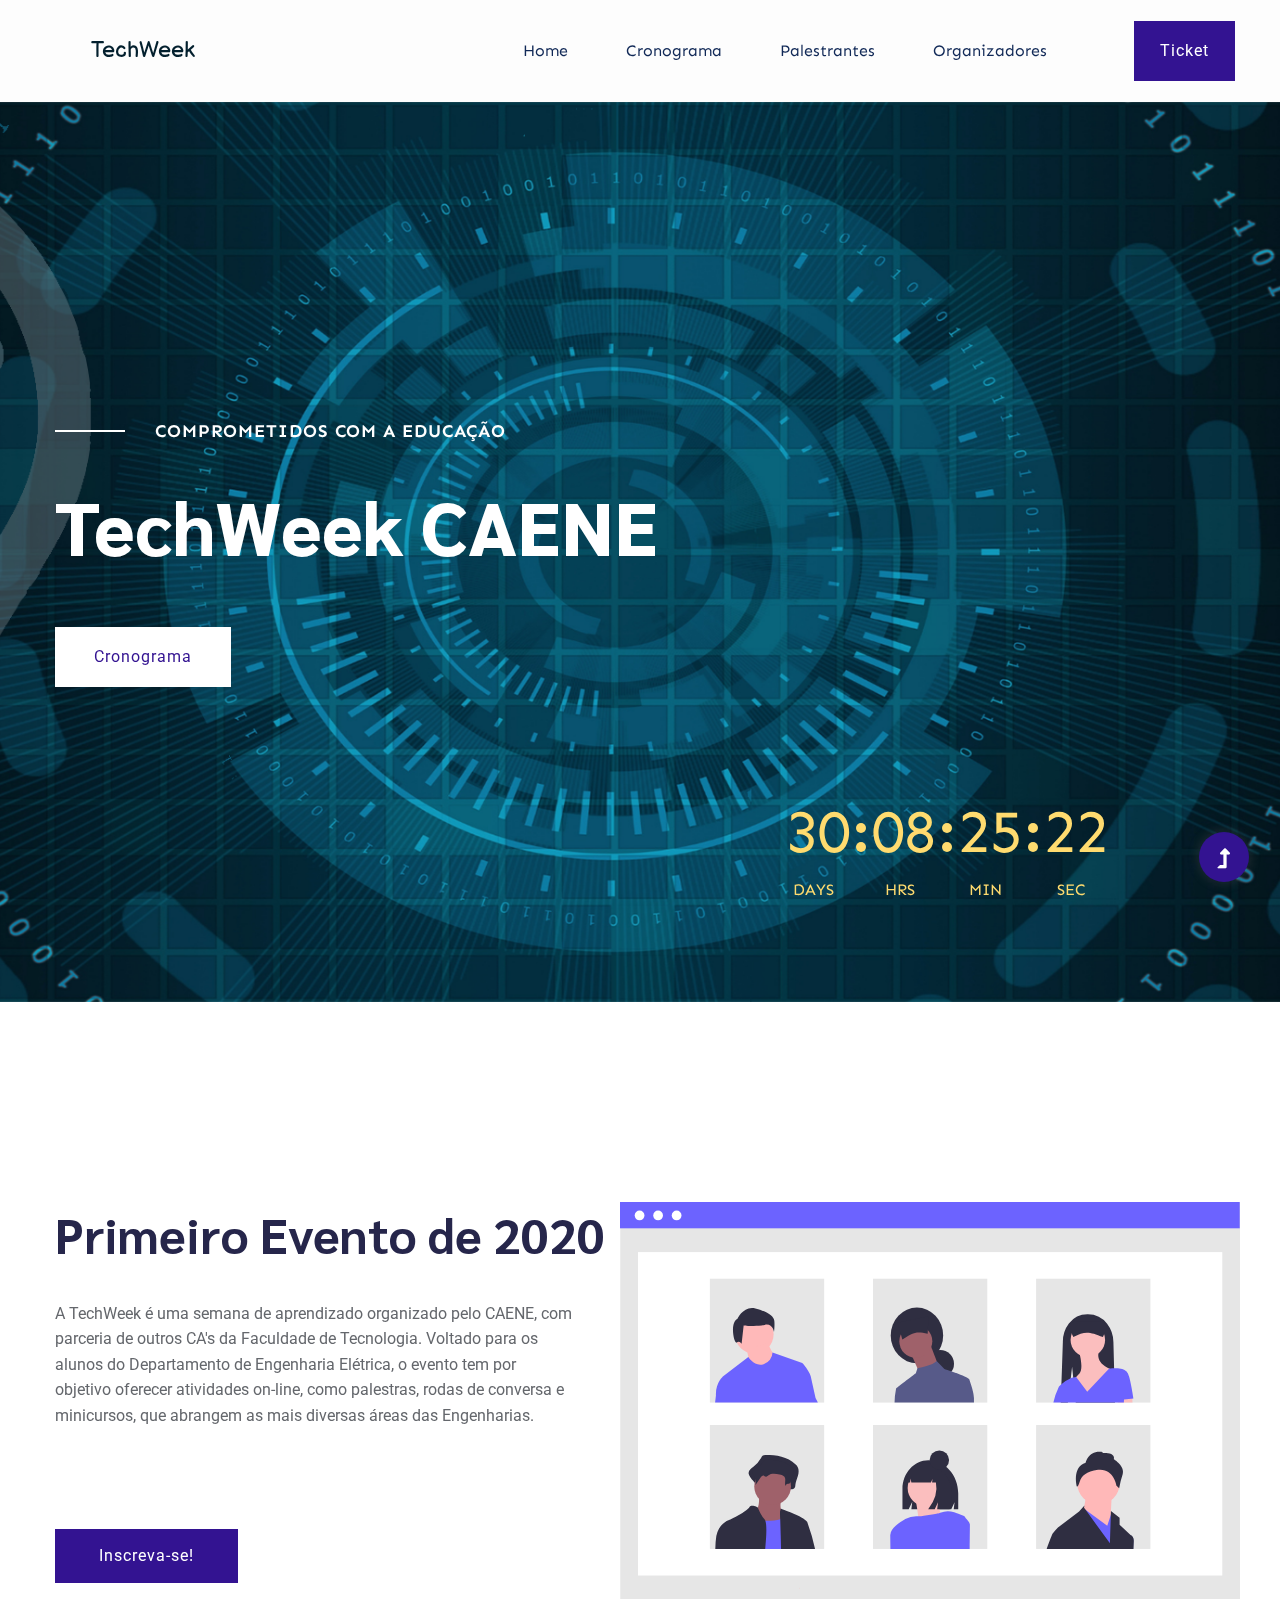
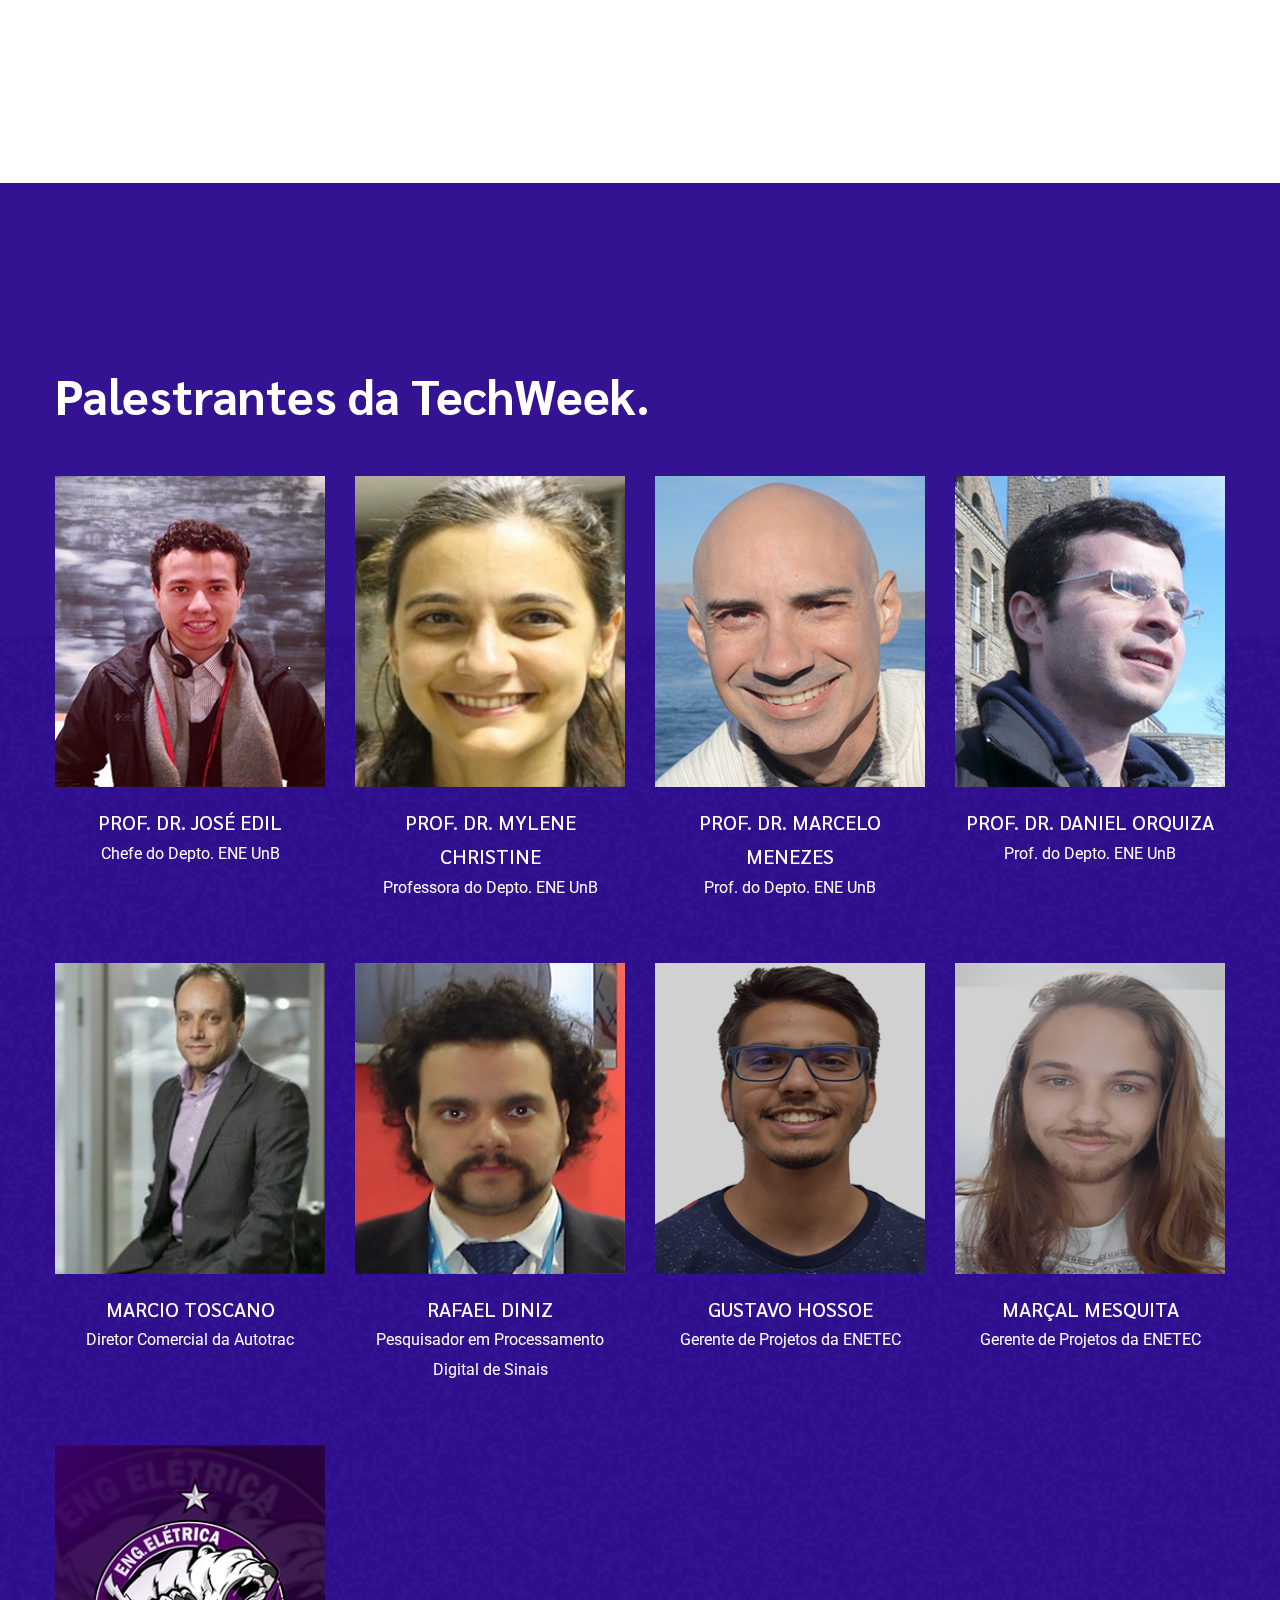
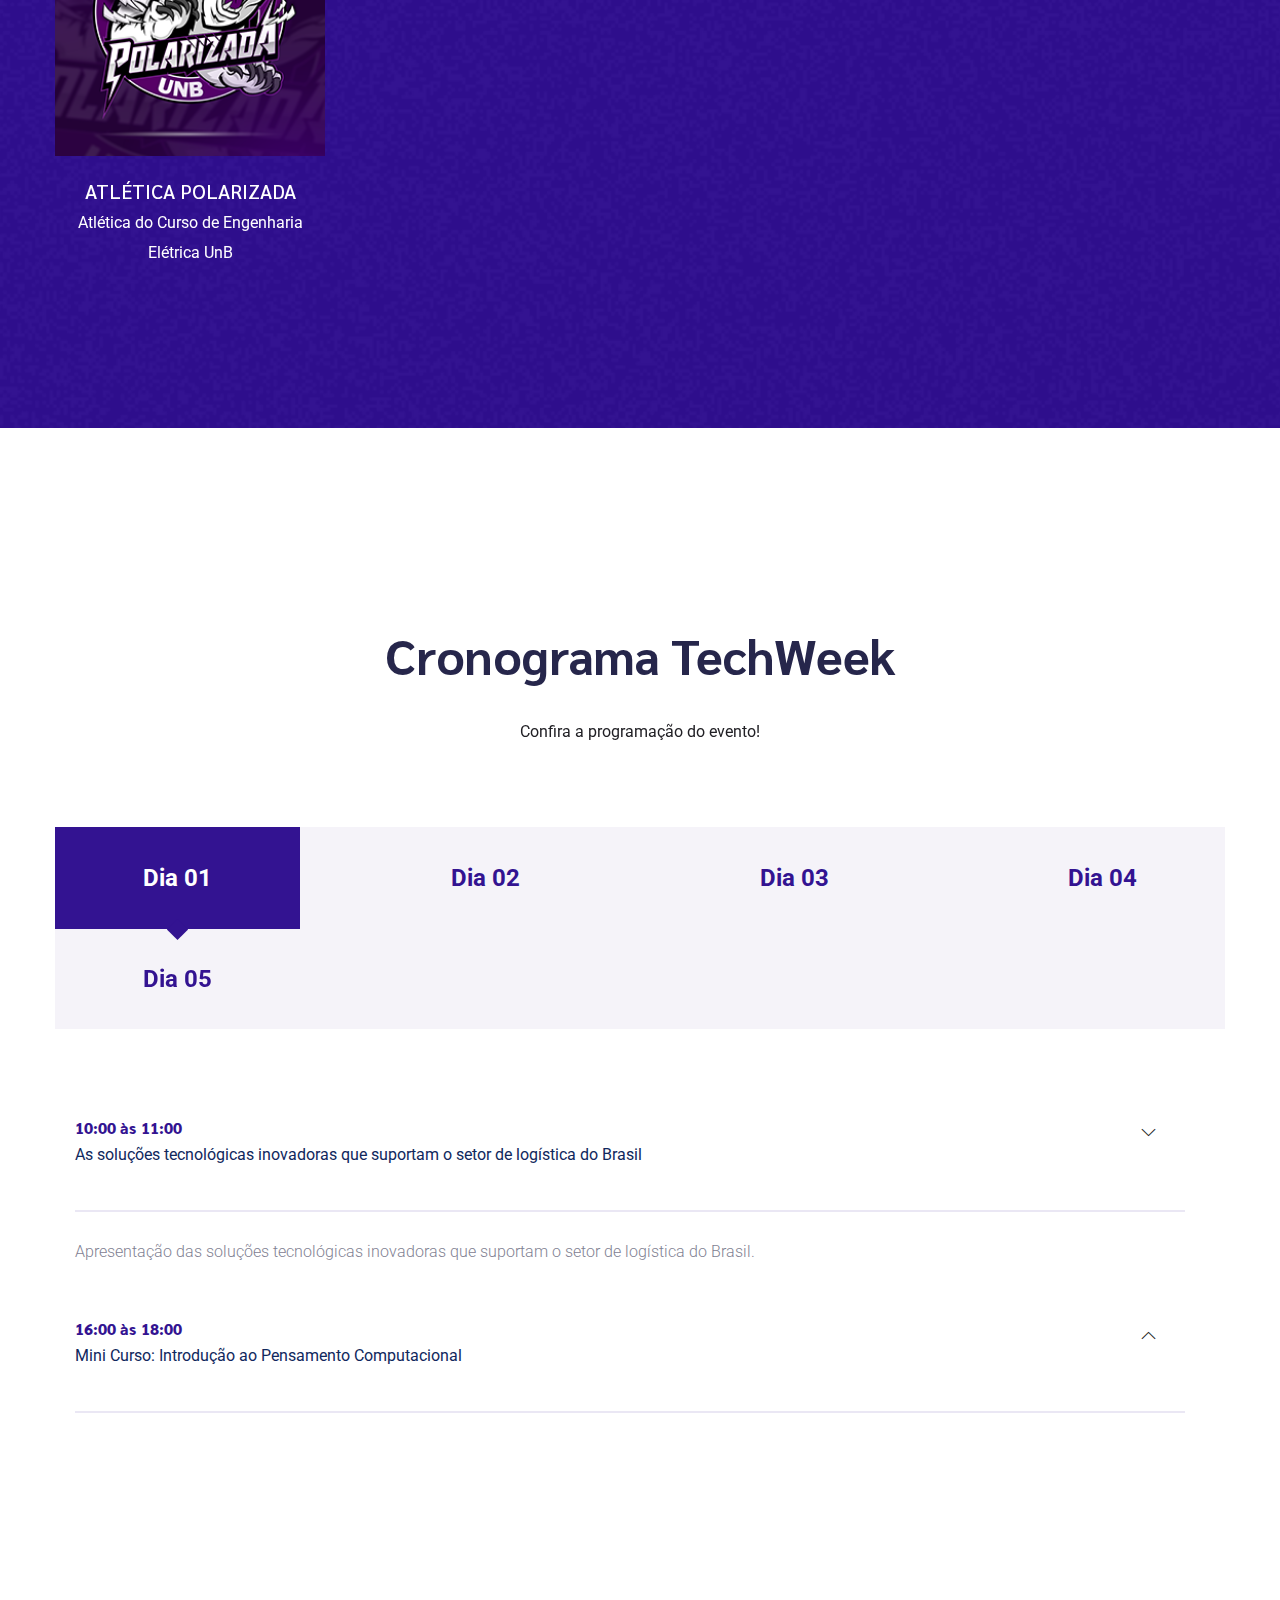
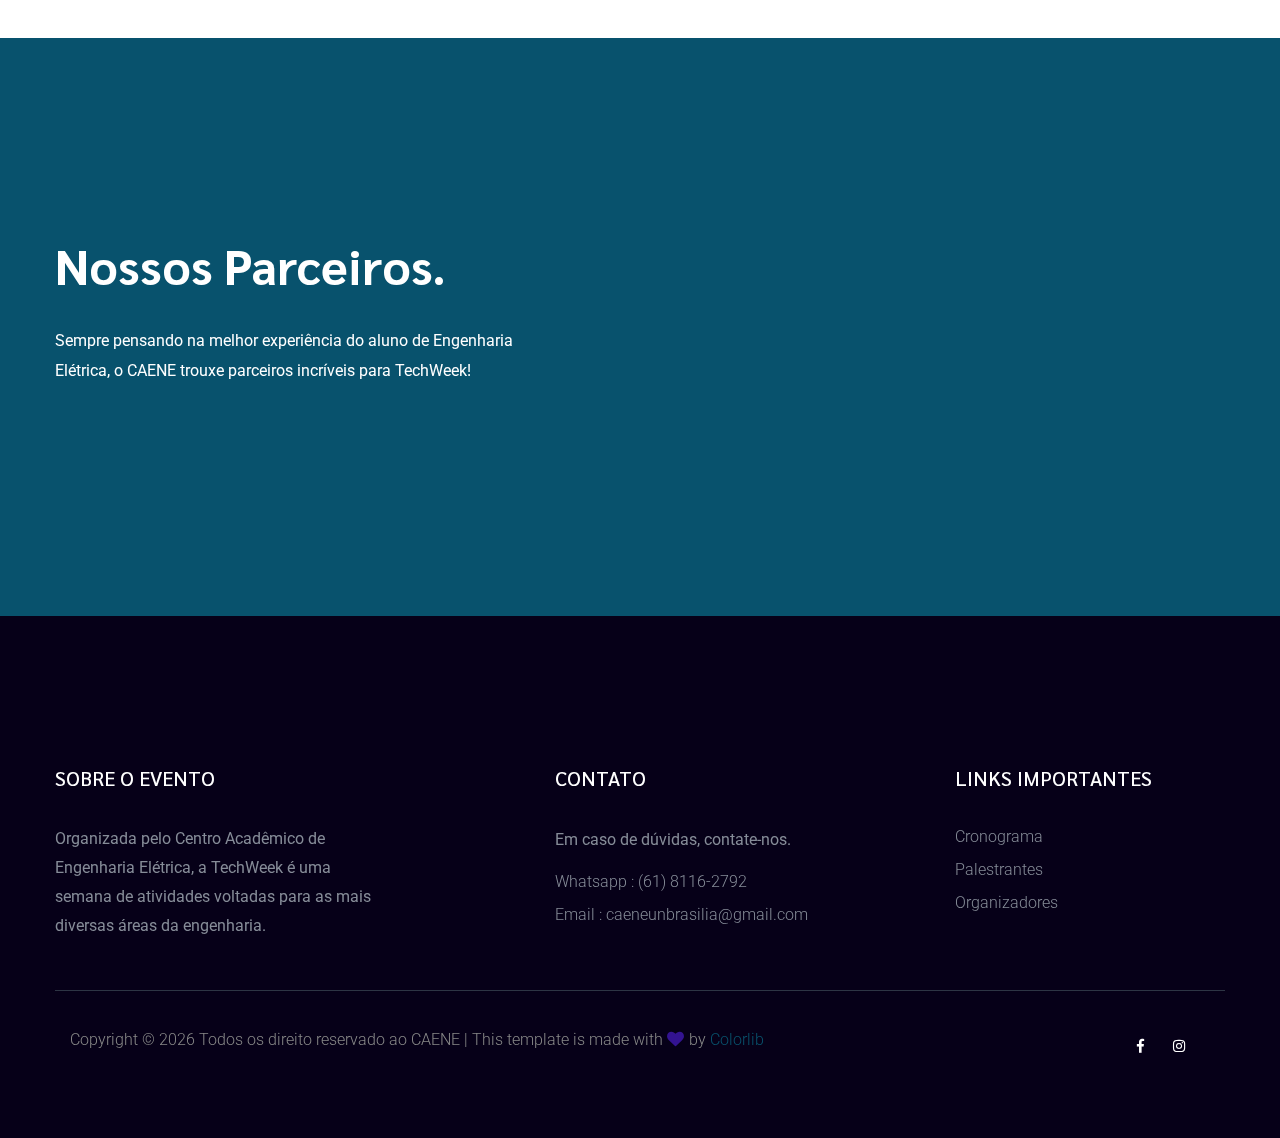
==== commit db0524ce: "Edit some other files" ====
--- a/index.html
+++ b/index.html
@@ -80,7 +80,7 @@
                         <li><a href="index.html">Home</a></li>
                         <li><a href="#section-2">Cronograma</a></li>
                         <li><a href="#section-1">Palestrantes</a></li>
-                        <li><a href="#">Organizadores</a></li>
+                        <li><a href="organizers.html">Organizadores</a></li>
                       </ul>
                     </nav>
                   </div>
@@ -124,7 +124,7 @@
                       <a
                         data-animation="fadeInLeft"
                         data-delay="1.0s"
-                        href="industries.html"
+                        href="#section-2"
                         class="btn hero-btn"
                         >Cronograma</a
                       >
@@ -221,10 +221,7 @@
                   <!-- Blog Social -->
                   <ul class="team-social">
                     <li>
-                      <a href="#"><i class="fab fa-facebook-f"></i></a>
-                    </li>
-                    <li>
-                      <a href="#"><i class="fab fa-twitter"></i></a>
+                      <a href="#target="_blank" ><i class="fab fa-facebook-f"></i></a>
                     </li>
                     <li>
                       <a href="#"><i class="fab fa-linkedin-in"></i></a>
@@ -244,10 +241,7 @@
                   <!-- Blog Social -->
                   <ul class="team-social">
                     <li>
-                      <a href="#"><i class="fab fa-facebook-f"></i></a>
-                    </li>
-                    <li>
-                      <a href="#"><i class="fab fa-twitter"></i></a>
+                      <a href="#target="_blank" ><i class="fab fa-facebook-f"></i></a>
                     </li>
                     <li>
                       <a href="#"><i class="fab fa-linkedin-in"></i></a>
@@ -267,10 +261,7 @@
                   <!-- Blog Social -->
                   <ul class="team-social">
                     <li>
-                      <a href="#"><i class="fab fa-facebook-f"></i></a>
-                    </li>
-                    <li>
-                      <a href="#"><i class="fab fa-twitter"></i></a>
+                      <a href="#target="_blank" ><i class="fab fa-facebook-f"></i></a>
                     </li>
                     <li>
                       <a href="#"><i class="fab fa-linkedin-in"></i></a>
@@ -290,10 +281,7 @@
                   <!-- Blog Social -->
                   <ul class="team-social">
                     <li>
-                      <a href="#"><i class="fab fa-facebook-f"></i></a>
-                    </li>
-                    <li>
-                      <a href="#"><i class="fab fa-twitter"></i></a>
+                      <a href="#target="_blank" ><i class="fab fa-facebook-f"></i></a>
                     </li>
                     <li>
                       <a href="#"><i class="fab fa-linkedin-in"></i></a>
@@ -313,10 +301,7 @@
                   <!-- Blog Social -->
                   <ul class="team-social">
                     <li>
-                      <a href="#"><i class="fab fa-facebook-f"></i></a>
-                    </li>
-                    <li>
-                      <a href="#"><i class="fab fa-twitter"></i></a>
+                      <a href="#target="_blank" ><i class="fab fa-facebook-f"></i></a>
                     </li>
                     <li>
                       <a href="#"><i class="fab fa-linkedin-in"></i></a>
@@ -336,13 +321,9 @@
                   <!-- Blog Social -->
                   <ul class="team-social">
                     <li>
-                      <a href="#"><i class="fab fa-facebook-f"></i></a>
-                    </li>
-                    <li>
-                      <a href="#"><i class="fab fa-twitter"></i></a>
-                    </li>
-                    <li>
-                      <a href="#"><i class="fab fa-linkedin-in"></i></a>
+                      <a href="https://www.linkedin.com/in/marciotoscano/"
+                        ><i class="fab fa-linkedin-in"></i
+                      ></a>
                     </li>
                   </ul>
                 </div>
@@ -356,18 +337,6 @@
               <div class="single-team mb-30">
                 <div class="team-img">
                   <img src="assets/img/convidados/gustavo.png" alt="" />
-                  <!-- Blog Social -->
-                  <ul class="team-social">
-                    <li>
-                      <a href="#"><i class="fab fa-facebook-f"></i></a>
-                    </li>
-                    <li>
-                      <a href="#"><i class="fab fa-twitter"></i></a>
-                    </li>
-                    <li>
-                      <a href="#"><i class="fab fa-linkedin-in"></i></a>
-                    </li>
-                  </ul>
                 </div>
                 <div class="team-caption">
                   <h3><a href="#">Gustavo Hossoe</a></h3>
@@ -379,18 +348,6 @@
               <div class="single-team mb-30">
                 <div class="team-img">
                   <img src="assets/img/convidados/marcal.png" alt="" />
-                  <!-- Blog Social -->
-                  <ul class="team-social">
-                    <li>
-                      <a href="#"><i class="fab fa-facebook-f"></i></a>
-                    </li>
-                    <li>
-                      <a href="#"><i class="fab fa-twitter"></i></a>
-                    </li>
-                    <li>
-                      <a href="#"><i class="fab fa-linkedin-in"></i></a>
-                    </li>
-                  </ul>
                 </div>
                 <div class="team-caption">
                   <h3><a href="#">Marçal Mesquita</a></h3>
@@ -405,13 +362,14 @@
                   <!-- Blog Social -->
                   <ul class="team-social">
                     <li>
-                      <a href="#"><i class="fab fa-facebook-f"></i></a>
-                    </li>
-                    <li>
-                      <a href="#"><i class="fab fa-twitter"></i></a>
-                    </li>
-                    <li>
-                      <a href="#"><i class="fab fa-linkedin-in"></i></a>
+                      <a href="https://www.facebook.com/atleticapolarizada"
+                      target="_blank" ><i class="fab fa-facebook-f"></i
+                      ></a>
+                    </li>
+                    <li>
+                      <a href="https://www.instagram.com/atleticapolarizadaunb/"
+                        target="_blank"><i class="fab fa-instagram"></i
+                      ></a>
                     </li>
                   </ul>
                 </div>
@@ -847,13 +805,7 @@
                           aria-labelledby="headingOne"
                           data-parent="#accordionExample"
                         >
-                          <div class="card-body">
-                            Lorem Ipsum is simply dummy text of the printing and
-                            typesetting industry. Lorem Ipsum has been the
-                            industry's standard dummy text ever since the 1500s,
-                            when an unknown printer took a galley of type and
-                            scrambled it to make a type specimen book.
-                          </div>
+                          <div class="card-body">Sem descrição.</div>
                         </div>
                       </div>
 
@@ -870,7 +822,7 @@
                               aria-controls="collapseThree30"
                             >
                               <span>16:00 às 17:00</span>
-                              <p>Roda de Conversa</p>
+                              <p>Roda de Conversa - Carros Elétricos</p>
                             </a>
                           </h2>
                         </div>
@@ -880,13 +832,7 @@
                           aria-labelledby="headingThree"
                           data-parent="#accordionExample"
                         >
-                          <div class="card-body">
-                            Lorem Ipsum is simply dummy text of the printing and
-                            typesetting industry. Lorem Ipsum has been the
-                            industry's standard dummy text ever since the 1500s,
-                            when an unknown printer took a galley of type and
-                            scrambled it to make a type specimen book.
-                          </div>
+                          <div class="card-body">Sem Descrição</div>
                         </div>
                       </div>
                     </div>
@@ -914,9 +860,9 @@
                               href="#"
                               class="btn-link collapsed"
                               data-toggle="collapse"
-                              data-target="#collapseTwo10"
+                              data-target="#collapseTwo40"
                               aria-expanded="false"
-                              aria-controls="collapseTwo10"
+                              aria-controls="collapseTwo40"
                             >
                               <span>14:00 às 15:00</span>
                               <p>Energia solar na prática</p>
@@ -924,7 +870,7 @@
                           </h2>
                         </div>
                         <div
-                          id="collapseTwo10"
+                          id="collapseTwo40"
                           class="collapse show"
                           aria-labelledby="headingTwo"
                           data-parent="#accordionExample"
@@ -946,9 +892,9 @@
                               href="#"
                               class="btn-link"
                               data-toggle="collapse"
-                              data-target="#collapseOne20"
+                              data-target="#collapseOne40"
                               aria-expanded="true"
-                              aria-controls="collapseOne20"
+                              aria-controls="collapseOne40"
                             >
                               <span>14:00 às 17:00</span>
                               <p>Mini-curso: Point Clouds para Vídeos 3D</p>
@@ -956,7 +902,7 @@
                           </h2>
                         </div>
                         <div
-                          id="collapseOne20"
+                          id="collapseOne40"
                           class="collapse"
                           aria-labelledby="headingOne"
                           data-parent="#accordionExample"
@@ -1005,29 +951,20 @@
                       <img src="assets/img/parcerias/caene_brand.png" alt="" />
                     </div>
                   </div>
-                  <!-- <div class="col-lg-4 col-md-4 col-sm-6">
+                  <div class="col-lg-4 col-md-4 col-sm-6">
                     <div class="single-logo mb-30">
-                      <img src="assets/img/gallery/cisco_brand2.png" alt="" />
-                    </div>
-                  </div> -->
+                      <img src="assets/img/parcerias/ft-ene.png" alt="" />
+                    </div>
+                  </div>
                   <div class="col-lg-4 col-md-4 col-sm-6">
                     <div class="single-logo mb-30">
                       <img src="assets/img/parcerias/enetec_brand.png" alt="" />
                     </div>
                   </div>
-                  <!-- <div class="col-lg-4 col-md-4 col-sm-6">
-                    <div class="single-logo mb-30">
-                      <img src="assets/img/gallery/cisco_brand4.png" alt="" />
-                    </div>
-                  </div>
+                  <!-- polarizada
                   <div class="col-lg-4 col-md-4 col-sm-6">
                     <div class="single-logo mb-30">
-                      <img src="assets/img/gallery/cisco_brand5.png" alt="" />
-                    </div>
-                  </div>
-                  <div class="col-lg-4 col-md-4 col-sm-6">
-                    <div class="single-logo mb-30">
-                      <img src="assets/img/gallery/cisco_brand6.png" alt="" />
+                      <img src="assets/img/parcerias alt="" />
                     </div>
                   </div> -->
                 </div>
@@ -1082,7 +1019,7 @@
                   <ul>
                     <li><a href="#section-2">Cronograma</a></li>
                     <li><a href="#section-1">Palestrantes</a></li>
-                    <li><a href="#">Organizadores</a></li>
+                    <li><a href="organizers.html">Organizadores</a></li>
                   </ul>
                 </div>
               </div>
@@ -1119,10 +1056,10 @@
                   <div class="col-xl-2 col-lg-4">
                     <div class="footer-social f-right">
                       <a href="https://www.facebook.com/unb.caene/"
-                        ><i class="fab fa-facebook-f"></i
+                      target="_blank" ><i class="fab fa-facebook-f"></i
                       ></a>
                       <a href="https://www.instagram.com/caeneunb/"
-                        ><i class="fab fa-instagram"></i
+                        target="_blank"><i class="fab fa-instagram"></i
                       ></a>
                       <a href="#"><i class=""></i></a>
                     </div>
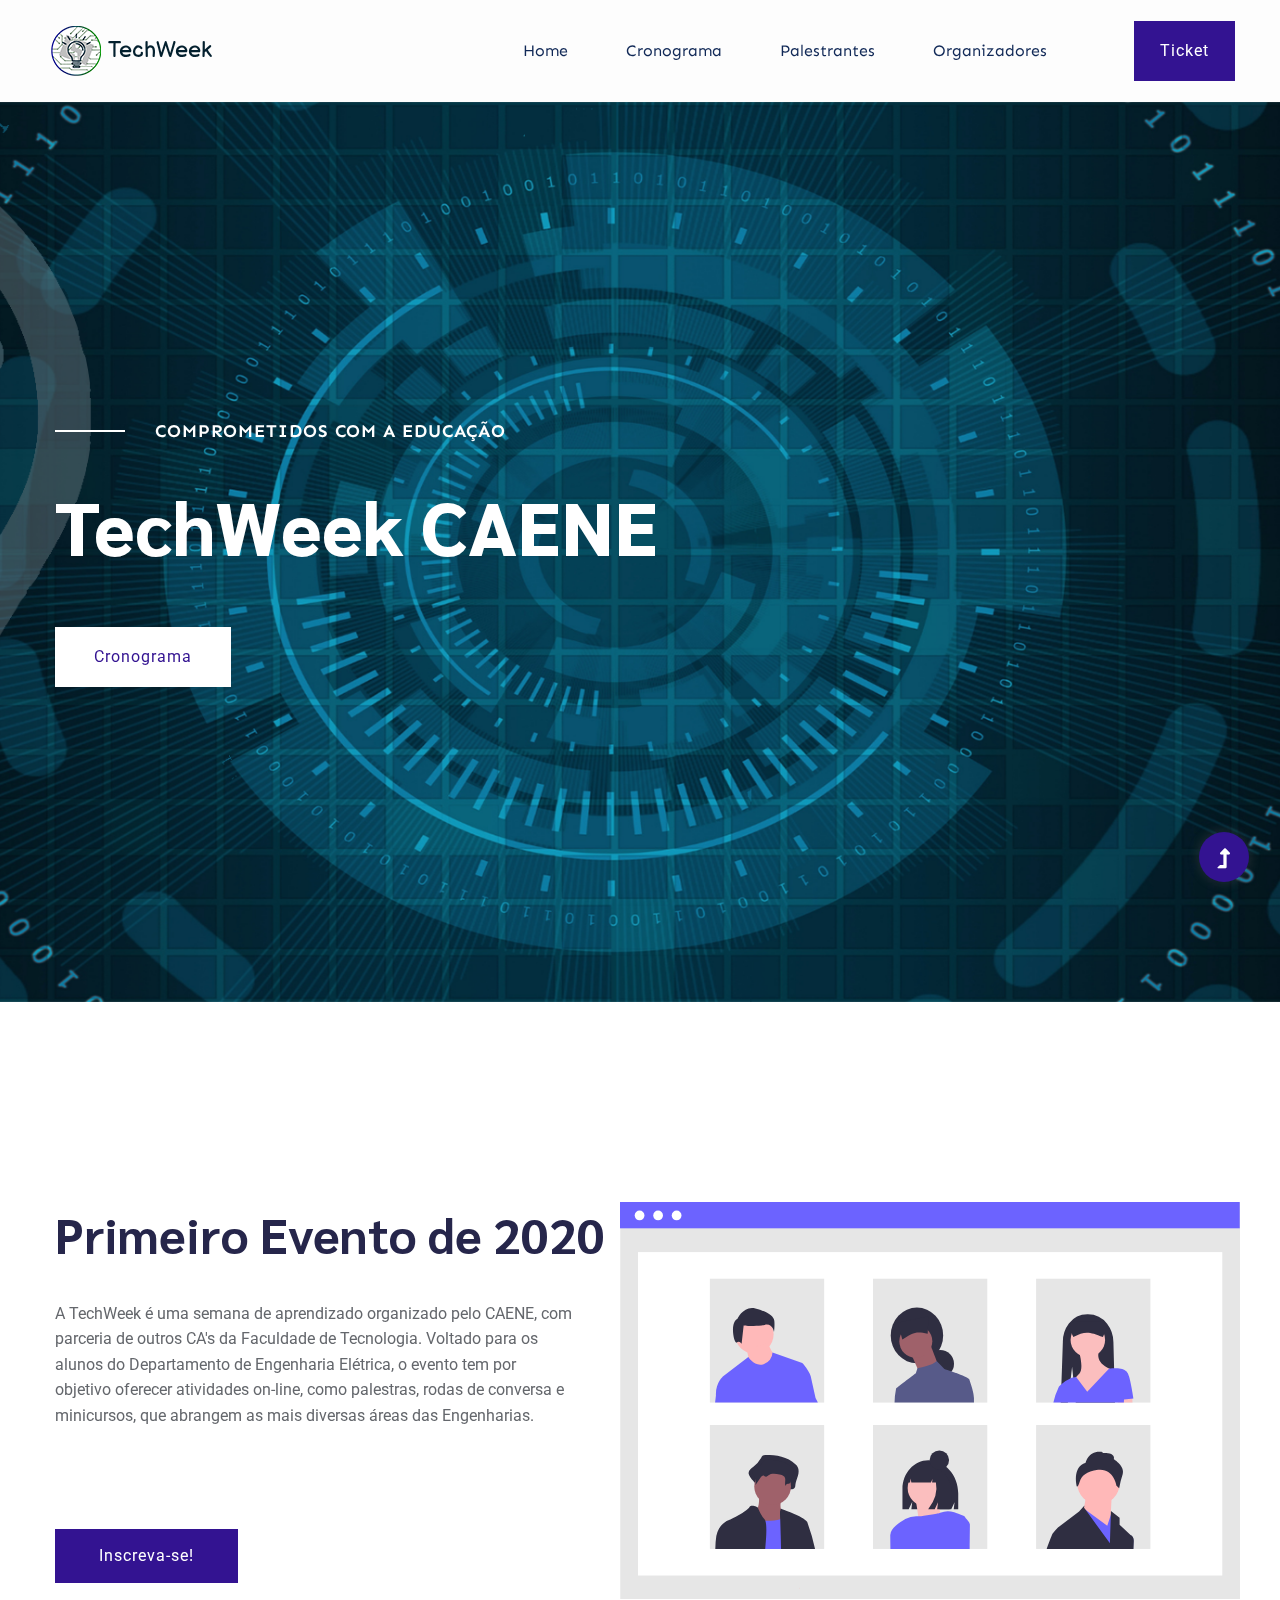
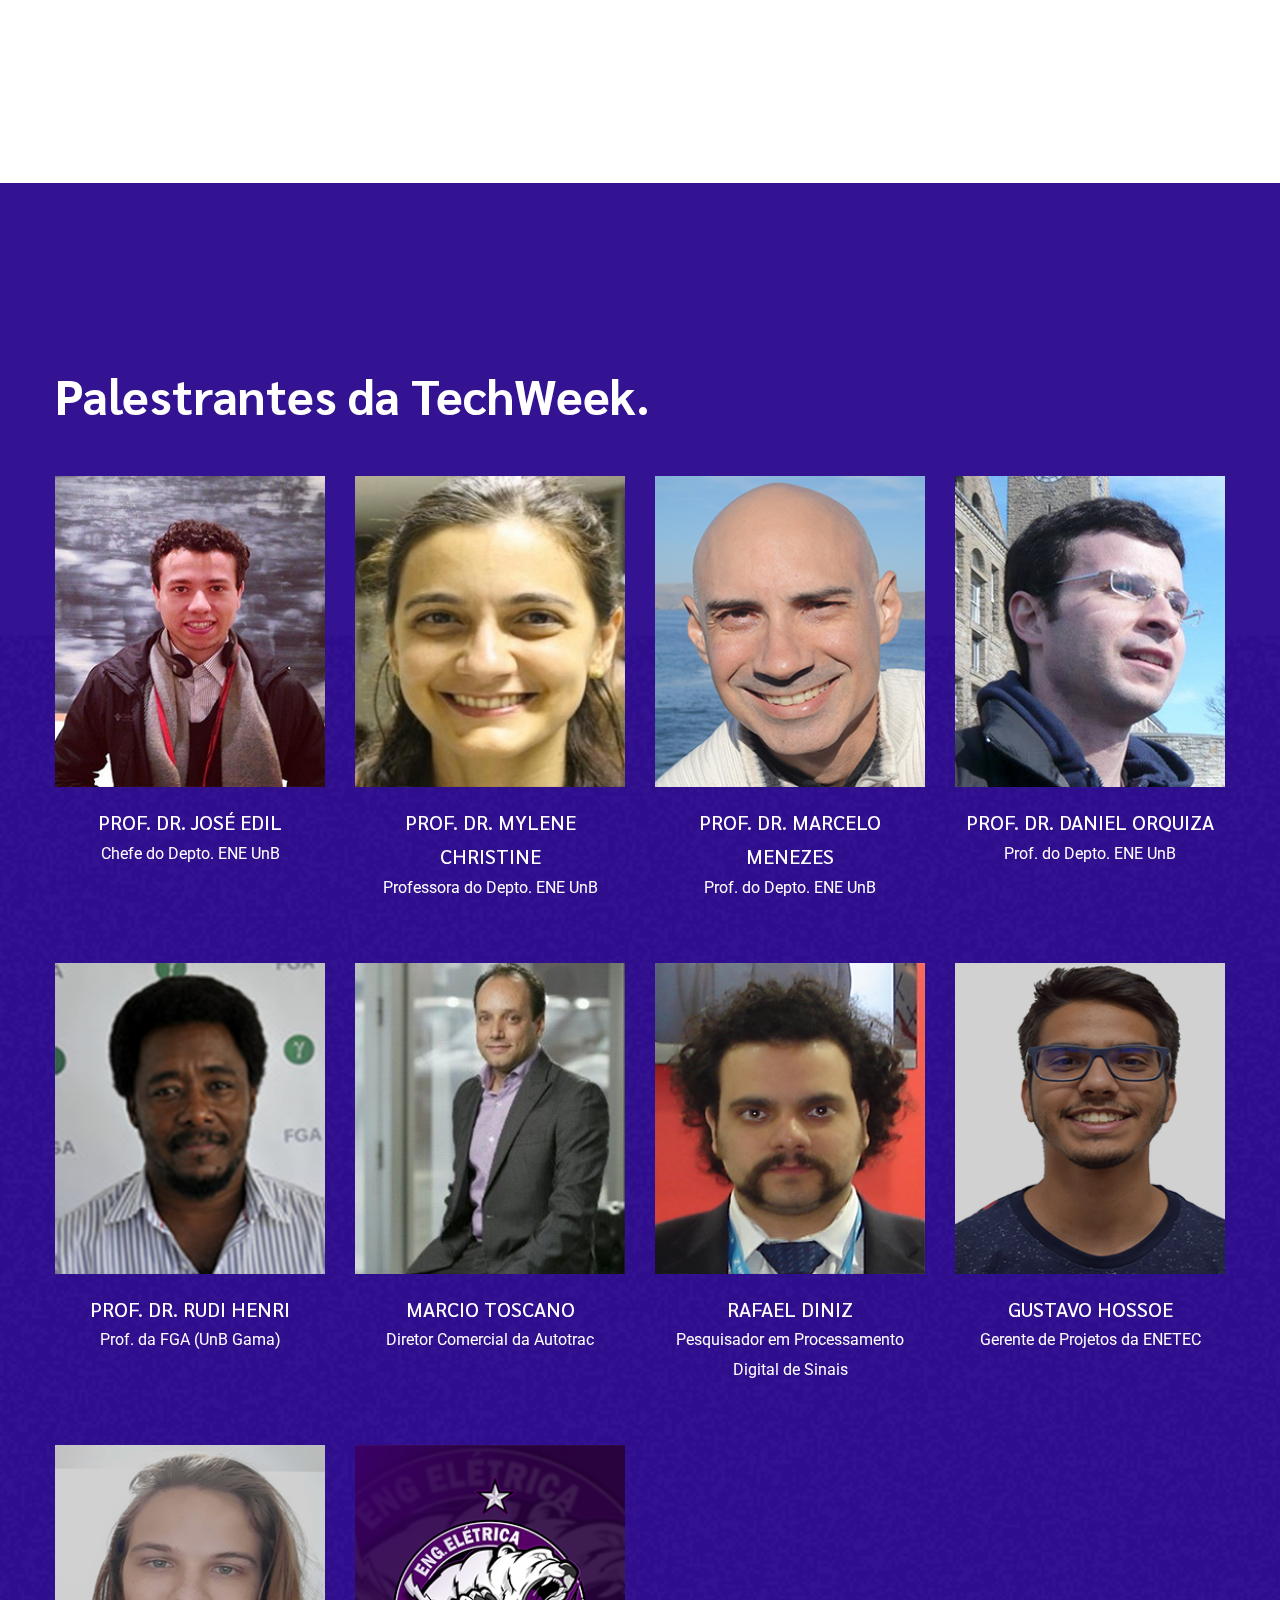
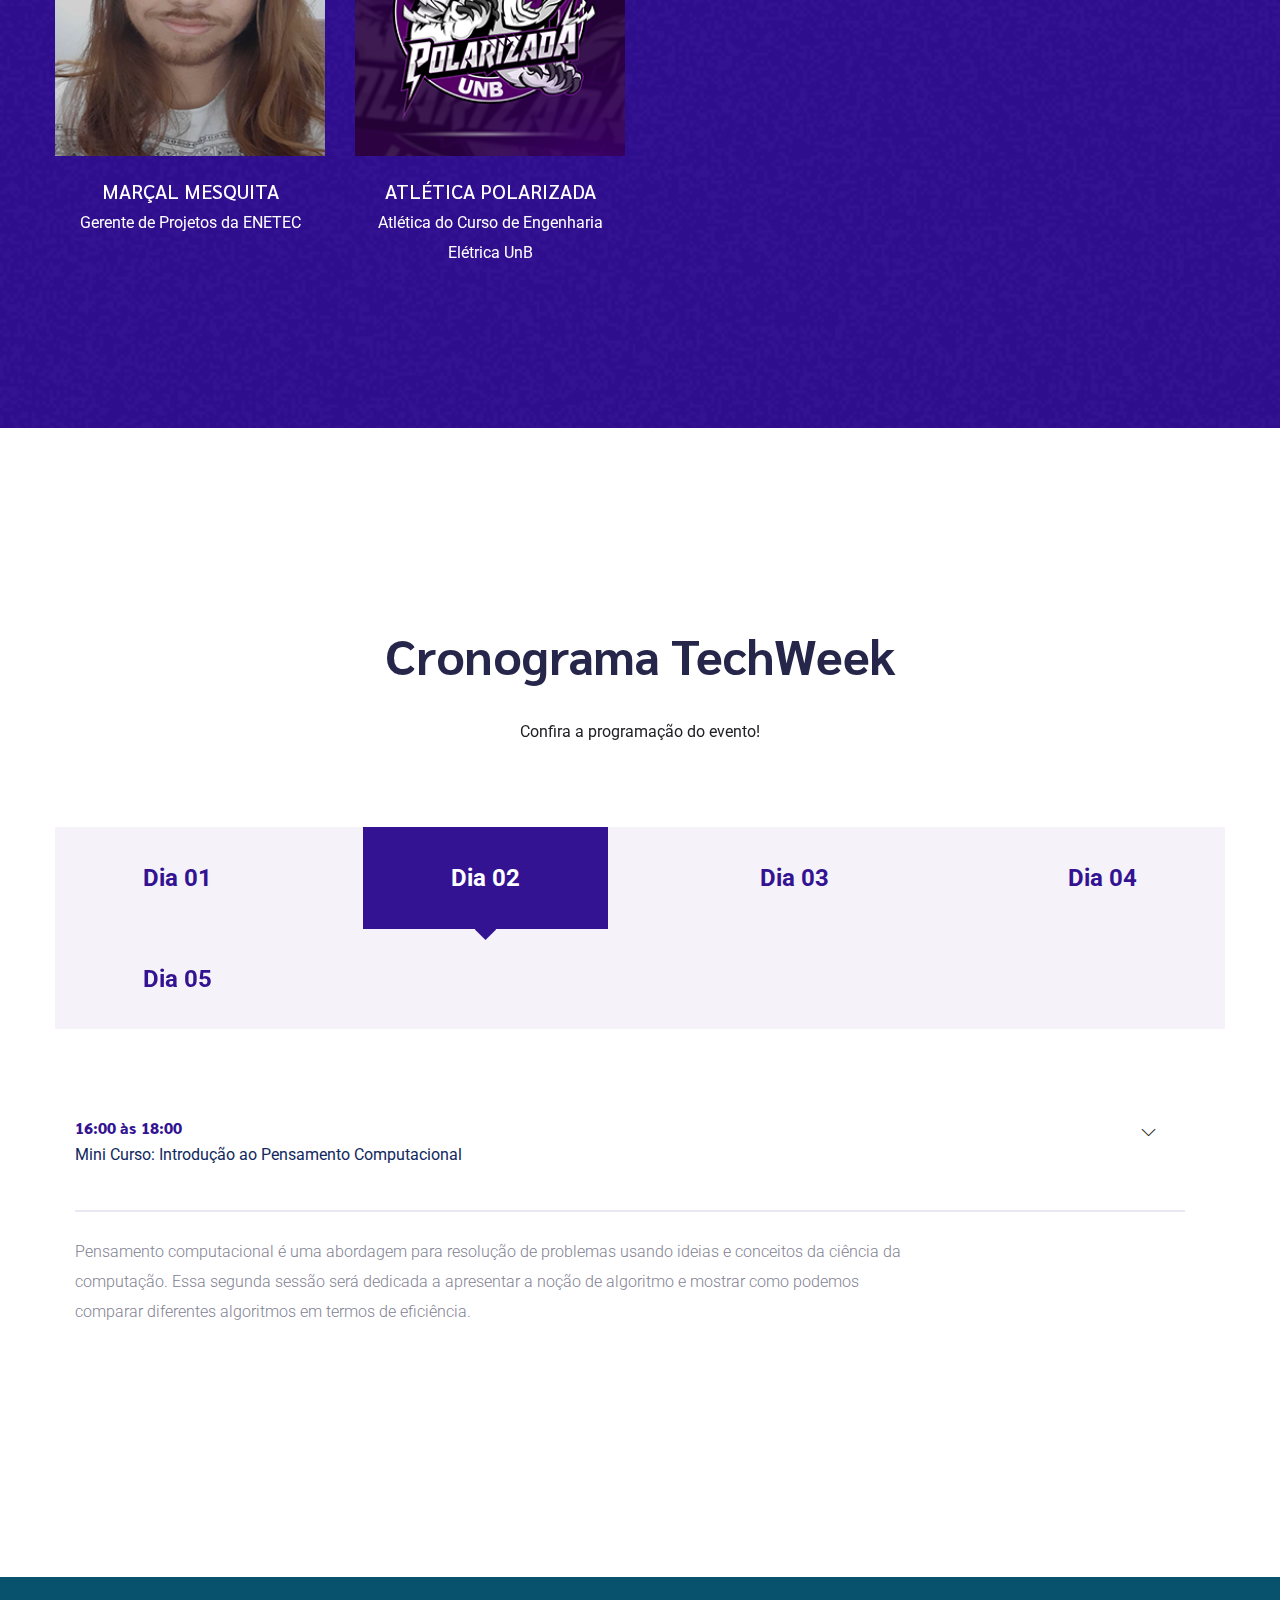
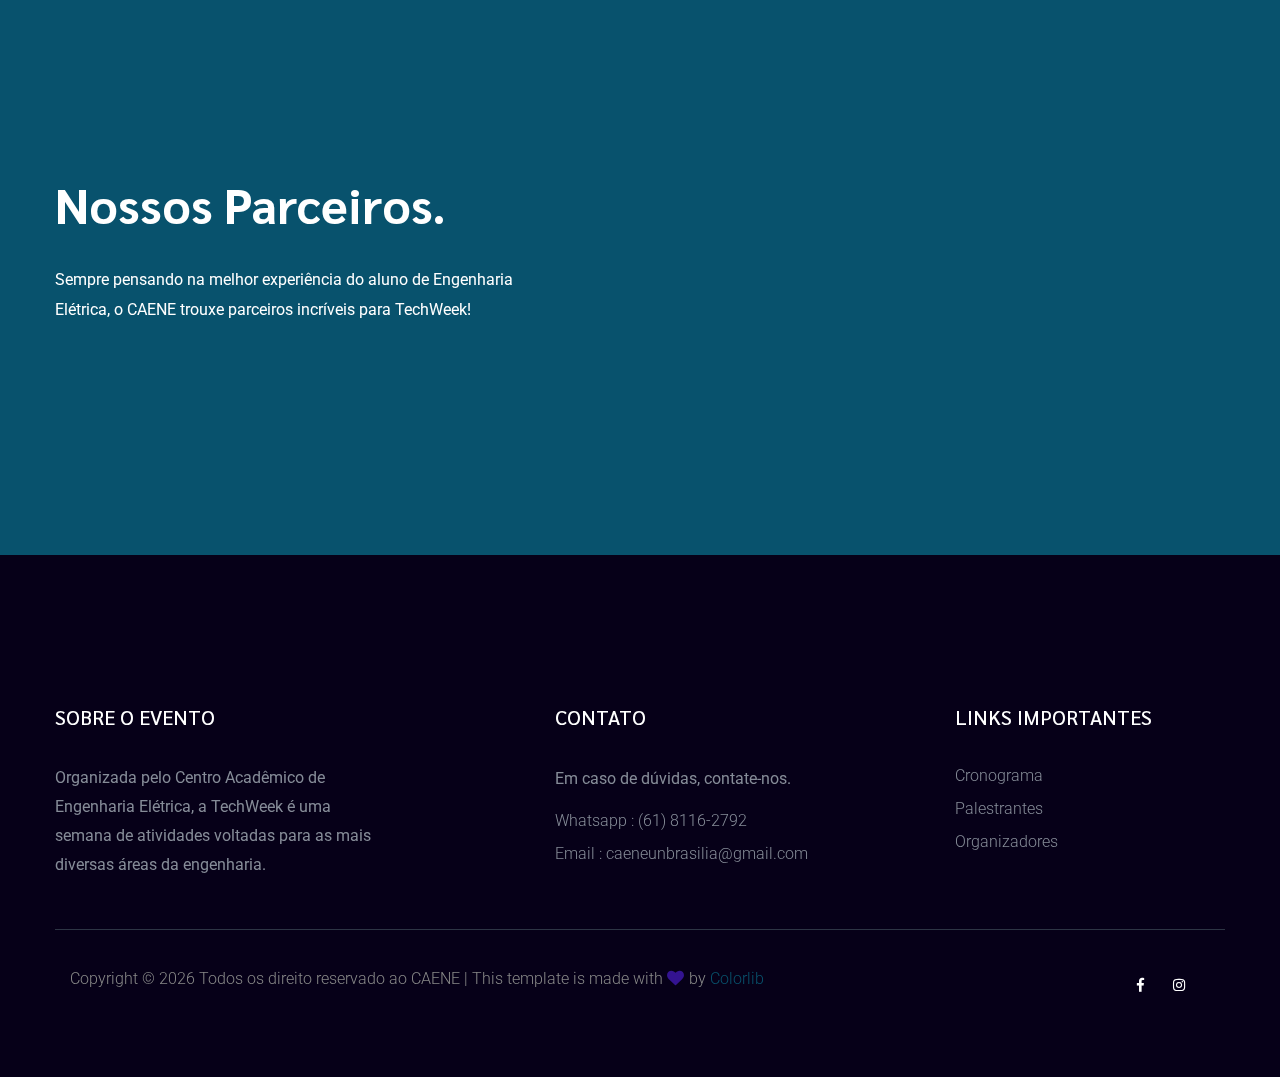
==== commit 4f0a7c37: "Edit some files" ====
--- a/index.html
+++ b/index.html
@@ -135,28 +135,6 @@
             </div>
           </div>
         </div>
-        <!-- Counter Section Begin -->
-        <div class="counter-section d-none d-sm-block">
-          <div class="cd-timer" id="countdown">
-            <div class="cd-item">
-              <span>32</span>
-              <p>Dias</p>
-            </div>
-            <div class="cd-item">
-              <span>15</span>
-              <p>Horas</p>
-            </div>
-            <div class="cd-item">
-              <span>07</span>
-              <p>Min</p>
-            </div>
-            <div class="cd-item">
-              <span>02</span>
-              <p>Seg</p>
-            </div>
-          </div>
-        </div>
-        <!-- Counter Section End -->
       </div>
       <!-- slider Area End-->
 
@@ -221,15 +199,22 @@
                   <!-- Blog Social -->
                   <ul class="team-social">
                     <li>
-                      <a href="#target="_blank" ><i class="fab fa-facebook-f"></i></a>
-                    </li>
-                    <li>
-                      <a href="#"><i class="fab fa-linkedin-in"></i></a>
+                      <a
+                        href="http://lattes.cnpq.br/2307490672260330"
+                        target="_blank"
+                        ><i class="fas fa-id-card"></i
+                      ></a>
                     </li>
                   </ul>
                 </div>
                 <div class="team-caption">
-                  <h3><a href="#">Prof. Dr. José Edil</a></h3>
+                  <h3>
+                    <a
+                      href="http://lattes.cnpq.br/2307490672260330"
+                      target="_blank"
+                      >Prof. Dr. José Edil</a
+                    >
+                  </h3>
                   <p>Chefe do Depto. ENE UnB</p>
                 </div>
               </div>
@@ -241,15 +226,22 @@
                   <!-- Blog Social -->
                   <ul class="team-social">
                     <li>
-                      <a href="#target="_blank" ><i class="fab fa-facebook-f"></i></a>
-                    </li>
-                    <li>
-                      <a href="#"><i class="fab fa-linkedin-in"></i></a>
+                      <a
+                        href="http://lattes.cnpq.br/4465619366143200"
+                        target="_blank"
+                        ><i class="fas fa-id-card"></i
+                      ></a>
                     </li>
                   </ul>
                 </div>
                 <div class="team-caption">
-                  <h3><a href="#">Prof. Dr. Mylene Christine</a></h3>
+                  <h3>
+                    <a
+                      href="http://lattes.cnpq.br/4465619366143200"
+                      target="_blank"
+                      >Prof. Dr. Mylene Christine</a
+                    >
+                  </h3>
                   <p>Professora do Depto. ENE UnB</p>
                 </div>
               </div>
@@ -261,15 +253,22 @@
                   <!-- Blog Social -->
                   <ul class="team-social">
                     <li>
-                      <a href="#target="_blank" ><i class="fab fa-facebook-f"></i></a>
-                    </li>
-                    <li>
-                      <a href="#"><i class="fab fa-linkedin-in"></i></a>
+                      <a
+                        href="http://lattes.cnpq.br/1641340120936086"
+                        target="_blank"
+                        ><i class="fas fa-id-card"></i
+                      ></a>
                     </li>
                   </ul>
                 </div>
                 <div class="team-caption">
-                  <h3><a href="#">Prof. Dr. Marcelo Menezes</a></h3>
+                  <h3>
+                    <a
+                      href="http://lattes.cnpq.br/1641340120936086"
+                      target="_blank"
+                      >Prof. Dr. Marcelo Menezes</a
+                    >
+                  </h3>
                   <p>Prof. do Depto. ENE UnB</p>
                 </div>
               </div>
@@ -281,16 +280,48 @@
                   <!-- Blog Social -->
                   <ul class="team-social">
                     <li>
-                      <a href="#target="_blank" ><i class="fab fa-facebook-f"></i></a>
-                    </li>
-                    <li>
-                      <a href="#"><i class="fab fa-linkedin-in"></i></a>
+                      <a
+                        href="http://lattes.cnpq.br/8365033819367156"
+                        target="_blank"
+                        ><i class="fas fa-id-card"></i
+                      ></a>
                     </li>
                   </ul>
                 </div>
                 <div class="team-caption">
-                  <h3><a href="#">Prof. Dr. Daniel Orquiza</a></h3>
+                  <h3>
+                    <a
+                      href="http://lattes.cnpq.br/8365033819367156"
+                      target="_blank"
+                      >Prof. Dr. Daniel Orquiza</a
+                    >
+                  </h3>
                   <p>Prof. do Depto. ENE UnB</p>
+                </div>
+              </div>
+            </div>
+            <div class="col-lg-3 col-md-4 col-sm-6">
+              <div class="single-team mb-30">
+                <div class="team-img">
+                  <img src="assets/img/convidados/rudi.png" alt="" />
+                  <!-- Blog Social -->
+                  <ul class="team-social">
+                    <li>
+                      <a
+                        href="http://lattes.cnpq.br/5225196180314173"
+                        target="_blank"
+                        ><i class="fas fa-id-card"></i
+                      ></a>
+                    </li>
+                  </ul>
+                </div>
+                <div class="team-caption">
+                  <h3>
+                    <a href="http://lattes.cnpq.br/5225196180314173"
+                      >Prof. Dr. Rudi Henri</a
+                    >
+                  </h3>
+                  <p>Prof. da FGA (UnB Gama)</p>
                 </div>
               </div>
             </div>
@@ -298,26 +329,6 @@
               <div class="single-team mb-30">
                 <div class="team-img">
                   <img src="assets/img/convidados/toscano.png" alt="" />
-                  <!-- Blog Social -->
-                  <ul class="team-social">
-                    <li>
-                      <a href="#target="_blank" ><i class="fab fa-facebook-f"></i></a>
-                    </li>
-                    <li>
-                      <a href="#"><i class="fab fa-linkedin-in"></i></a>
-                    </li>
-                  </ul>
-                </div>
-                <div class="team-caption">
-                  <h3><a href="#">Marcio Toscano</a></h3>
-                  <p>Diretor Comercial da Autotrac</p>
-                </div>
-              </div>
-            </div>
-            <div class="col-lg-3 col-md-4 col-sm-6">
-              <div class="single-team mb-30">
-                <div class="team-img">
-                  <img src="assets/img/convidados/rafael.png" alt="" />
                   <!-- Blog Social -->
                   <ul class="team-social">
                     <li>
@@ -328,7 +339,38 @@
                   </ul>
                 </div>
                 <div class="team-caption">
-                  <h3><a href="#">Rafael Diniz</a></h3>
+                  <h3>
+                    <a href="https://www.linkedin.com/in/marciotoscano/"
+                      >Marcio Toscano</a
+                    >
+                  </h3>
+                  <p>Diretor Comercial da Autotrac</p>
+                </div>
+              </div>
+            </div>
+            <div class="col-lg-3 col-md-4 col-sm-6">
+              <div class="single-team mb-30">
+                <div class="team-img">
+                  <img src="assets/img/convidados/rafael.png" alt="" />
+                  <!-- Blog Social -->
+                  <ul class="team-social">
+                    <li>
+                      <a
+                        href="http://lattes.cnpq.br/4769057078680393"
+                        target="_blank"
+                        ><i class="fas fa-id-card"></i
+                      ></a>
+                    </li>
+                  </ul>
+                </div>
+                <div class="team-caption">
+                  <h3>
+                    <a
+                      href="http://lattes.cnpq.br/4769057078680393"
+                      target="_blank"
+                      >Rafael Diniz</a
+                    >
+                  </h3>
                   <p>Pesquisador em Processamento Digital de Sinais</p>
                 </div>
               </div>
@@ -362,13 +404,17 @@
                   <!-- Blog Social -->
                   <ul class="team-social">
                     <li>
-                      <a href="https://www.facebook.com/atleticapolarizada"
-                      target="_blank" ><i class="fab fa-facebook-f"></i
+                      <a
+                        href="https://www.facebook.com/atleticapolarizada"
+                        target="_blank"
+                        ><i class="fab fa-facebook-f"></i
                       ></a>
                     </li>
                     <li>
-                      <a href="https://www.instagram.com/atleticapolarizadaunb/"
-                        target="_blank"><i class="fab fa-instagram"></i
+                      <a
+                        href="https://www.instagram.com/atleticapolarizadaunb/"
+                        target="_blank"
+                        ><i class="fab fa-instagram"></i
                       ></a>
                     </li>
                   </ul>
@@ -402,7 +448,7 @@
                 <nav>
                   <div class="nav nav-tabs" id="nav-tab" role="tablist">
                     <a
-                      class="nav-item nav-link active"
+                      class="nav-item nav-link"
                       id="nav-day1-tab"
                       data-toggle="tab"
                       href="#nav-day1"
@@ -412,7 +458,7 @@
                       >Dia 01
                     </a>
                     <a
-                      class="nav-item nav-link"
+                      class="nav-item nav-link active"
                       id="nav-day2-tab"
                       data-toggle="tab"
                       href="#nav-day2"
@@ -468,7 +514,7 @@
           <div class="tab-content" id="nav-tabContent">
             <!-- day one -->
             <div
-              class="tab-pane fade show active"
+              class="tab-pane fade"
               id="nav-day1"
               role="tabpanel"
               aria-labelledby="nav-day1-tab"
@@ -558,7 +604,7 @@
 
             <!-- day two -->
             <div
-              class="tab-pane fade"
+              class="tab-pane fade show active"
               id="nav-day2"
               role="tabpanel"
               aria-labelledby="nav-day2-tab"
@@ -713,7 +759,7 @@
                               aria-expanded="false"
                               aria-controls="collapseThree03"
                             >
-                              <span>8:30 AM - 9:30 AM</span>
+                              <span>16:00 às 18:00</span>
                               <p>
                                 Mini Curso: Introdução ao Pensamento
                                 Computacional
@@ -822,7 +868,10 @@
                               aria-controls="collapseThree30"
                             >
                               <span>16:00 às 17:00</span>
-                              <p>Roda de Conversa - Carros Elétricos</p>
+                              <p>
+                                Roda de Conversa: Veículos híbridos, elétricos e
+                                desafios na construção de um veículo elétrico
+                              </p>
                             </a>
                           </h2>
                         </div>
@@ -1055,11 +1104,15 @@
                   </div>
                   <div class="col-xl-2 col-lg-4">
                     <div class="footer-social f-right">
-                      <a href="https://www.facebook.com/unb.caene/"
-                      target="_blank" ><i class="fab fa-facebook-f"></i
+                      <a
+                        href="https://www.facebook.com/unb.caene/"
+                        target="_blank"
+                        ><i class="fab fa-facebook-f"></i
                       ></a>
-                      <a href="https://www.instagram.com/caeneunb/"
-                        target="_blank"><i class="fab fa-instagram"></i
+                      <a
+                        href="https://www.instagram.com/caeneunb/"
+                        target="_blank"
+                        ><i class="fab fa-instagram"></i
                       ></a>
                       <a href="#"><i class=""></i></a>
                     </div>
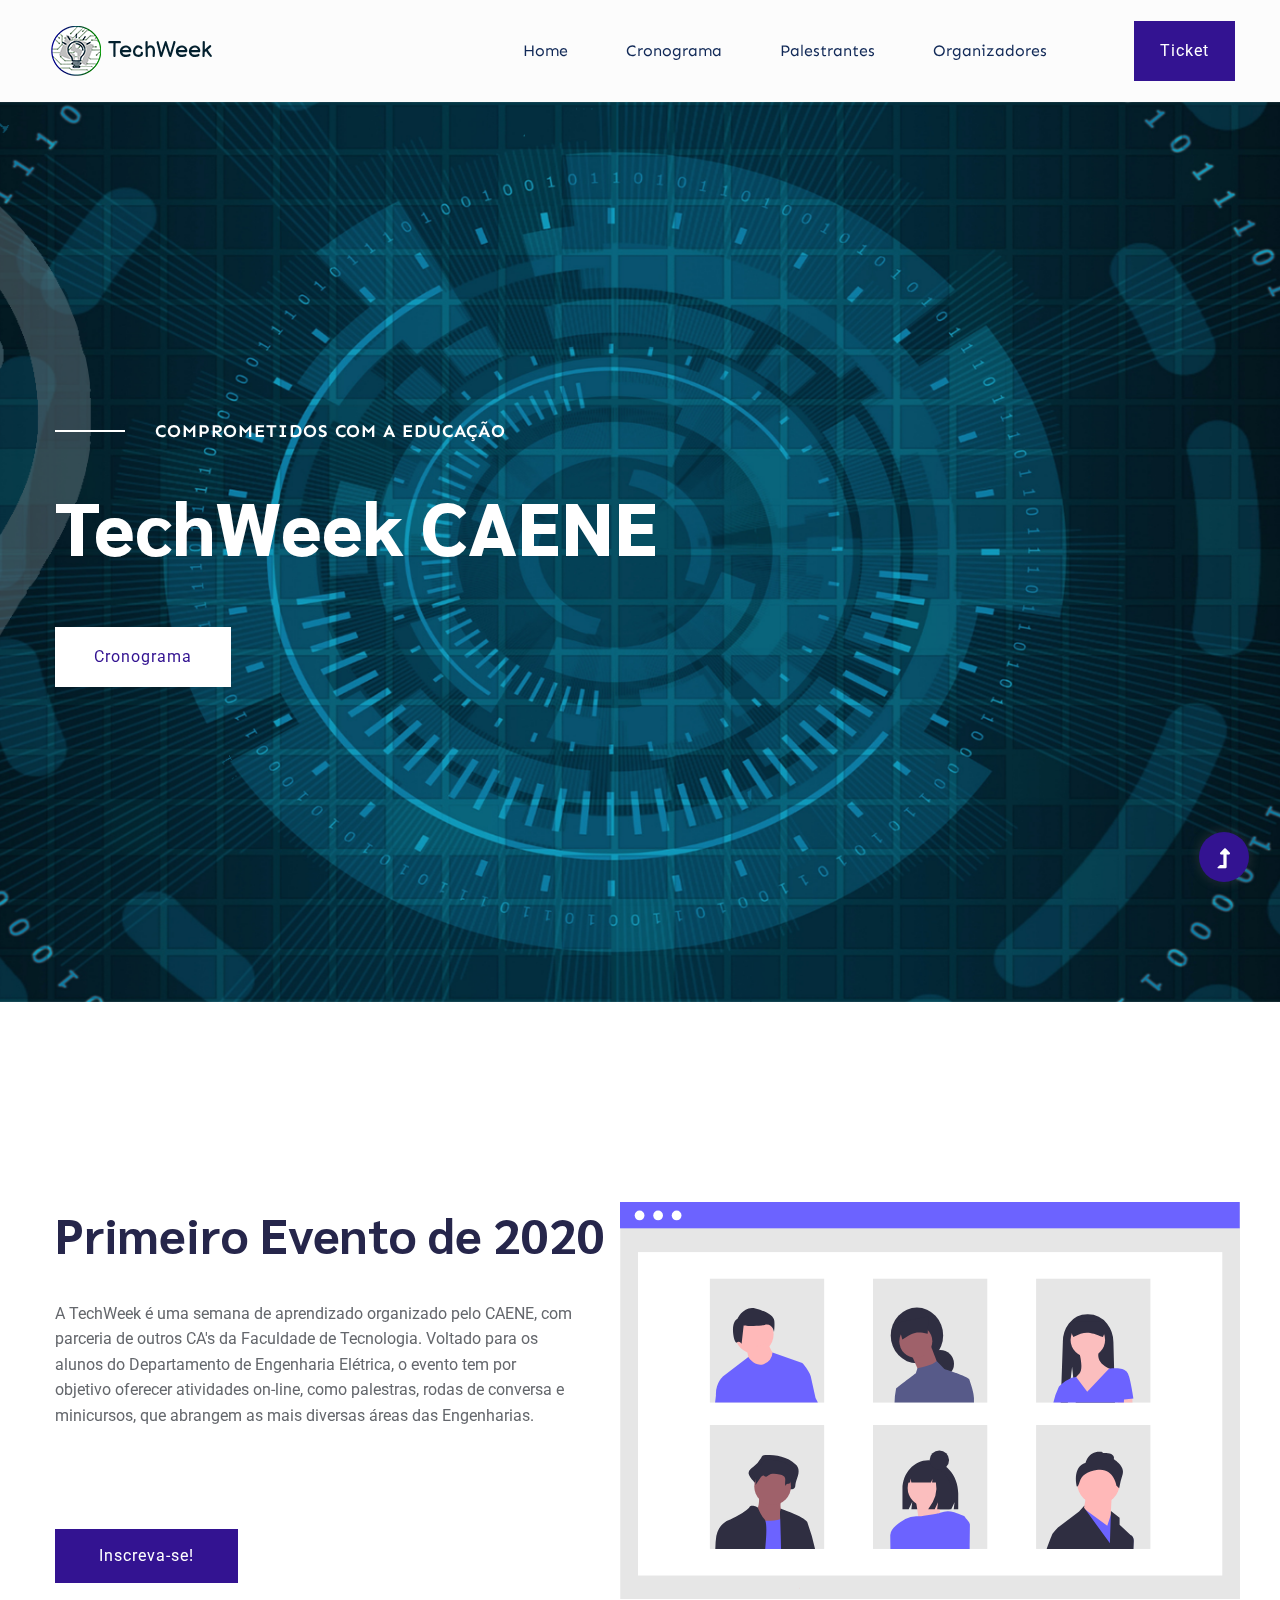
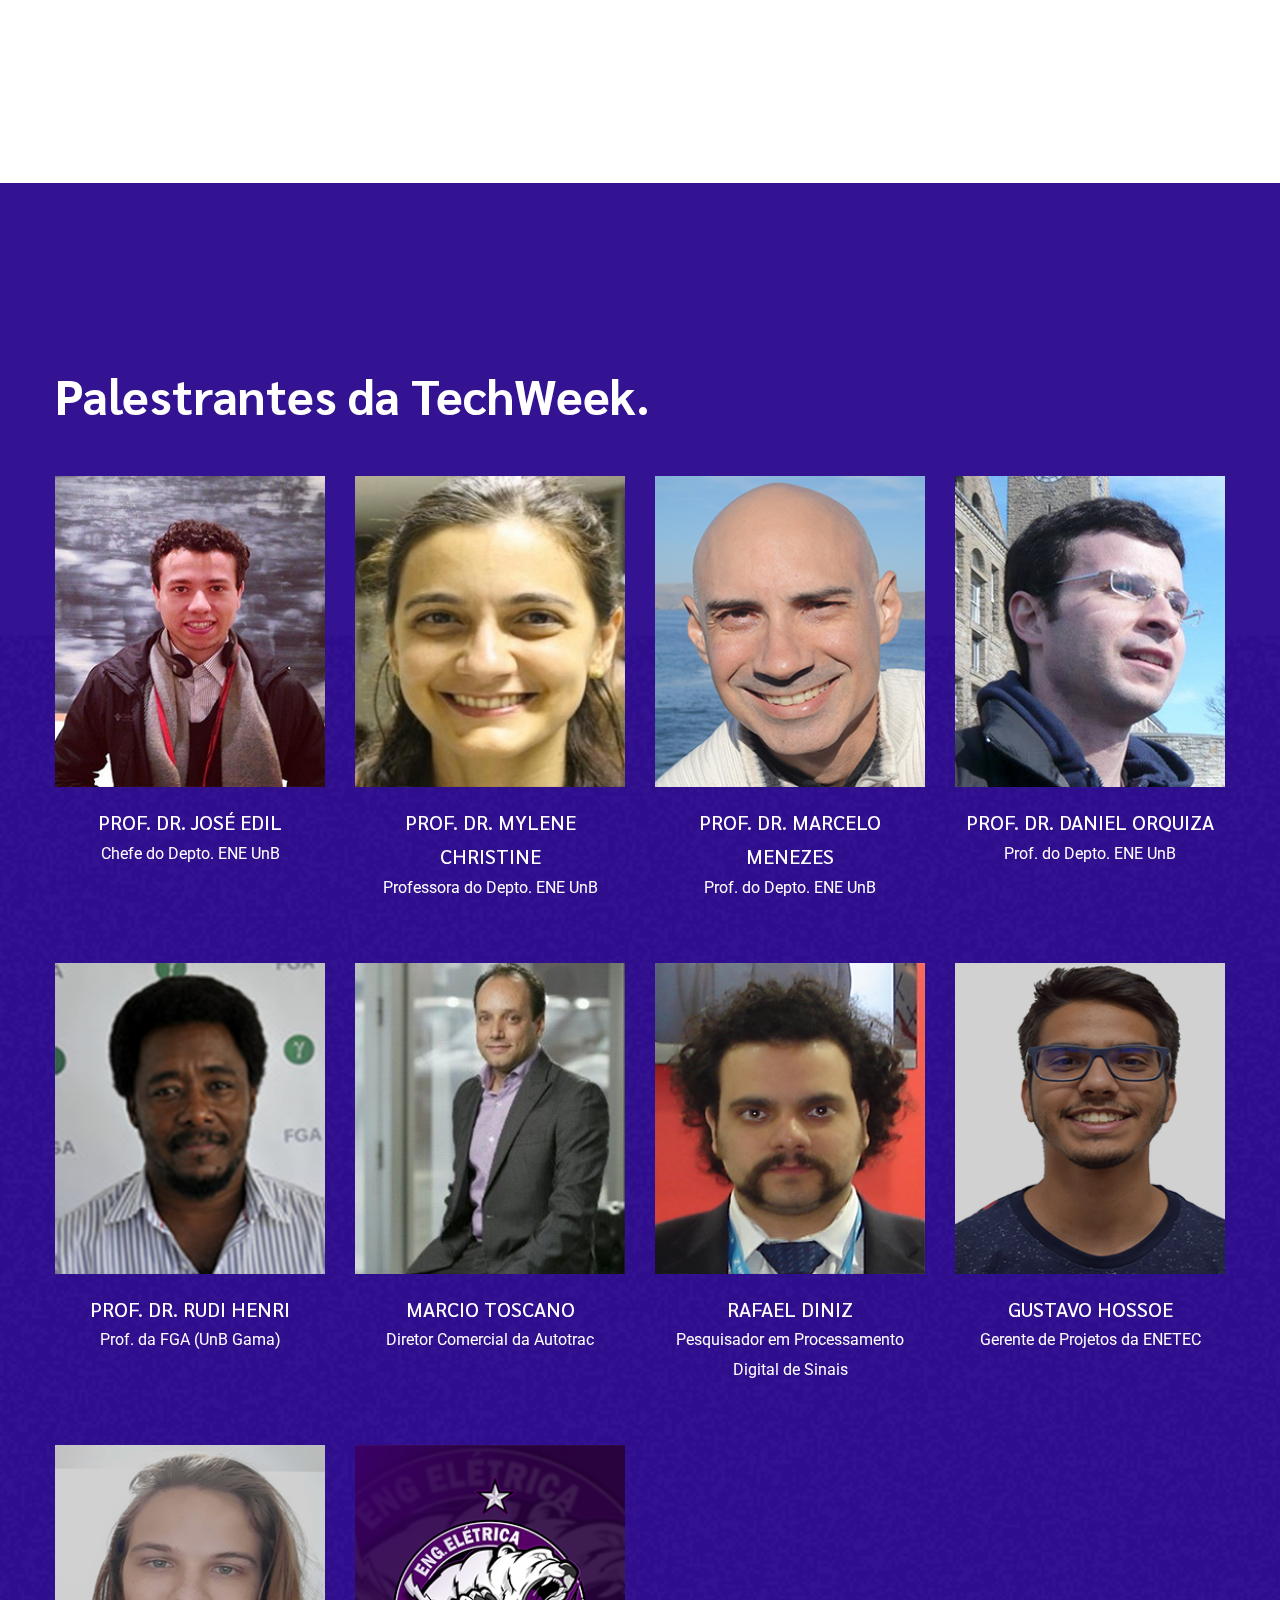
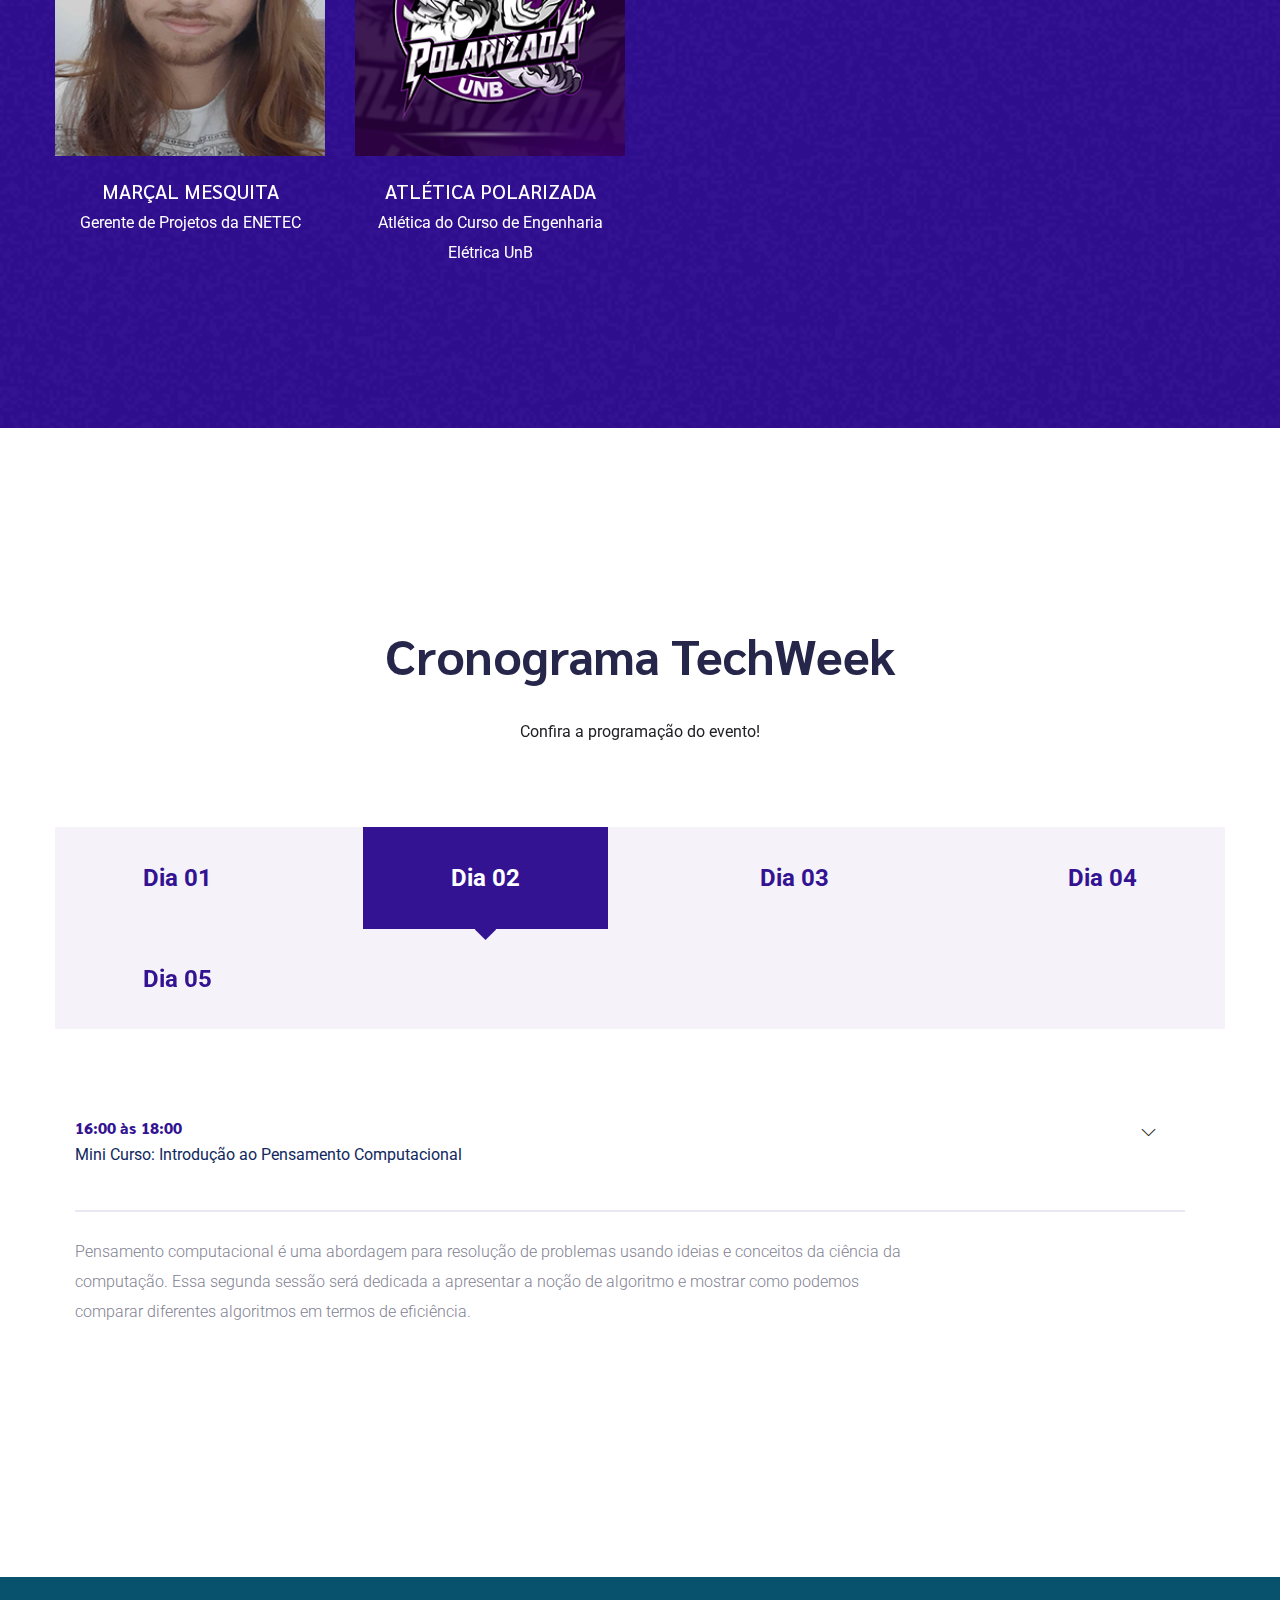
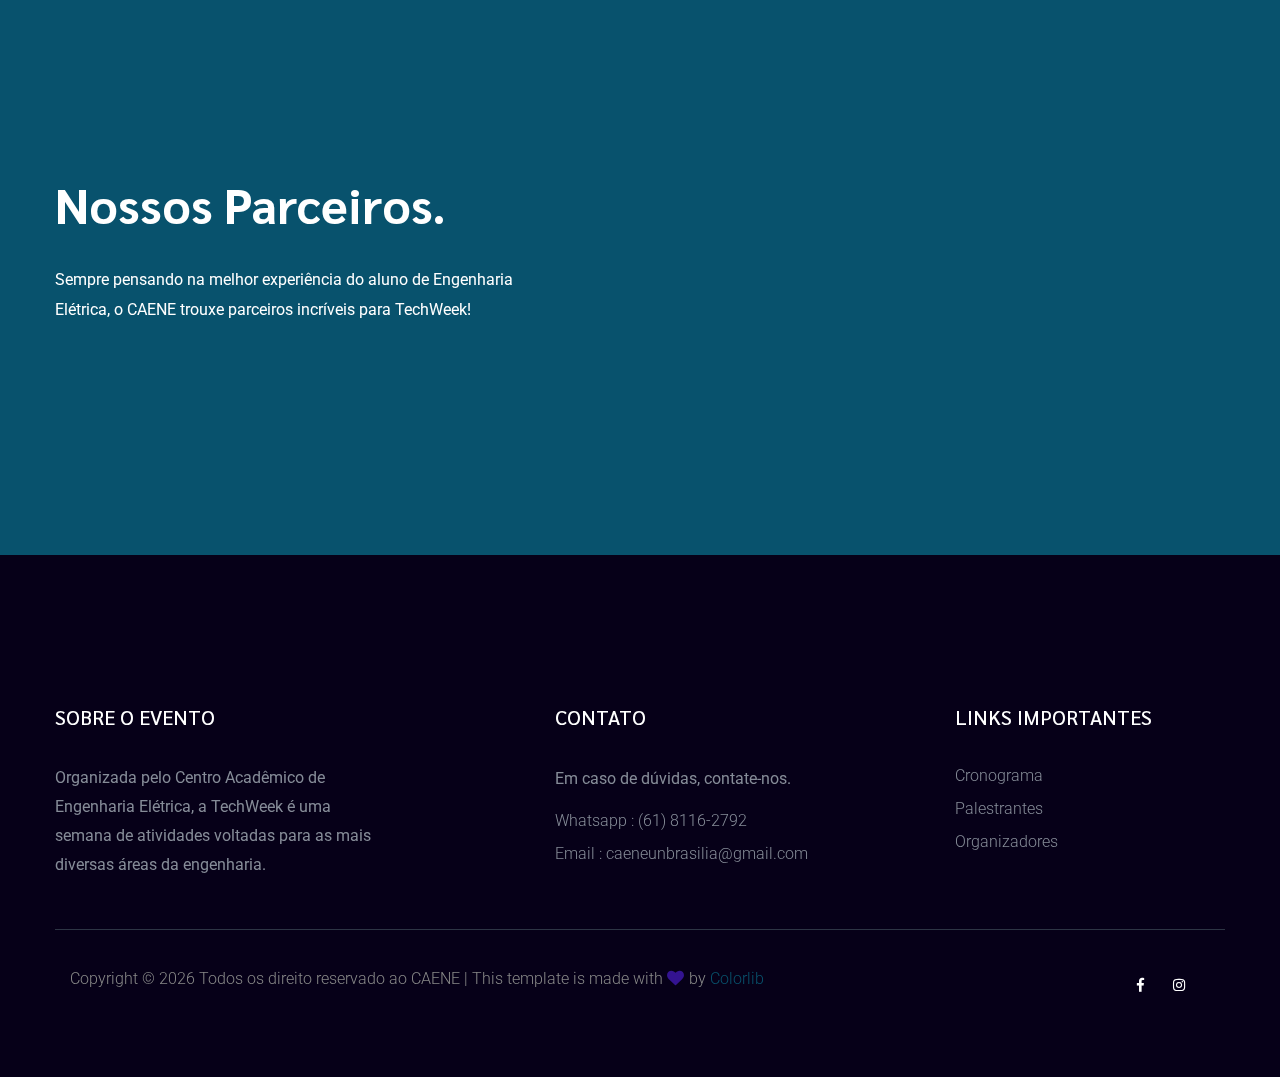
==== commit eb21a0a2: "Edit the schedule" ====
--- a/index.html
+++ b/index.html
@@ -851,7 +851,14 @@
                           aria-labelledby="headingOne"
                           data-parent="#accordionExample"
                         >
-                          <div class="card-body">Sem descrição.</div>
+                          <div class="card-body">
+                            O principal órgão regulador de energia elétrica no
+                            país apresentará sua estrutura interna e os métodos
+                            de seleção para a comunidade acadêmica que tiver
+                            interesse em seguir carreira como engenheiro da
+                            ANEEL no futuro. O evento foi organizado pela
+                            Superintendente Adjunta de Recursos Humanos.
+                          </div>
                         </div>
                       </div>
 
@@ -881,7 +888,18 @@
                           aria-labelledby="headingThree"
                           data-parent="#accordionExample"
                         >
-                          <div class="card-body">Sem Descrição</div>
+                          <div class="card-body">
+                            Com a evolução da tecnologia, os carros elétricos
+                            estão ganhando espaço no mercado automotivo pelo seu
+                            viés ecologicamente correto, devido a mitigação do
+                            uso de combustíveis fósseis. Nessa roda de conversa
+                            a FGR, equipe de fórmula SAE elétrico, junto ao
+                            professo Rudi Henri Van Els que promove projetos de
+                            conversão de carros à combustão em elétricos, irão
+                            discutir os desafios de se produzir um carro
+                            elétrico no Brasil e a tendência desses segmento no
+                            mercado automotivo.
+                          </div>
                         </div>
                       </div>
                     </div>
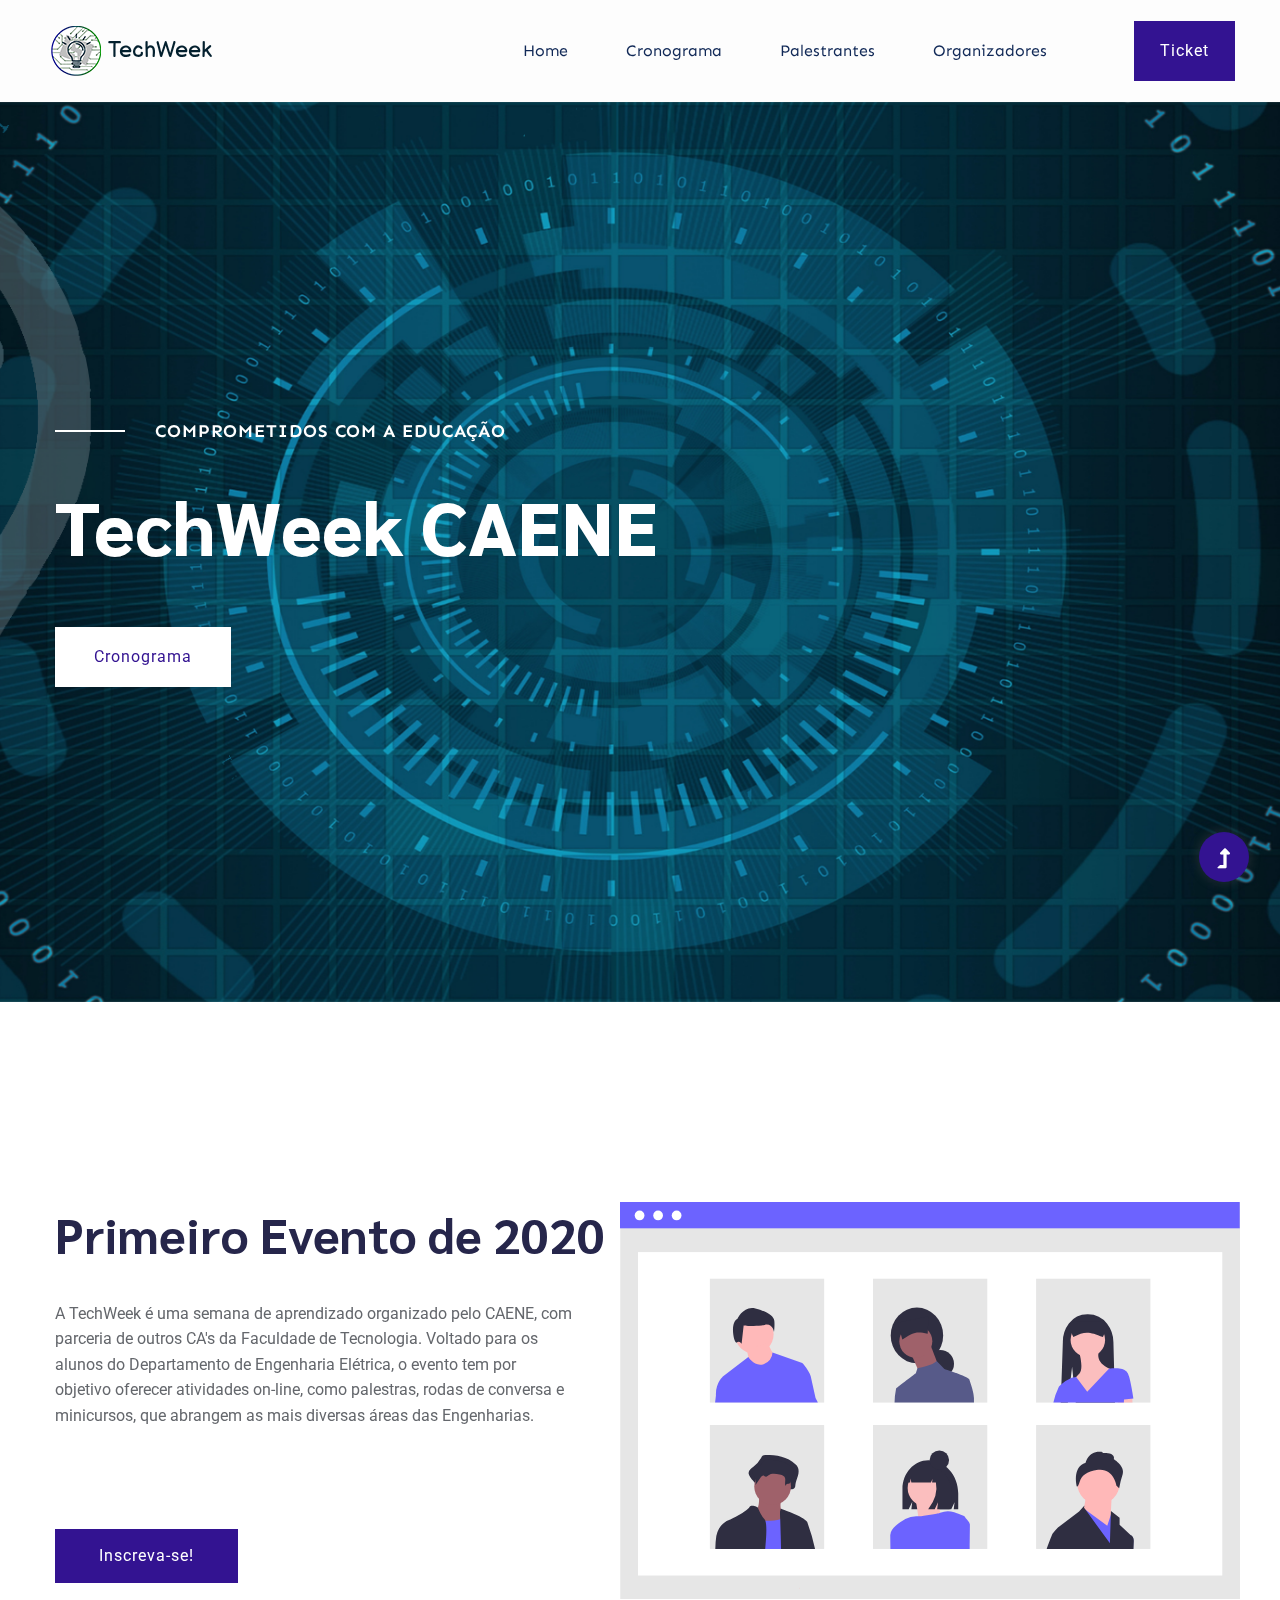
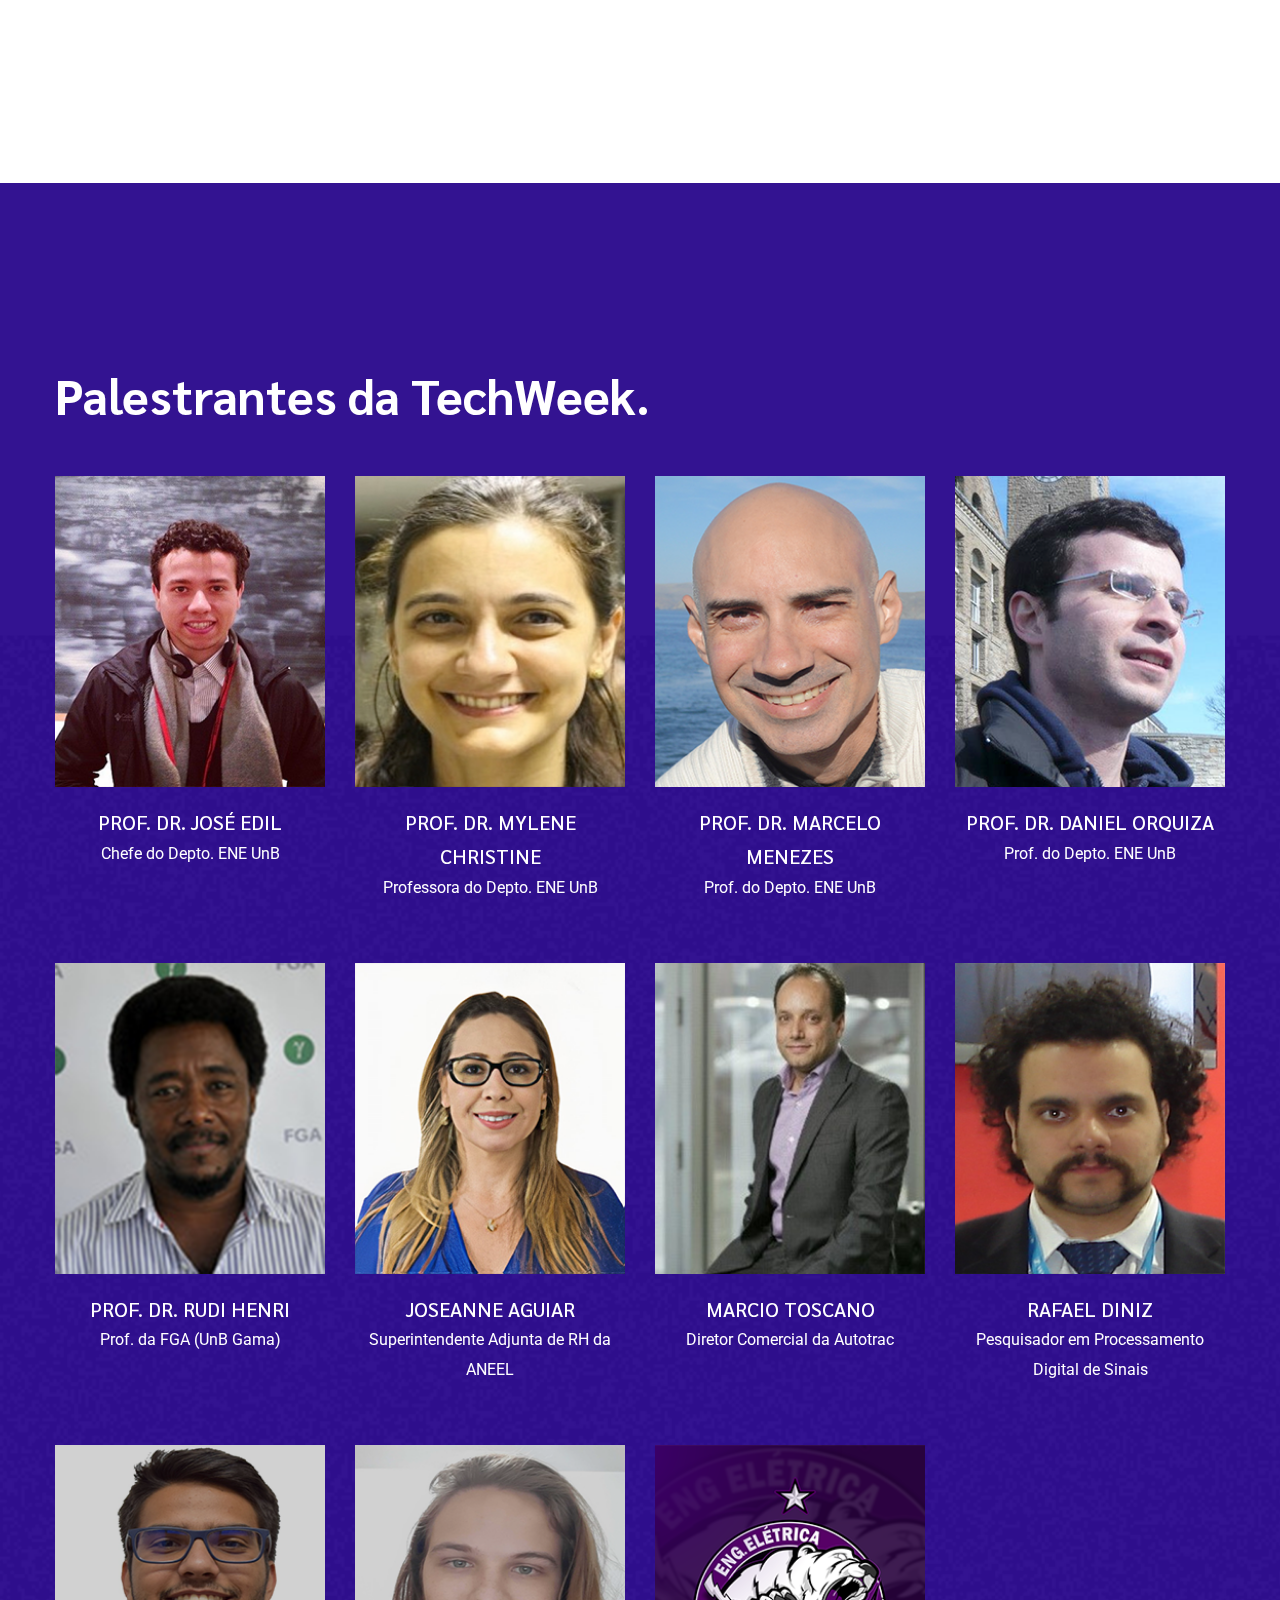
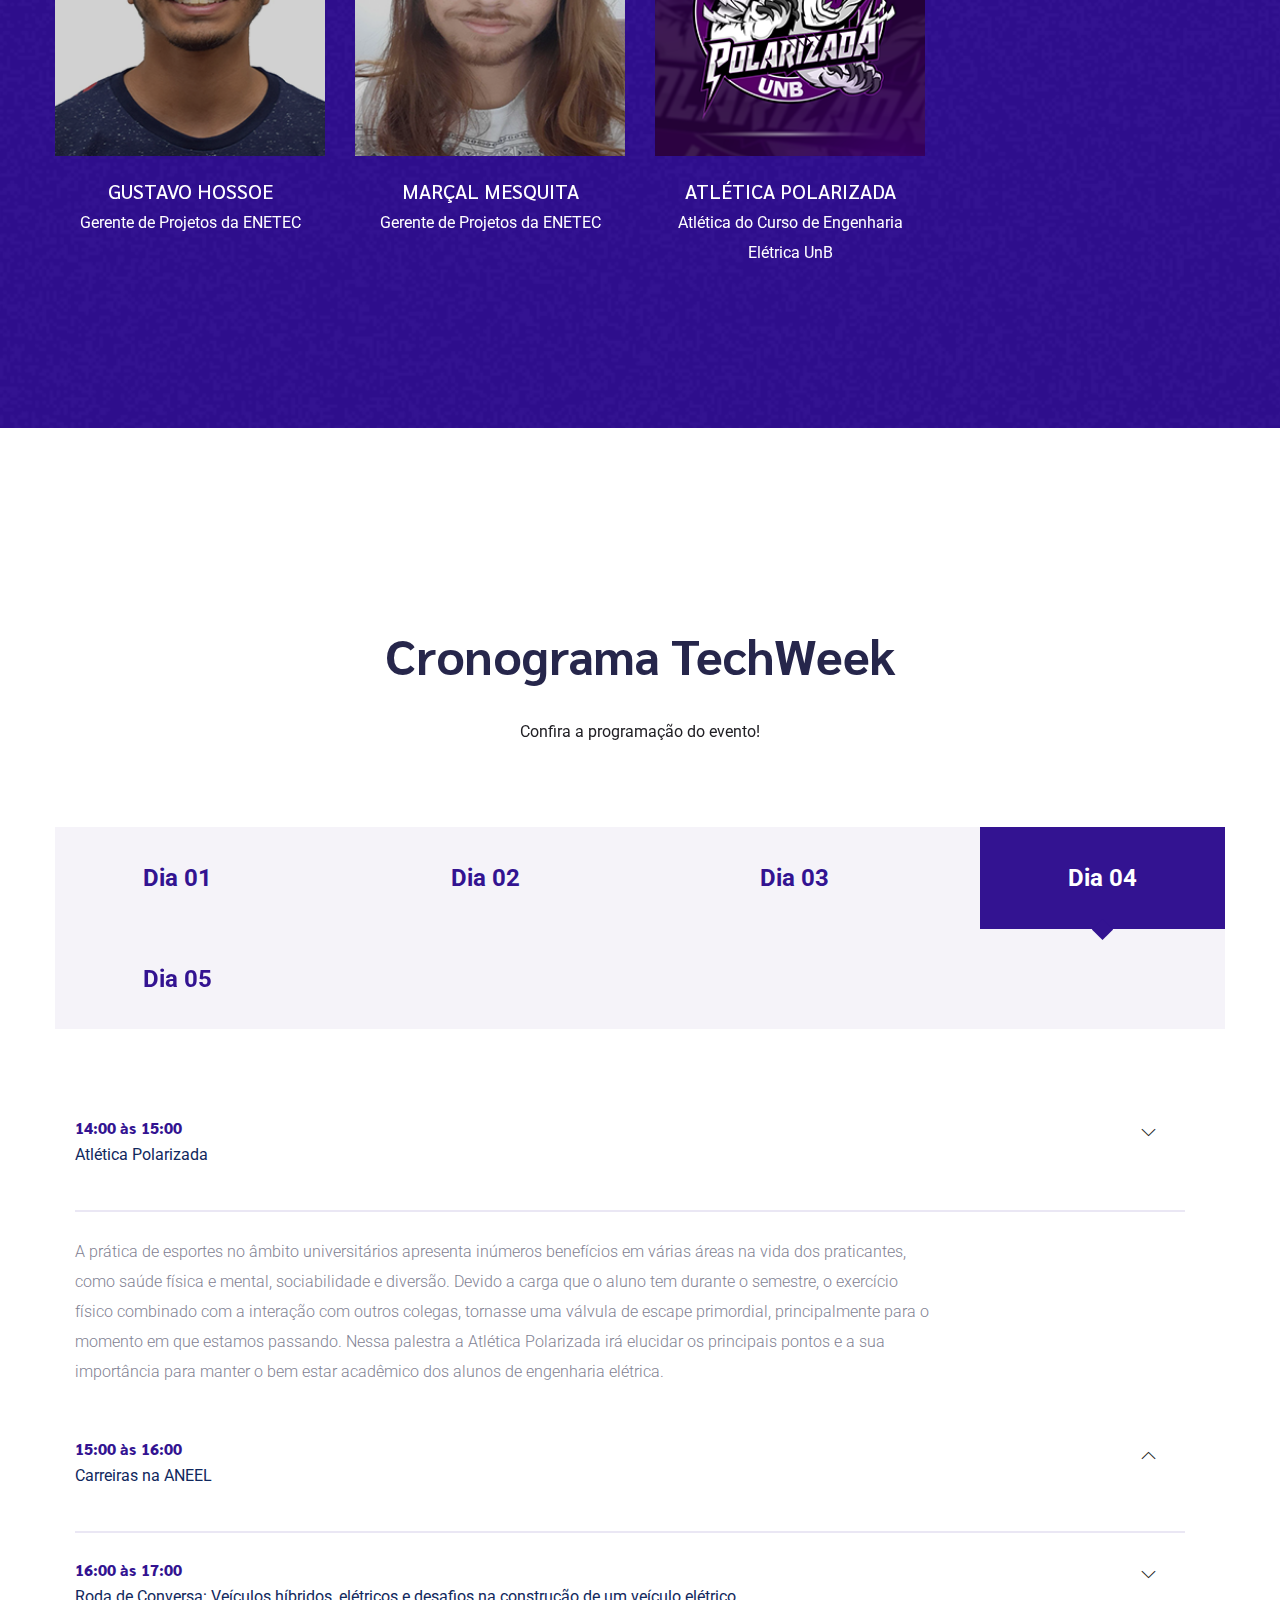
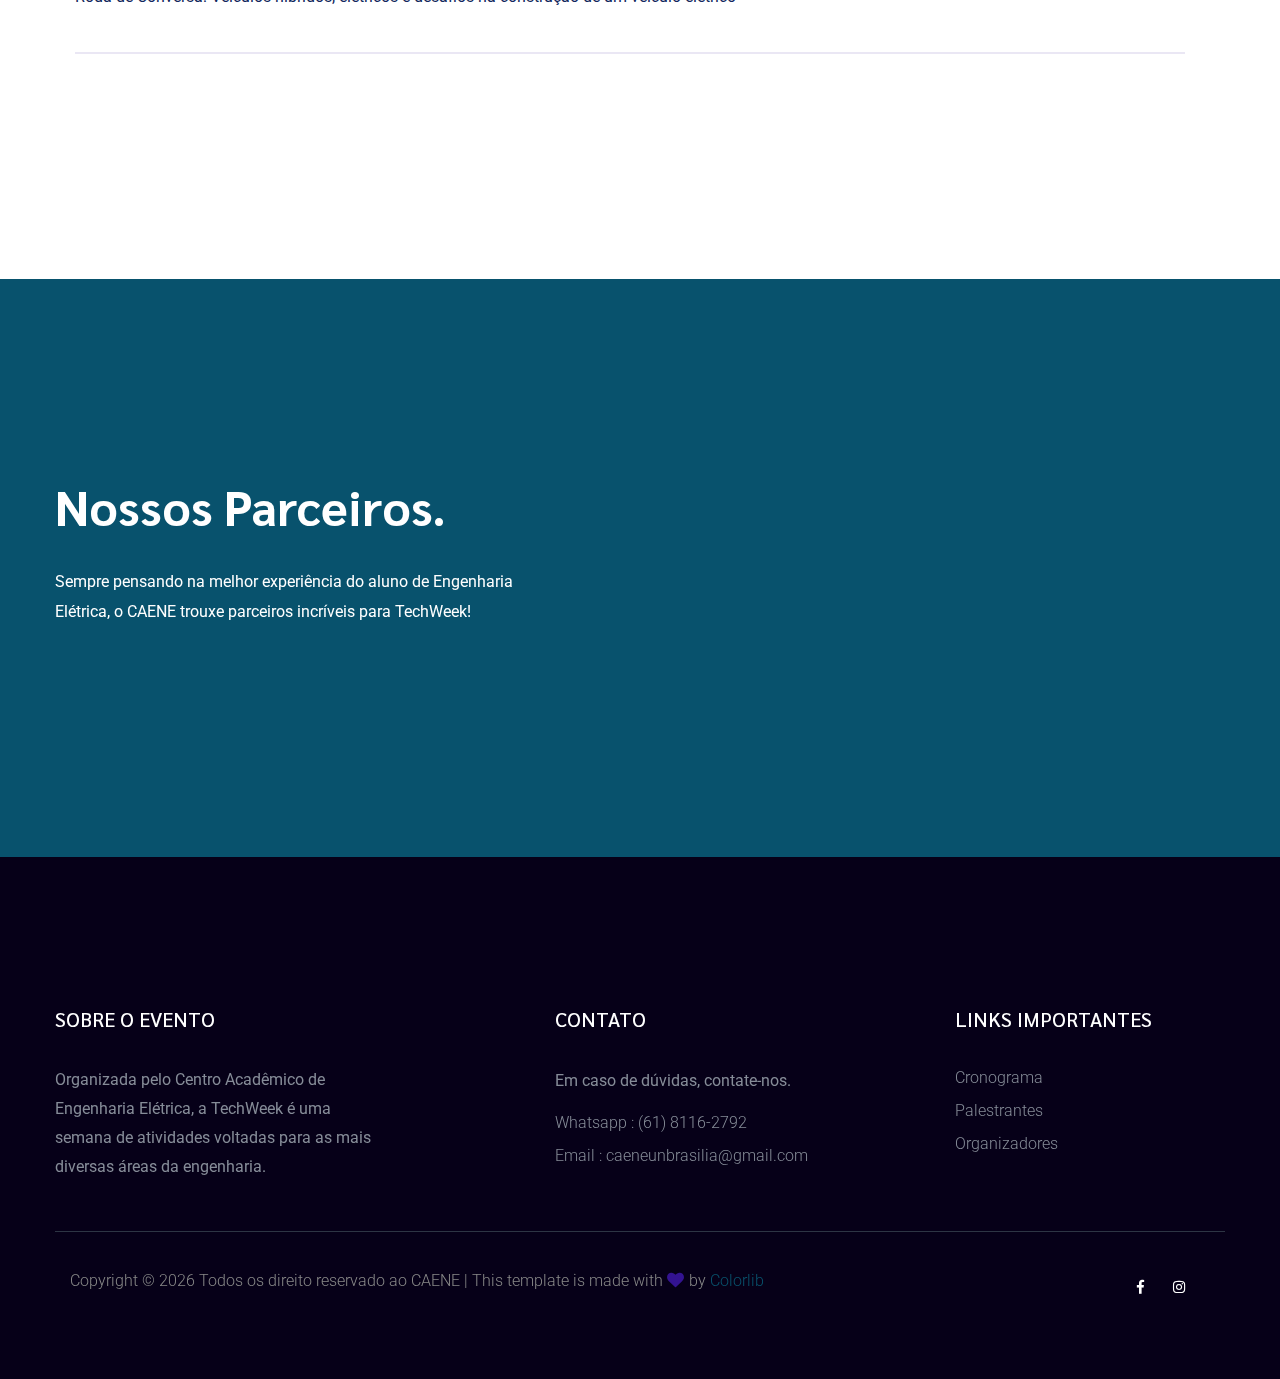
==== commit a765e250: "Edit schedule on index, add speaker" ====
--- a/index.html
+++ b/index.html
@@ -317,11 +317,28 @@
                 </div>
                 <div class="team-caption">
                   <h3>
-                    <a href="http://lattes.cnpq.br/5225196180314173"
+                    <a
+                      href="http://lattes.cnpq.br/5225196180314173"
+                      target="_blank"
                       >Prof. Dr. Rudi Henri</a
                     >
                   </h3>
                   <p>Prof. da FGA (UnB Gama)</p>
+                </div>
+              </div>
+            </div>
+            <div class="col-lg-3 col-md-4 col-sm-6">
+              <div class="single-team mb-30">
+                <div class="team-img">
+                  <img src="assets/img/convidados/joseanne.png" alt="" />
+                </div>
+                <div class="team-caption">
+                  <h3>
+                    <a href="https://aneel.gov.br" target="_blank"
+                      >Joseanne Aguiar</a
+                    >
+                  </h3>
+                  <p>Superintendente Adjunta de RH da ANEEL</p>
                 </div>
               </div>
             </div>
@@ -458,7 +475,7 @@
                       >Dia 01
                     </a>
                     <a
-                      class="nav-item nav-link active"
+                      class="nav-item nav-link"
                       id="nav-day2-tab"
                       data-toggle="tab"
                       href="#nav-day2"
@@ -480,7 +497,7 @@
                       Dia 03
                     </a>
                     <a
-                      class="nav-item nav-link"
+                      class="nav-item nav-link active"
                       id="nav-day4-tab"
                       data-toggle="tab"
                       href="#nav-day4"
@@ -604,7 +621,7 @@
 
             <!-- day two -->
             <div
-              class="tab-pane fade show active"
+              class="tab-pane fade"
               id="nav-day2"
               role="tabpanel"
               aria-labelledby="nav-day2-tab"
@@ -790,7 +807,7 @@
 
             <!-- day four -->
             <div
-              class="tab-pane fade"
+              class="tab-pane fade show active"
               id="nav-day4"
               role="tabpanel"
               aria-labelledby="nav-day4-tab"
@@ -823,7 +840,17 @@
                           data-parent="#accordionExample"
                         >
                           <div class="card-body">
-                            A atlética do curso de engenharia elétrica é...
+                            A prática de esportes no âmbito universitários
+                            apresenta inúmeros benefícios em várias áreas na
+                            vida dos praticantes, como saúde física e mental,
+                            sociabilidade e diversão. Devido a carga que o aluno
+                            tem durante o semestre, o exercício físico combinado
+                            com a interação com outros colegas, tornasse uma
+                            válvula de escape primordial, principalmente para o
+                            momento em que estamos passando. Nessa palestra a
+                            Atlética Polarizada irá elucidar os principais
+                            pontos e a sua importância para manter o bem estar
+                            acadêmico dos alunos de engenharia elétrica.
                           </div>
                         </div>
                       </div>
@@ -852,12 +879,12 @@
                           data-parent="#accordionExample"
                         >
                           <div class="card-body">
-                            O principal órgão regulador de energia elétrica no
-                            país apresentará sua estrutura interna e os métodos
-                            de seleção para a comunidade acadêmica que tiver
-                            interesse em seguir carreira como engenheiro da
-                            ANEEL no futuro. O evento foi organizado pela
-                            Superintendente Adjunta de Recursos Humanos.
+                            Apresentação do fundamento legal, ingresso e
+                            desenvolvimento nas carreiras de técnico, analista e
+                            especialista em regulação e principais atribuições
+                            de cada carreira. A palestra será apresentada por
+                            Joseanne Aguiar, Superintendente Adjunta de Recursos
+                            Humanos da ANEEL.
                           </div>
                         </div>
                       </div>
@@ -897,7 +924,7 @@
                             professo Rudi Henri Van Els que promove projetos de
                             conversão de carros à combustão em elétricos, irão
                             discutir os desafios de se produzir um carro
-                            elétrico no Brasil e a tendência desses segmento no
+                            elétrico no Brasil e a tendência desse segmento no
                             mercado automotivo.
                           </div>
                         </div>
